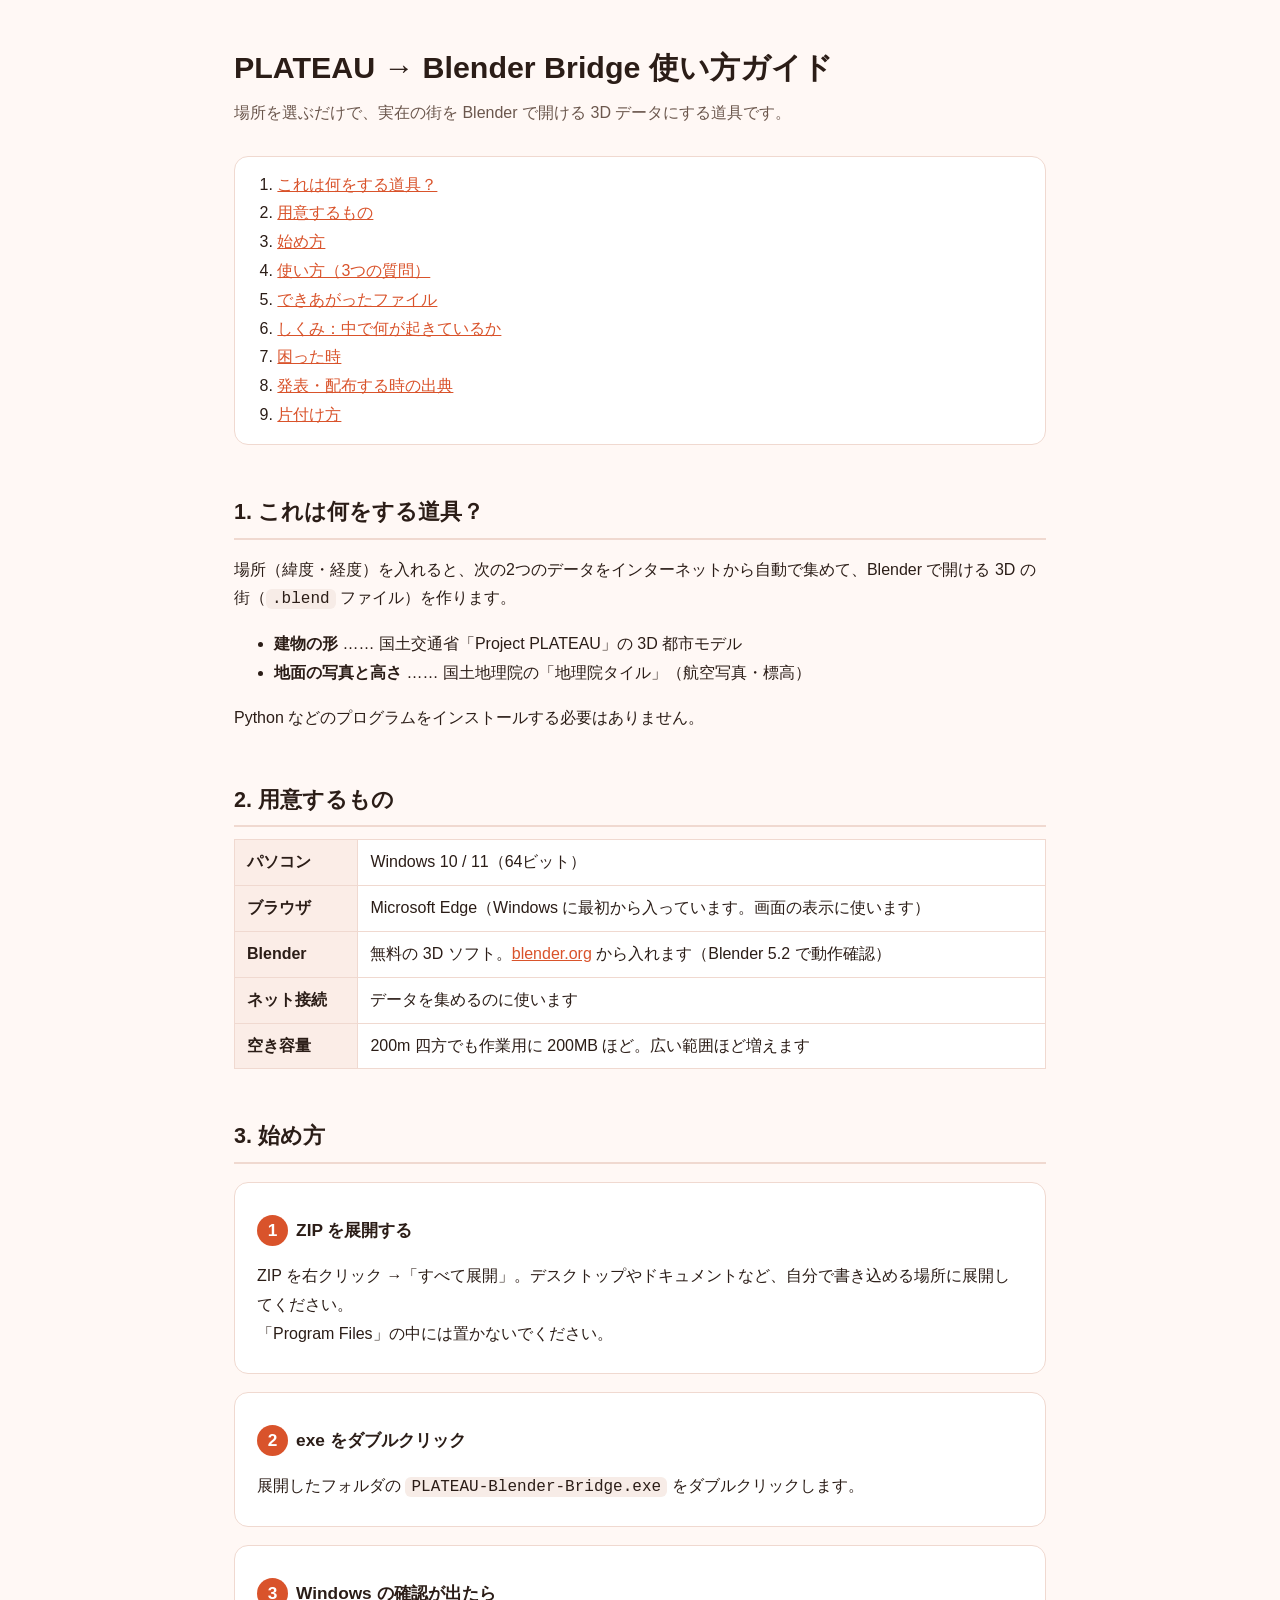
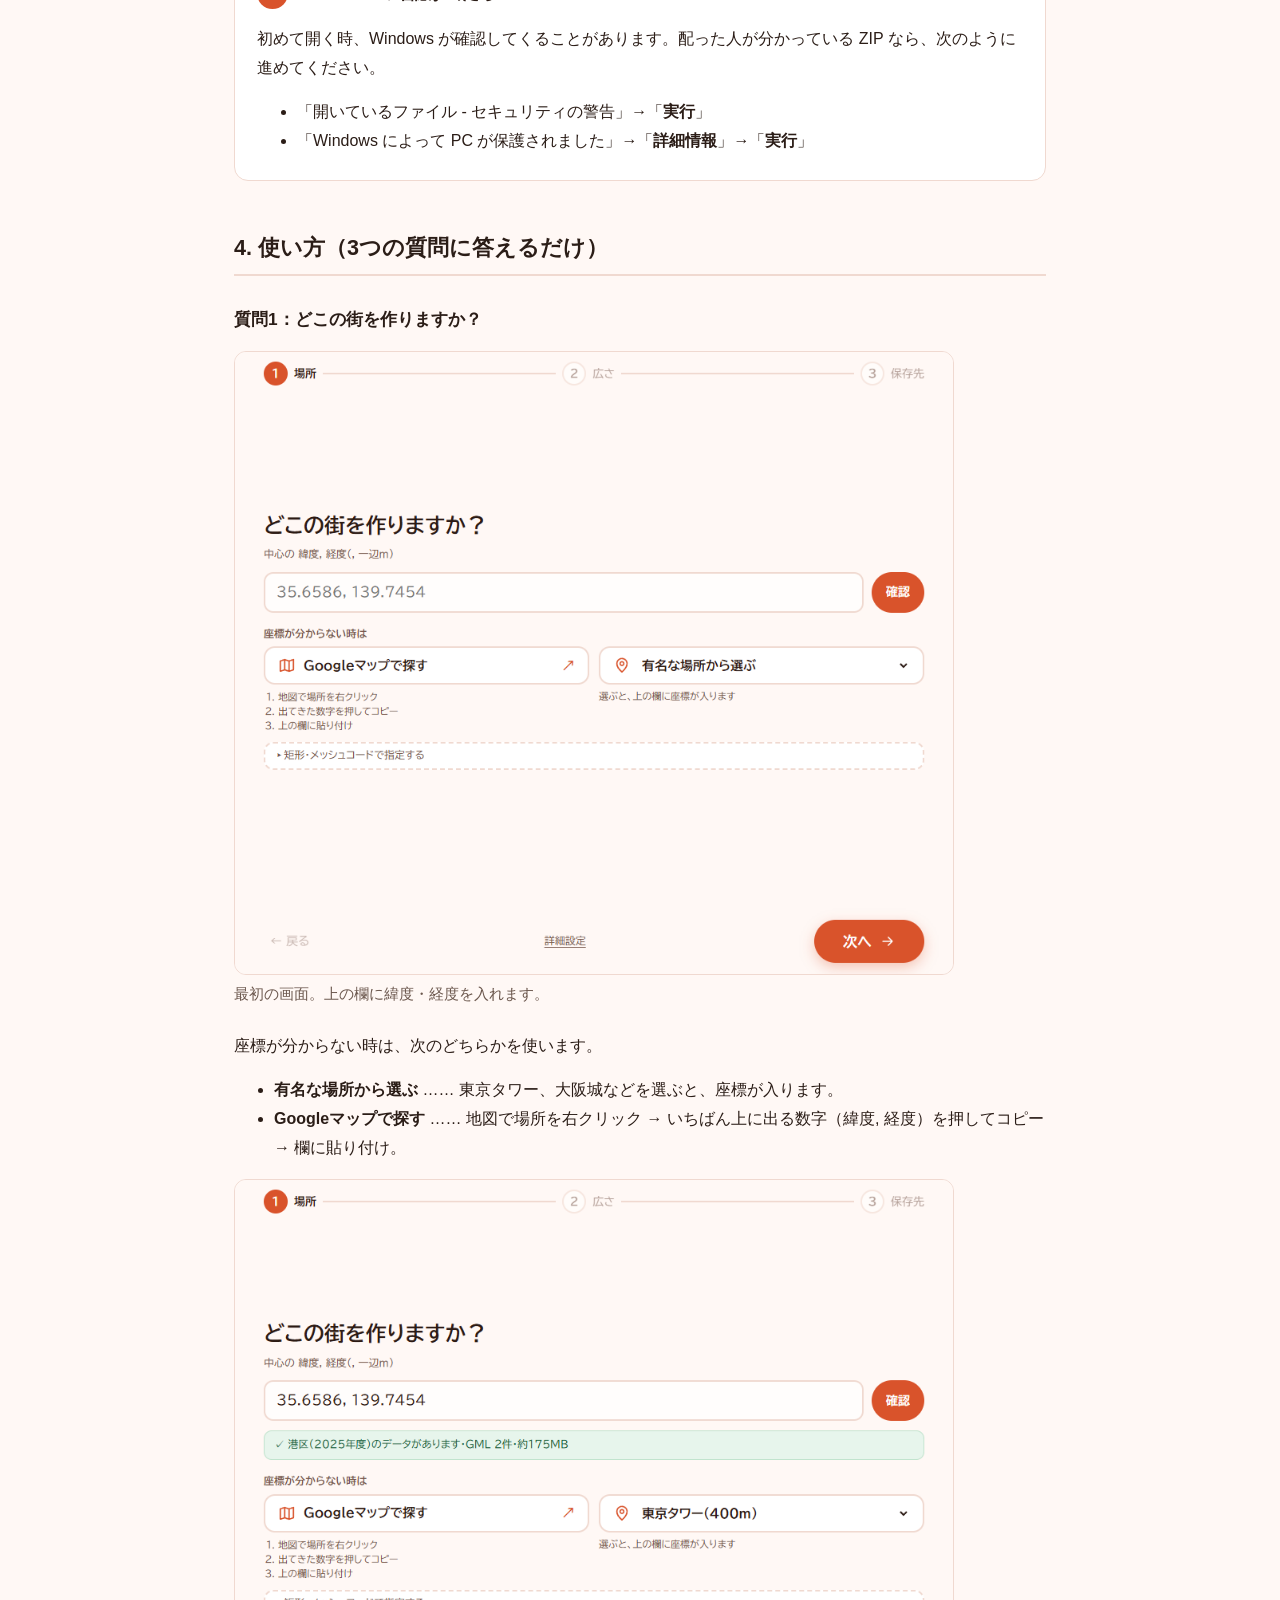
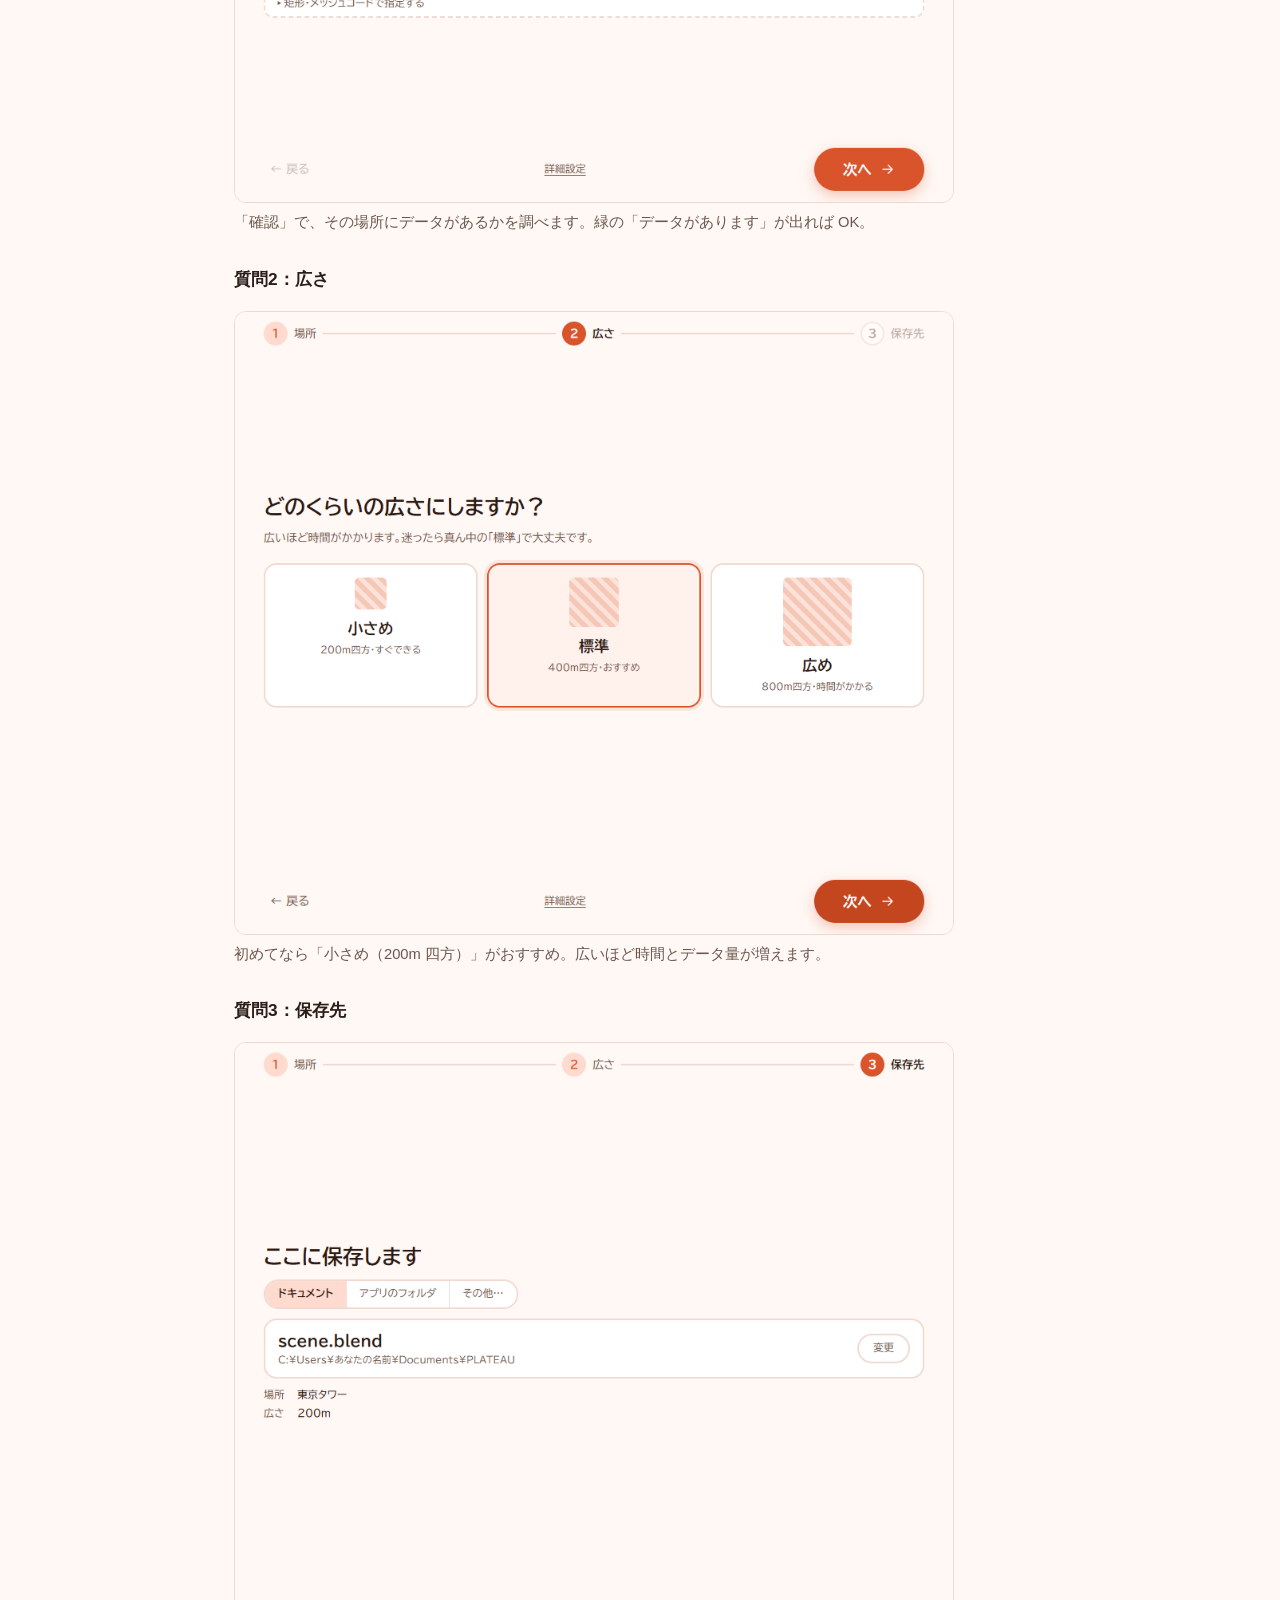
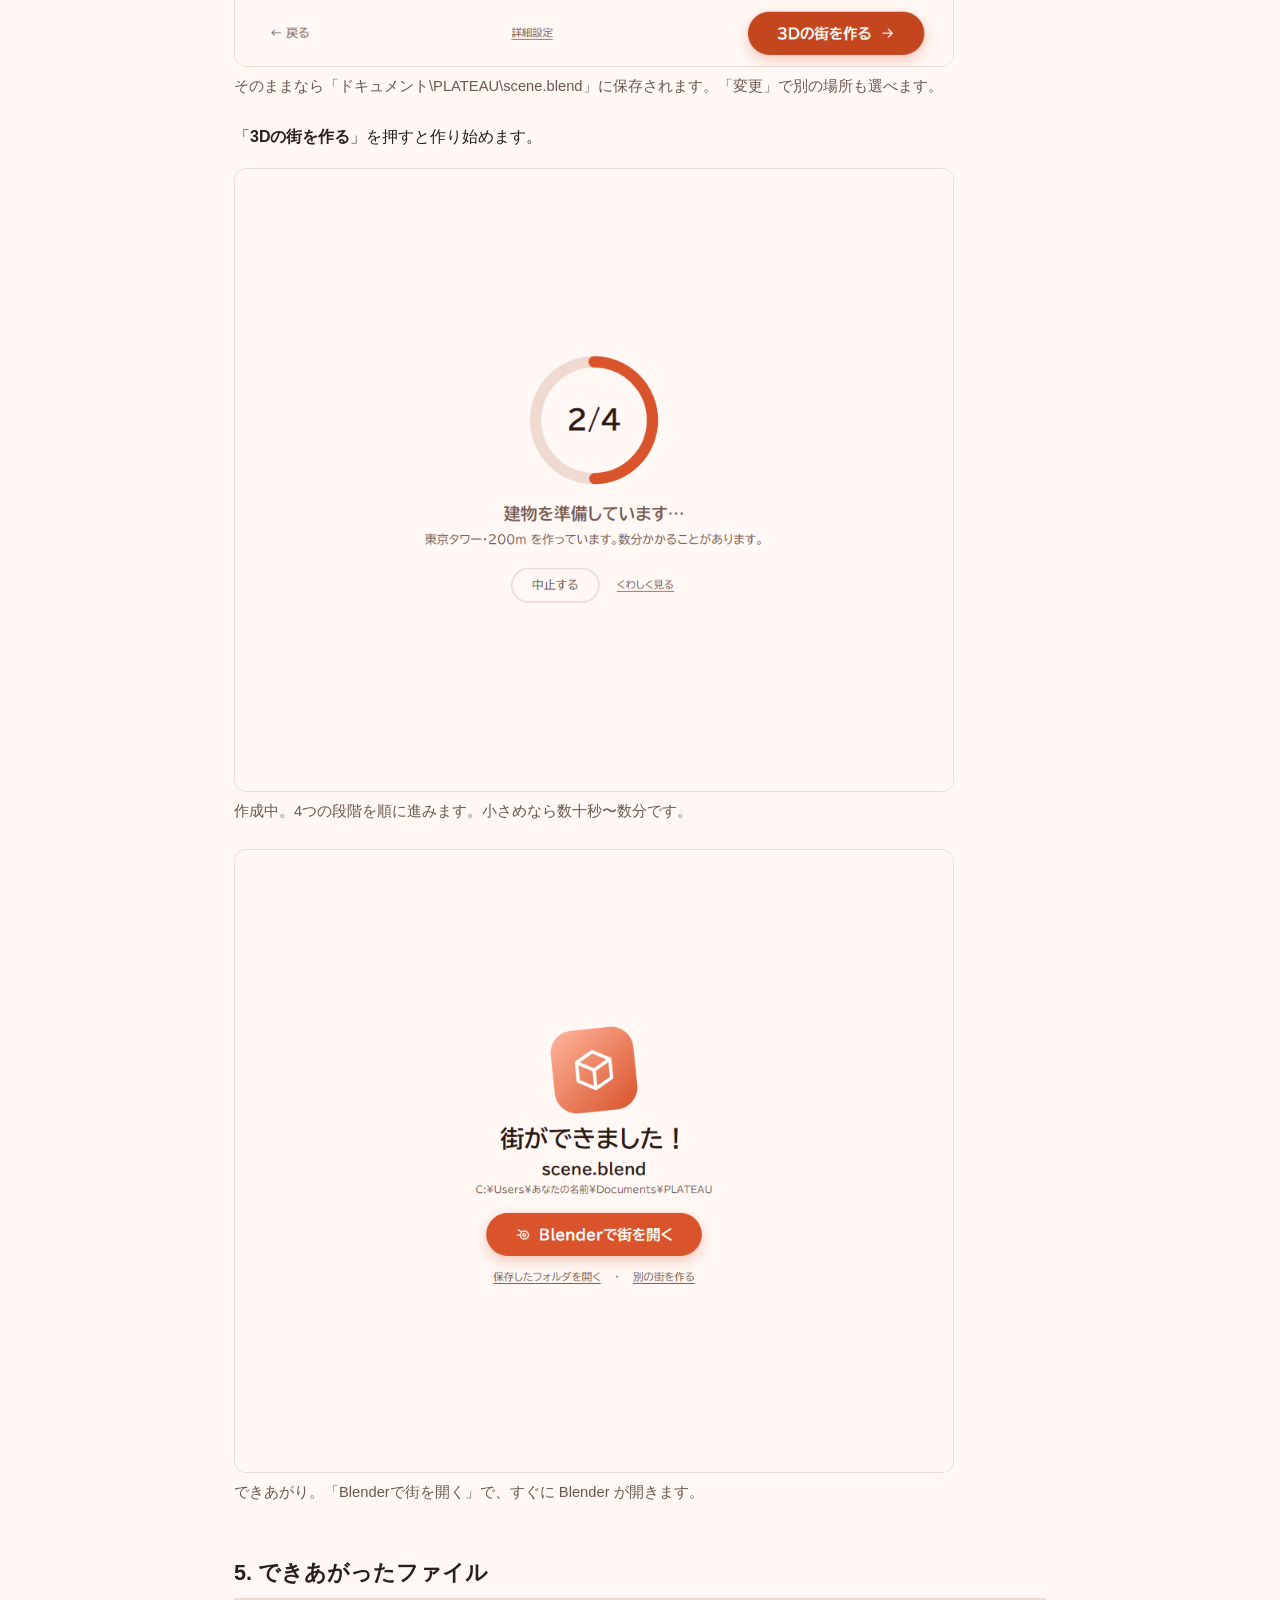
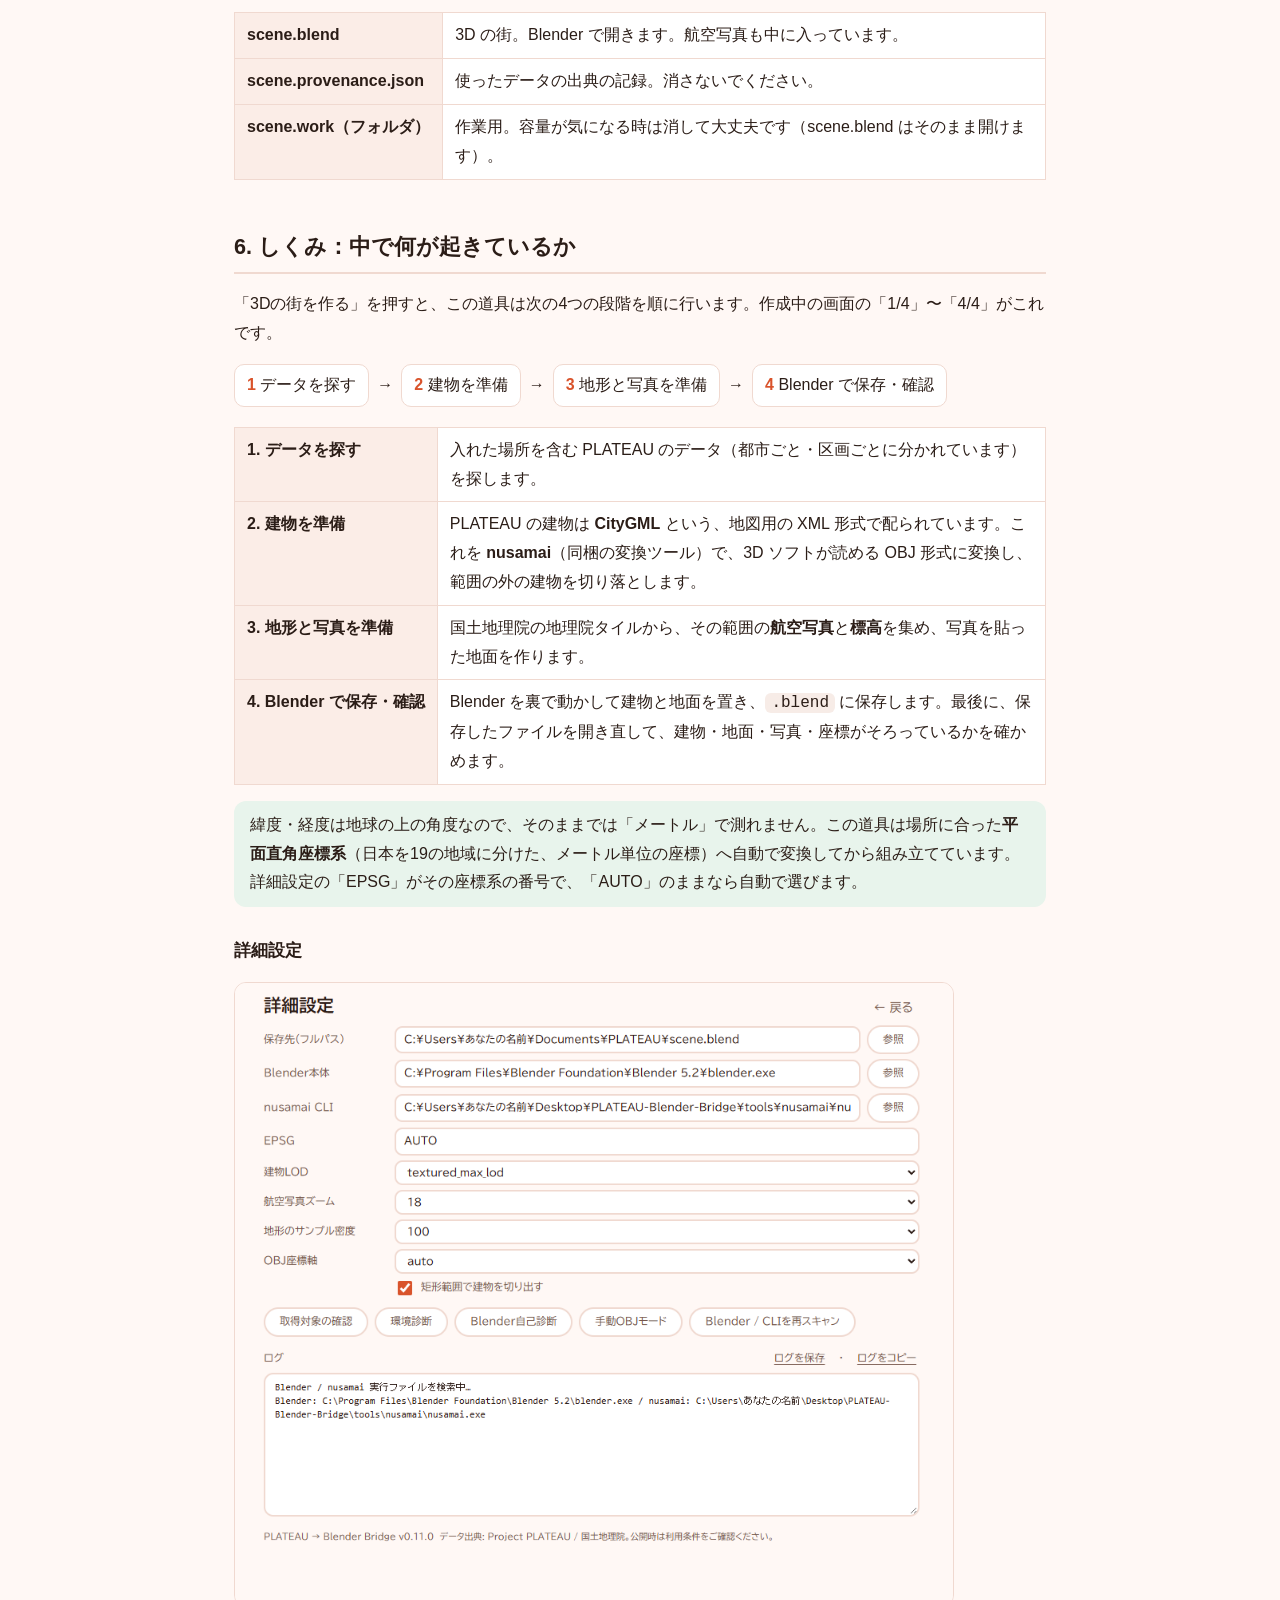
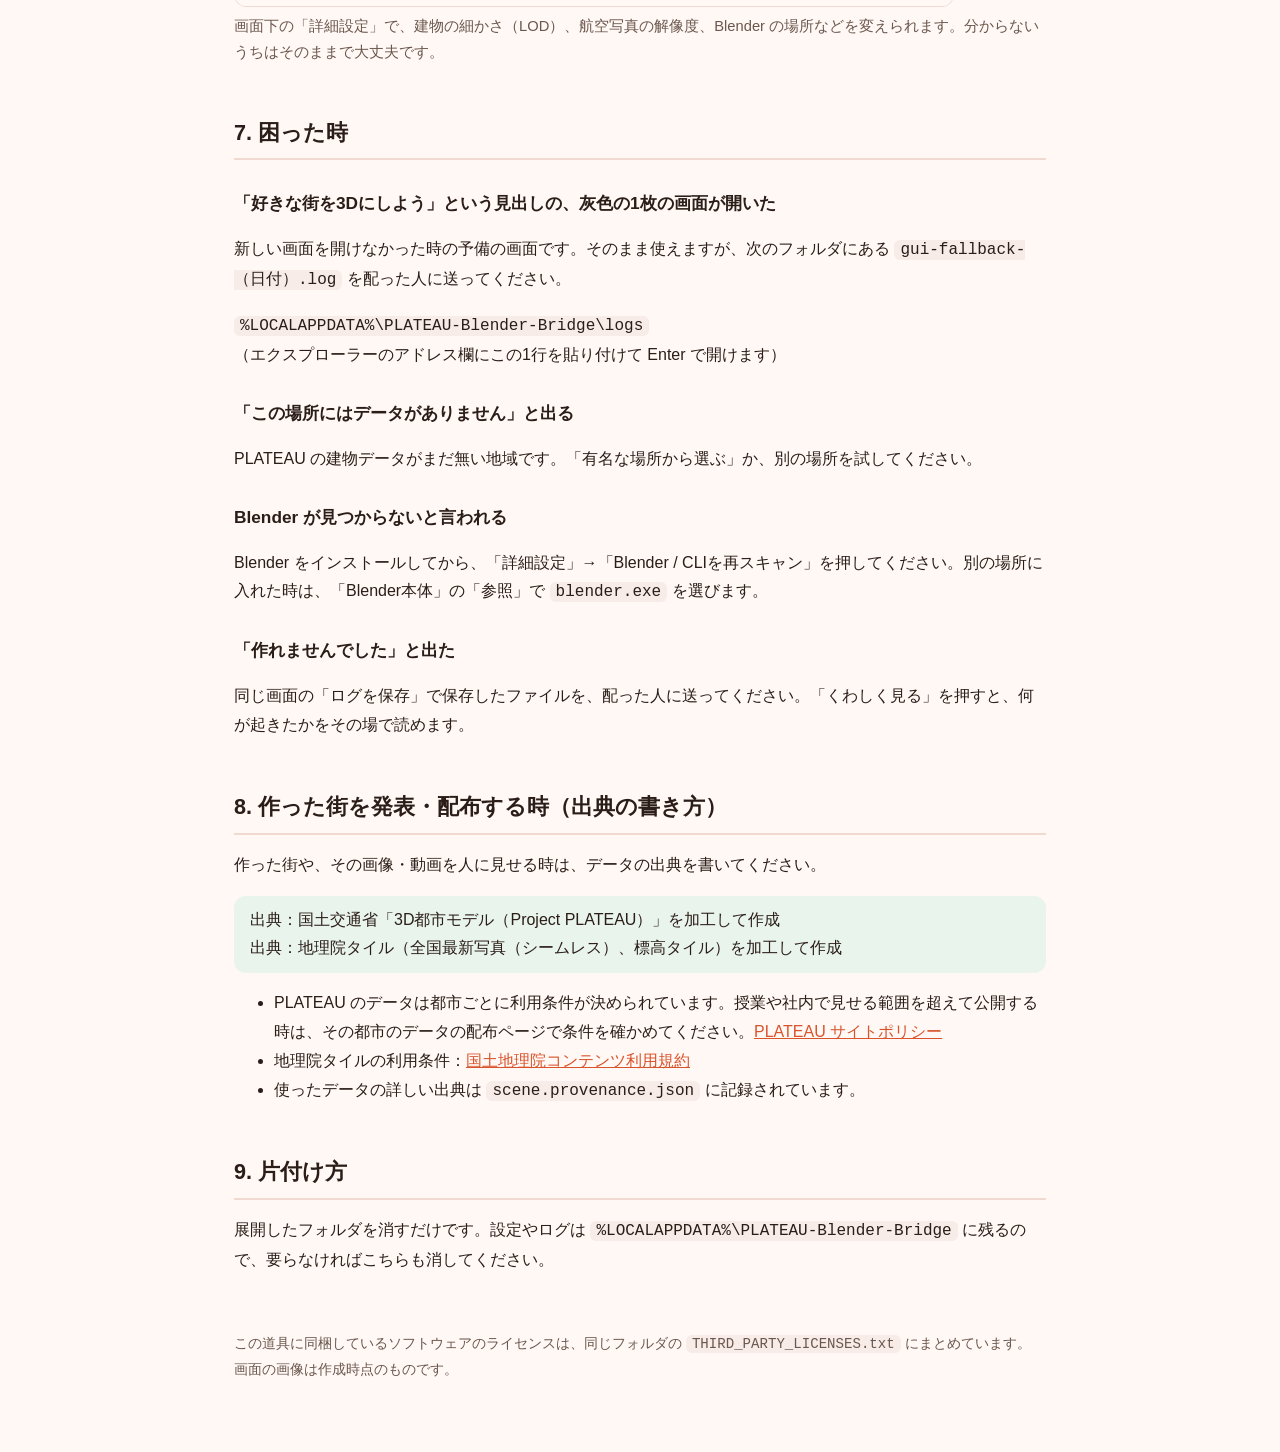
==== packaging/user_docs/使い方ガイド.html @ 936a8245 "v0.11：説明書・使い方ガイド・ライセンス一覧を配布物に同梱し、READMEを書き直す 事業所内の初学者向け教材として配るため。exeの隣にはじめにお読みください.txt、 画像つきの使い方ガイド." ====
<!DOCTYPE html>
<html lang="ja">
<head>
<meta charset="utf-8">
<meta name="viewport" content="width=device-width, initial-scale=1">
<title>PLATEAU → Blender Bridge 使い方ガイド</title>
<style>
  :root { --bg:#FFF8F5; --ink:#2B1D17; --sub:#6B574D; --accent:#D9532B; --line:#F0D9D0; --card:#FFFFFF; --ok:#E8F4EC; }
  * { box-sizing:border-box; }
  body { margin:0; background:var(--bg); color:var(--ink);
         font-family:"Yu Gothic UI","Meiryo UI","Segoe UI",sans-serif; line-height:1.8; }
  main { max-width:860px; margin:0 auto; padding:40px 24px 80px; }
  h1 { font-size:1.9rem; margin:0 0 4px; }
  .lead { color:var(--sub); margin:0 0 28px; }
  h2 { font-size:1.35rem; margin:48px 0 12px; padding-bottom:6px; border-bottom:2px solid var(--line); }
  h3 { font-size:1.08rem; margin:28px 0 8px; }
  nav { background:var(--card); border:1px solid var(--line); border-radius:14px; padding:14px 20px; }
  nav ol { margin:0; padding-left:1.4em; }
  a { color:var(--accent); }
  figure { margin:16px 0 24px; }
  figure img { width:100%; max-width:720px; border:1px solid var(--line); border-radius:12px; display:block; }
  figcaption { color:var(--sub); font-size:.92rem; margin-top:6px; }
  .step { background:var(--card); border:1px solid var(--line); border-radius:14px; padding:4px 22px 8px; margin:18px 0; }
  .num { display:inline-flex; align-items:center; justify-content:center; width:1.8em; height:1.8em;
         border-radius:50%; background:var(--accent); color:#fff; font-weight:700; margin-right:8px; }
  .note { background:var(--ok); border-radius:12px; padding:10px 16px; }
  .warn { background:#FFF1E6; border-left:4px solid var(--accent); border-radius:8px; padding:10px 16px; }
  code, .path { font-family:Consolas,"BIZ UDGothic",monospace; background:#F7ECE7; padding:1px 6px; border-radius:6px; }
  table { border-collapse:collapse; width:100%; background:var(--card); }
  th, td { border:1px solid var(--line); padding:8px 12px; text-align:left; vertical-align:top; }
  th { background:#FBEDE7; white-space:nowrap; }
  .flow { display:flex; flex-wrap:wrap; gap:8px; align-items:center; margin:12px 0 20px; }
  .flow span { background:var(--card); border:1px solid var(--line); border-radius:10px; padding:6px 12px; }
  .flow b { color:var(--accent); }
  footer { color:var(--sub); font-size:.88rem; margin-top:56px; }
</style>
</head>
<body>
<main>

<h1>PLATEAU → Blender Bridge 使い方ガイド</h1>
<p class="lead">場所を選ぶだけで、実在の街を Blender で開ける 3D データにする道具です。</p>

<nav>
<ol>
  <li><a href="#what">これは何をする道具？</a></li>
  <li><a href="#need">用意するもの</a></li>
  <li><a href="#start">始め方</a></li>
  <li><a href="#use">使い方（3つの質問）</a></li>
  <li><a href="#files">できあがったファイル</a></li>
  <li><a href="#how">しくみ：中で何が起きているか</a></li>
  <li><a href="#trouble">困った時</a></li>
  <li><a href="#credit">発表・配布する時の出典</a></li>
  <li><a href="#cleanup">片付け方</a></li>
</ol>
</nav>

<h2 id="what">1. これは何をする道具？</h2>
<p>場所（緯度・経度）を入れると、次の2つのデータをインターネットから自動で集めて、Blender で開ける 3D の街（<code>.blend</code> ファイル）を作ります。</p>
<ul>
  <li><b>建物の形</b> …… 国土交通省「Project PLATEAU」の 3D 都市モデル</li>
  <li><b>地面の写真と高さ</b> …… 国土地理院の「地理院タイル」（航空写真・標高）</li>
</ul>
<p>Python などのプログラムをインストールする必要はありません。</p>

<h2 id="need">2. 用意するもの</h2>
<table>
  <tr><th>パソコン</th><td>Windows 10 / 11（64ビット）</td></tr>
  <tr><th>ブラウザ</th><td>Microsoft Edge（Windows に最初から入っています。画面の表示に使います）</td></tr>
  <tr><th>Blender</th><td>無料の 3D ソフト。<a href="https://www.blender.org/download/">blender.org</a> から入れます（Blender 5.2 で動作確認）</td></tr>
  <tr><th>ネット接続</th><td>データを集めるのに使います</td></tr>
  <tr><th>空き容量</th><td>200m 四方でも作業用に 200MB ほど。広い範囲ほど増えます</td></tr>
</table>

<h2 id="start">3. 始め方</h2>
<div class="step">
  <h3><span class="num">1</span>ZIP を展開する</h3>
  <p>ZIP を右クリック →「すべて展開」。デスクトップやドキュメントなど、自分で書き込める場所に展開してください。<br>
  「Program Files」の中には置かないでください。</p>
</div>
<div class="step">
  <h3><span class="num">2</span>exe をダブルクリック</h3>
  <p>展開したフォルダの <code>PLATEAU-Blender-Bridge.exe</code> をダブルクリックします。</p>
</div>
<div class="step">
  <h3><span class="num">3</span>Windows の確認が出たら</h3>
  <p>初めて開く時、Windows が確認してくることがあります。配った人が分かっている ZIP なら、次のように進めてください。</p>
  <ul>
    <li>「開いているファイル - セキュリティの警告」→「<b>実行</b>」</li>
    <li>「Windows によって PC が保護されました」→「<b>詳細情報</b>」→「<b>実行</b>」</li>
  </ul>
</div>

<h2 id="use">4. 使い方（3つの質問に答えるだけ）</h2>

<h3>質問1：どこの街を作りますか？</h3>
<figure>
  <img src="ガイドの画像/01-place-empty.png" alt="最初の画面。どこの街を作りますか？と聞かれている">
  <figcaption>最初の画面。上の欄に緯度・経度を入れます。</figcaption>
</figure>
<p>座標が分からない時は、次のどちらかを使います。</p>
<ul>
  <li><b>有名な場所から選ぶ</b> …… 東京タワー、大阪城などを選ぶと、座標が入ります。</li>
  <li><b>Googleマップで探す</b> …… 地図で場所を右クリック → いちばん上に出る数字（緯度, 経度）を押してコピー → 欄に貼り付け。</li>
</ul>
<figure>
  <img src="ガイドの画像/02-place-selected.png" alt="東京タワーを選んだところ。データがありますと緑で表示されている">
  <figcaption>「確認」で、その場所にデータがあるかを調べます。緑の「データがあります」が出れば OK。</figcaption>
</figure>

<h3>質問2：広さ</h3>
<figure>
  <img src="ガイドの画像/03-size.png" alt="広さを選ぶ画面">
  <figcaption>初めてなら「小さめ（200m 四方）」がおすすめ。広いほど時間とデータ量が増えます。</figcaption>
</figure>

<h3>質問3：保存先</h3>
<figure>
  <img src="ガイドの画像/04-output.png" alt="保存先の画面。ドキュメントのPLATEAUフォルダに保存すると表示されている">
  <figcaption>そのままなら「ドキュメント\PLATEAU\scene.blend」に保存されます。「変更」で別の場所も選べます。</figcaption>
</figure>
<p>「<b>3Dの街を作る</b>」を押すと作り始めます。</p>

<figure>
  <img src="ガイドの画像/05-running.png" alt="作成中の画面。2/4 建物を準備しています">
  <figcaption>作成中。4つの段階を順に進みます。小さめなら数十秒〜数分です。</figcaption>
</figure>
<figure>
  <img src="ガイドの画像/06-done.png" alt="街ができました！の画面">
  <figcaption>できあがり。「Blenderで街を開く」で、すぐに Blender が開きます。</figcaption>
</figure>

<h2 id="files">5. できあがったファイル</h2>
<table>
  <tr><th>scene.blend</th><td>3D の街。Blender で開きます。航空写真も中に入っています。</td></tr>
  <tr><th>scene.provenance.json</th><td>使ったデータの出典の記録。消さないでください。</td></tr>
  <tr><th>scene.work（フォルダ）</th><td>作業用。容量が気になる時は消して大丈夫です（scene.blend はそのまま開けます）。</td></tr>
</table>

<h2 id="how">6. しくみ：中で何が起きているか</h2>
<p>「3Dの街を作る」を押すと、この道具は次の4つの段階を順に行います。作成中の画面の「1/4」〜「4/4」がこれです。</p>
<div class="flow">
  <span><b>1</b> データを探す</span>→
  <span><b>2</b> 建物を準備</span>→
  <span><b>3</b> 地形と写真を準備</span>→
  <span><b>4</b> Blender で保存・確認</span>
</div>
<table>
  <tr><th>1. データを探す</th><td>入れた場所を含む PLATEAU のデータ（都市ごと・区画ごとに分かれています）を探します。</td></tr>
  <tr><th>2. 建物を準備</th><td>PLATEAU の建物は <b>CityGML</b> という、地図用の XML 形式で配られています。これを <b>nusamai</b>（同梱の変換ツール）で、3D ソフトが読める OBJ 形式に変換し、範囲の外の建物を切り落とします。</td></tr>
  <tr><th>3. 地形と写真を準備</th><td>国土地理院の地理院タイルから、その範囲の<b>航空写真</b>と<b>標高</b>を集め、写真を貼った地面を作ります。</td></tr>
  <tr><th>4. Blender で保存・確認</th><td>Blender を裏で動かして建物と地面を置き、<code>.blend</code> に保存します。最後に、保存したファイルを開き直して、建物・地面・写真・座標がそろっているかを確かめます。</td></tr>
</table>
<p class="note">緯度・経度は地球の上の角度なので、そのままでは「メートル」で測れません。この道具は場所に合った<b>平面直角座標系</b>（日本を19の地域に分けた、メートル単位の座標）へ自動で変換してから組み立てています。詳細設定の「EPSG」がその座標系の番号で、「AUTO」のままなら自動で選びます。</p>

<h3>詳細設定</h3>
<figure>
  <img src="ガイドの画像/07-advanced.png" alt="詳細設定の画面">
  <figcaption>画面下の「詳細設定」で、建物の細かさ（LOD）、航空写真の解像度、Blender の場所などを変えられます。分からないうちはそのままで大丈夫です。</figcaption>
</figure>

<h2 id="trouble">7. 困った時</h2>
<h3>「好きな街を3Dにしよう」という見出しの、灰色の1枚の画面が開いた</h3>
<p>新しい画面を開けなかった時の予備の画面です。そのまま使えますが、次のフォルダにある <code>gui-fallback-（日付）.log</code> を配った人に送ってください。</p>
<p><span class="path">%LOCALAPPDATA%\PLATEAU-Blender-Bridge\logs</span><br>（エクスプローラーのアドレス欄にこの1行を貼り付けて Enter で開けます）</p>
<h3>「この場所にはデータがありません」と出る</h3>
<p>PLATEAU の建物データがまだ無い地域です。「有名な場所から選ぶ」か、別の場所を試してください。</p>
<h3>Blender が見つからないと言われる</h3>
<p>Blender をインストールしてから、「詳細設定」→「Blender / CLIを再スキャン」を押してください。別の場所に入れた時は、「Blender本体」の「参照」で <code>blender.exe</code> を選びます。</p>
<h3>「作れませんでした」と出た</h3>
<p>同じ画面の「ログを保存」で保存したファイルを、配った人に送ってください。「くわしく見る」を押すと、何が起きたかをその場で読めます。</p>

<h2 id="credit">8. 作った街を発表・配布する時（出典の書き方）</h2>
<p>作った街や、その画像・動画を人に見せる時は、データの出典を書いてください。</p>
<p class="note">出典：国土交通省「3D都市モデル（Project PLATEAU）」を加工して作成<br>
出典：地理院タイル（全国最新写真（シームレス）、標高タイル）を加工して作成</p>
<ul>
  <li>PLATEAU のデータは都市ごとに利用条件が決められています。授業や社内で見せる範囲を超えて公開する時は、その都市のデータの配布ページで条件を確かめてください。<a href="https://www.mlit.go.jp/plateau/site-policy/">PLATEAU サイトポリシー</a></li>
  <li>地理院タイルの利用条件：<a href="https://www.gsi.go.jp/kikakuchousei/kikakuchousei40182.html">国土地理院コンテンツ利用規約</a></li>
  <li>使ったデータの詳しい出典は <code>scene.provenance.json</code> に記録されています。</li>
</ul>

<h2 id="cleanup">9. 片付け方</h2>
<p>展開したフォルダを消すだけです。設定やログは <span class="path">%LOCALAPPDATA%\PLATEAU-Blender-Bridge</span> に残るので、要らなければこちらも消してください。</p>

<footer>
  この道具に同梱しているソフトウェアのライセンスは、同じフォルダの <code>THIRD_PARTY_LICENSES.txt</code> にまとめています。<br>
  画面の画像は作成時点のものです。
</footer>

</main>
</body>
</html>
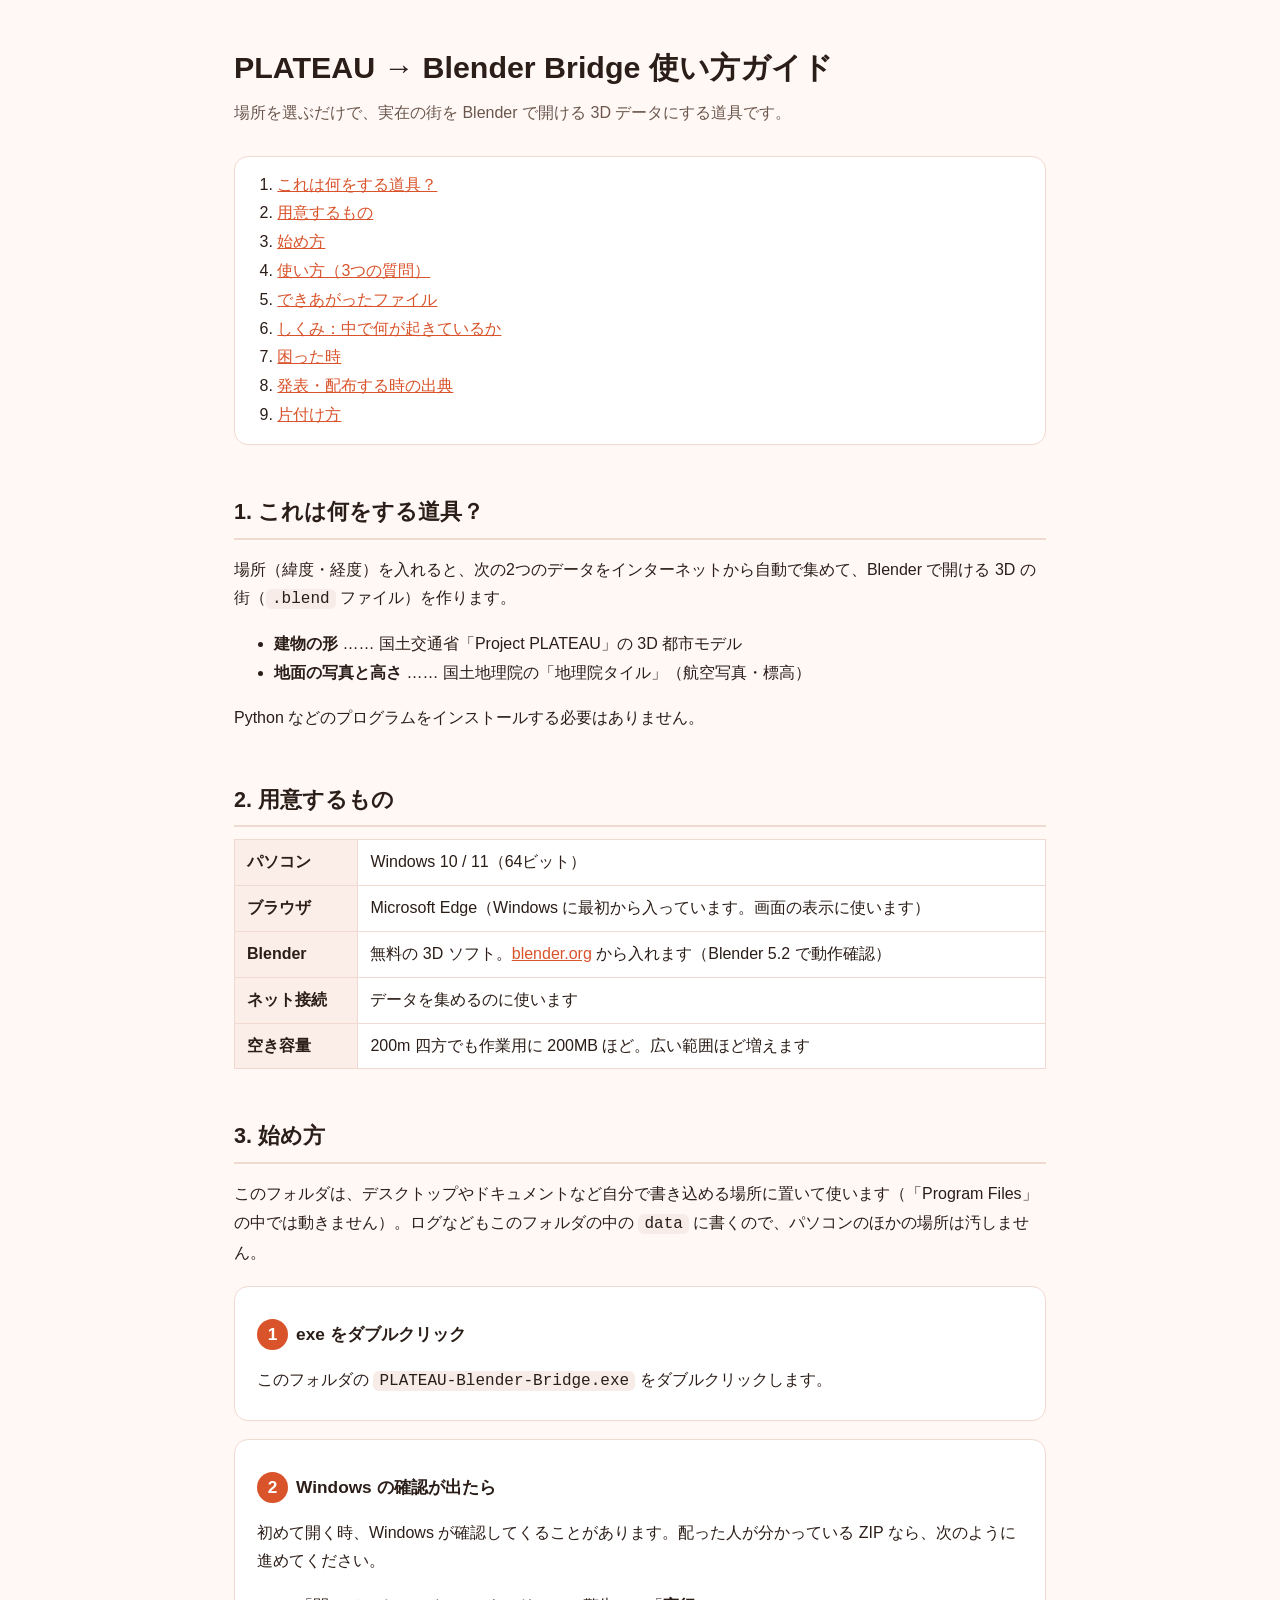
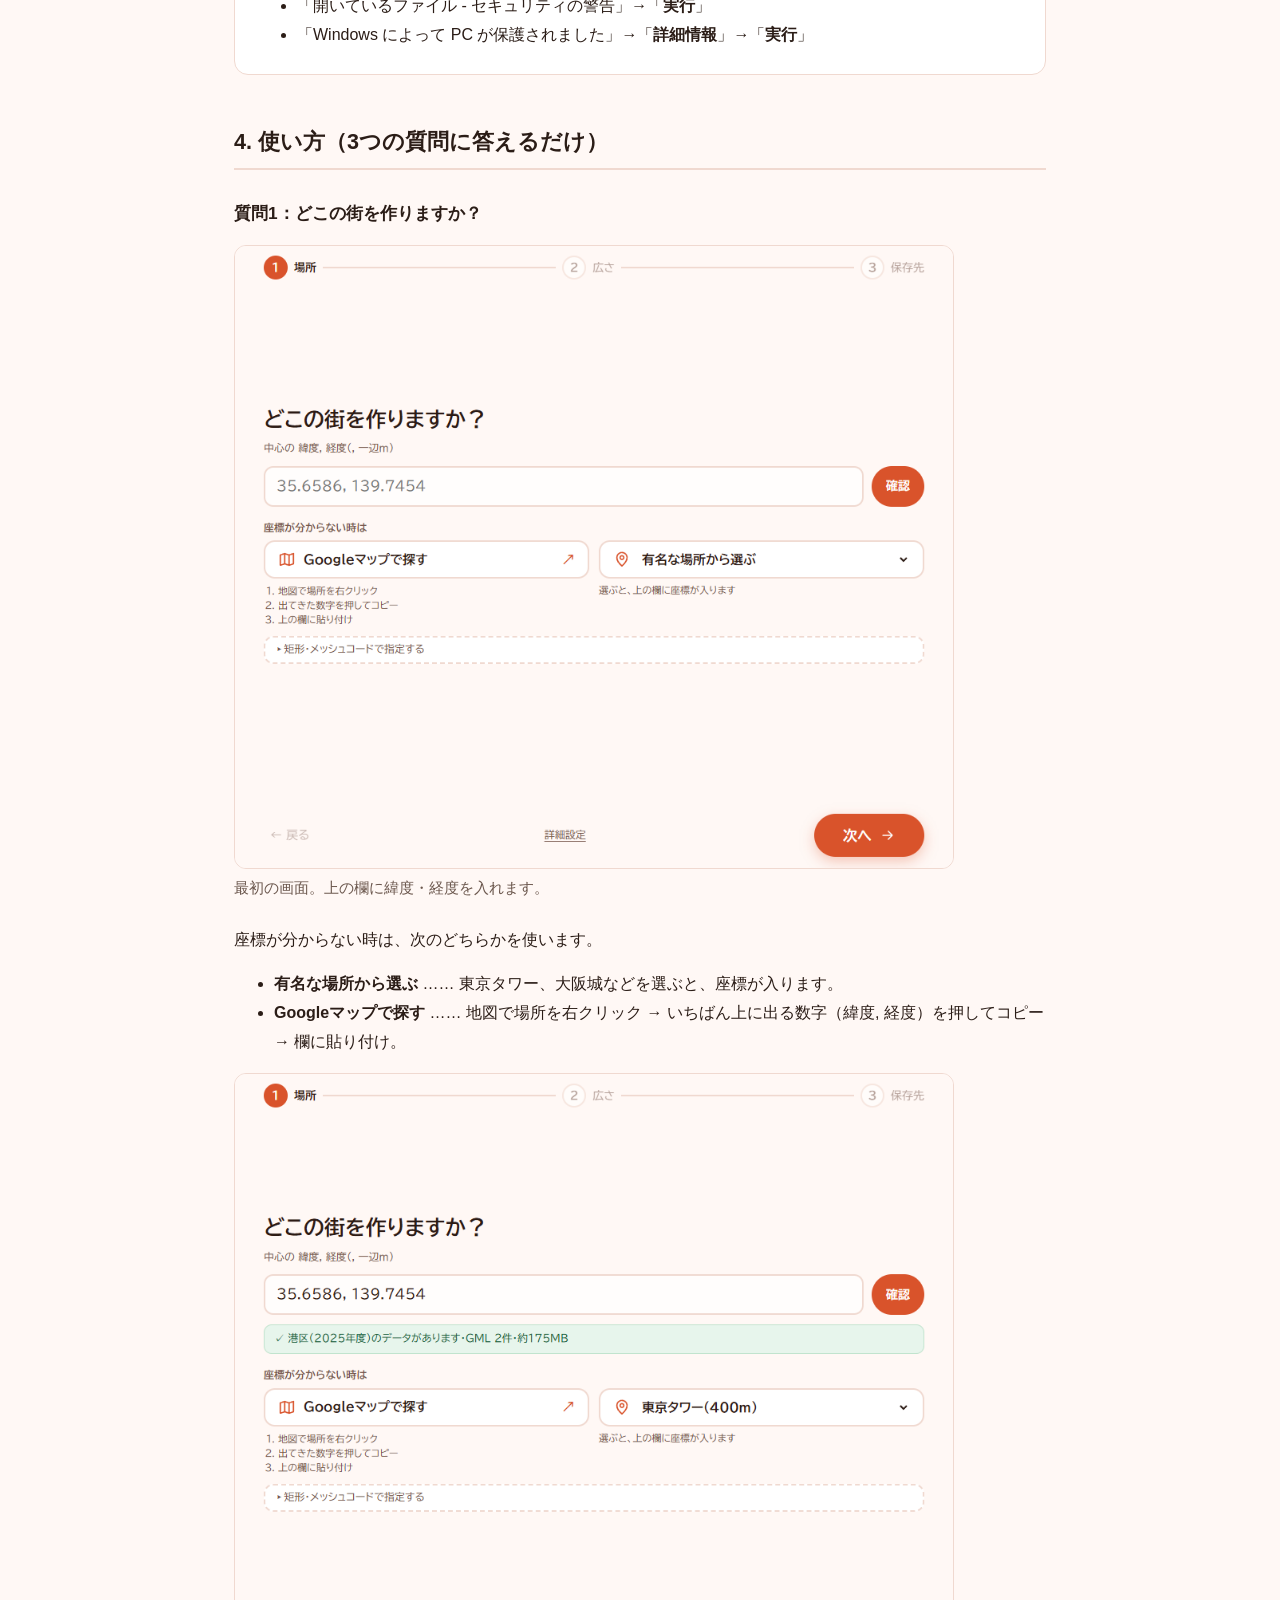
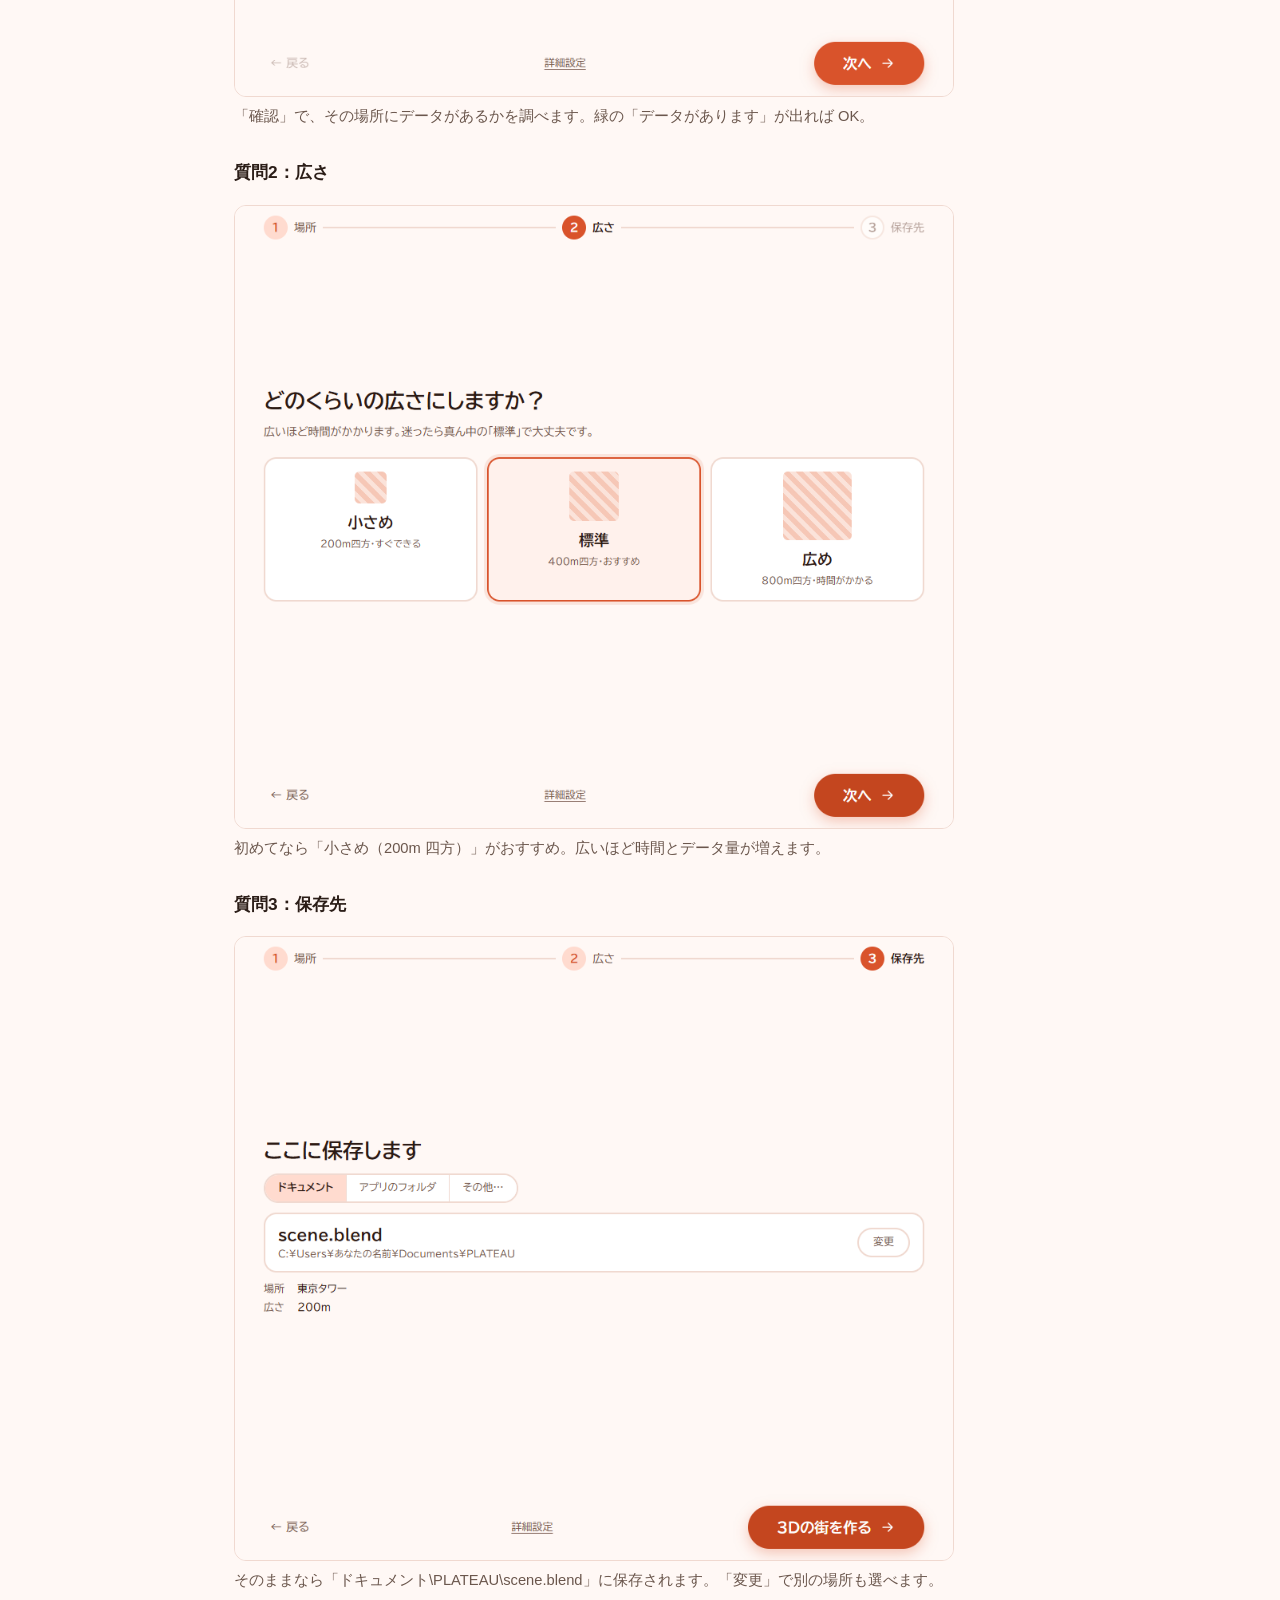
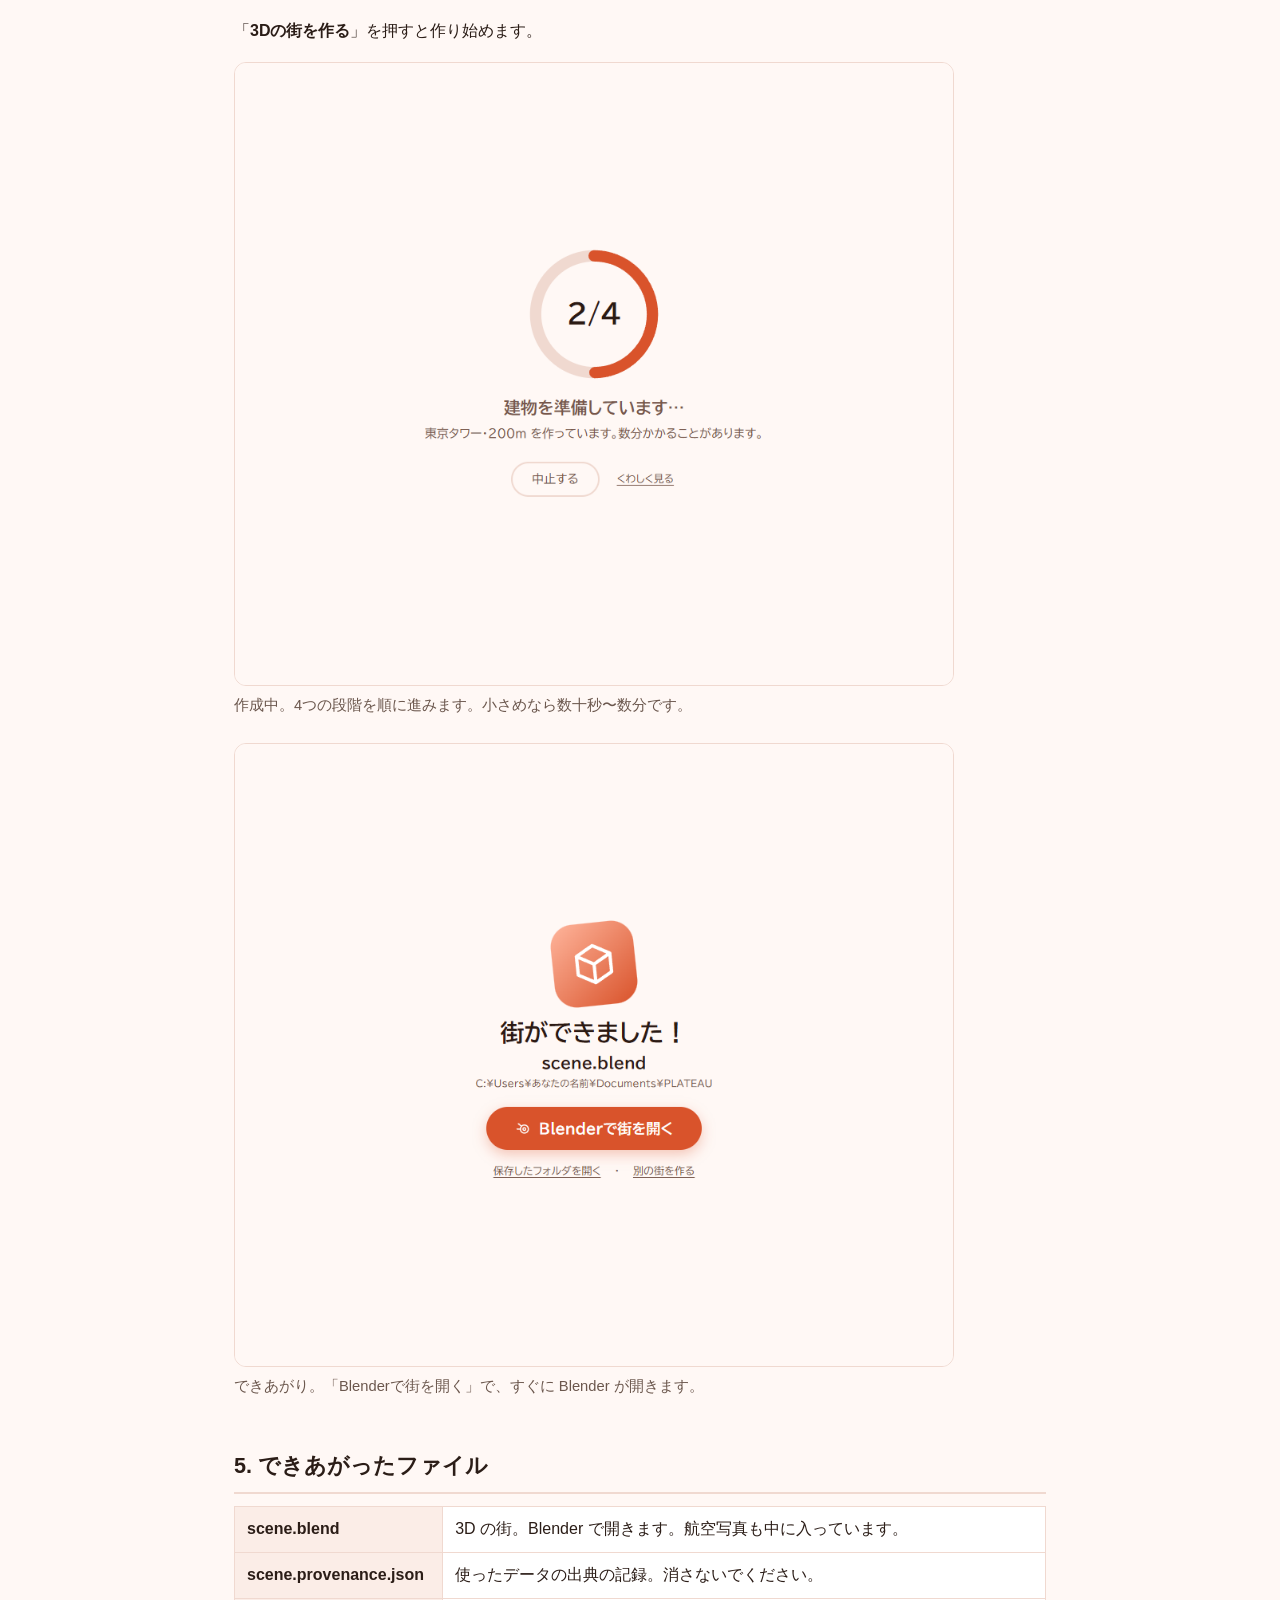
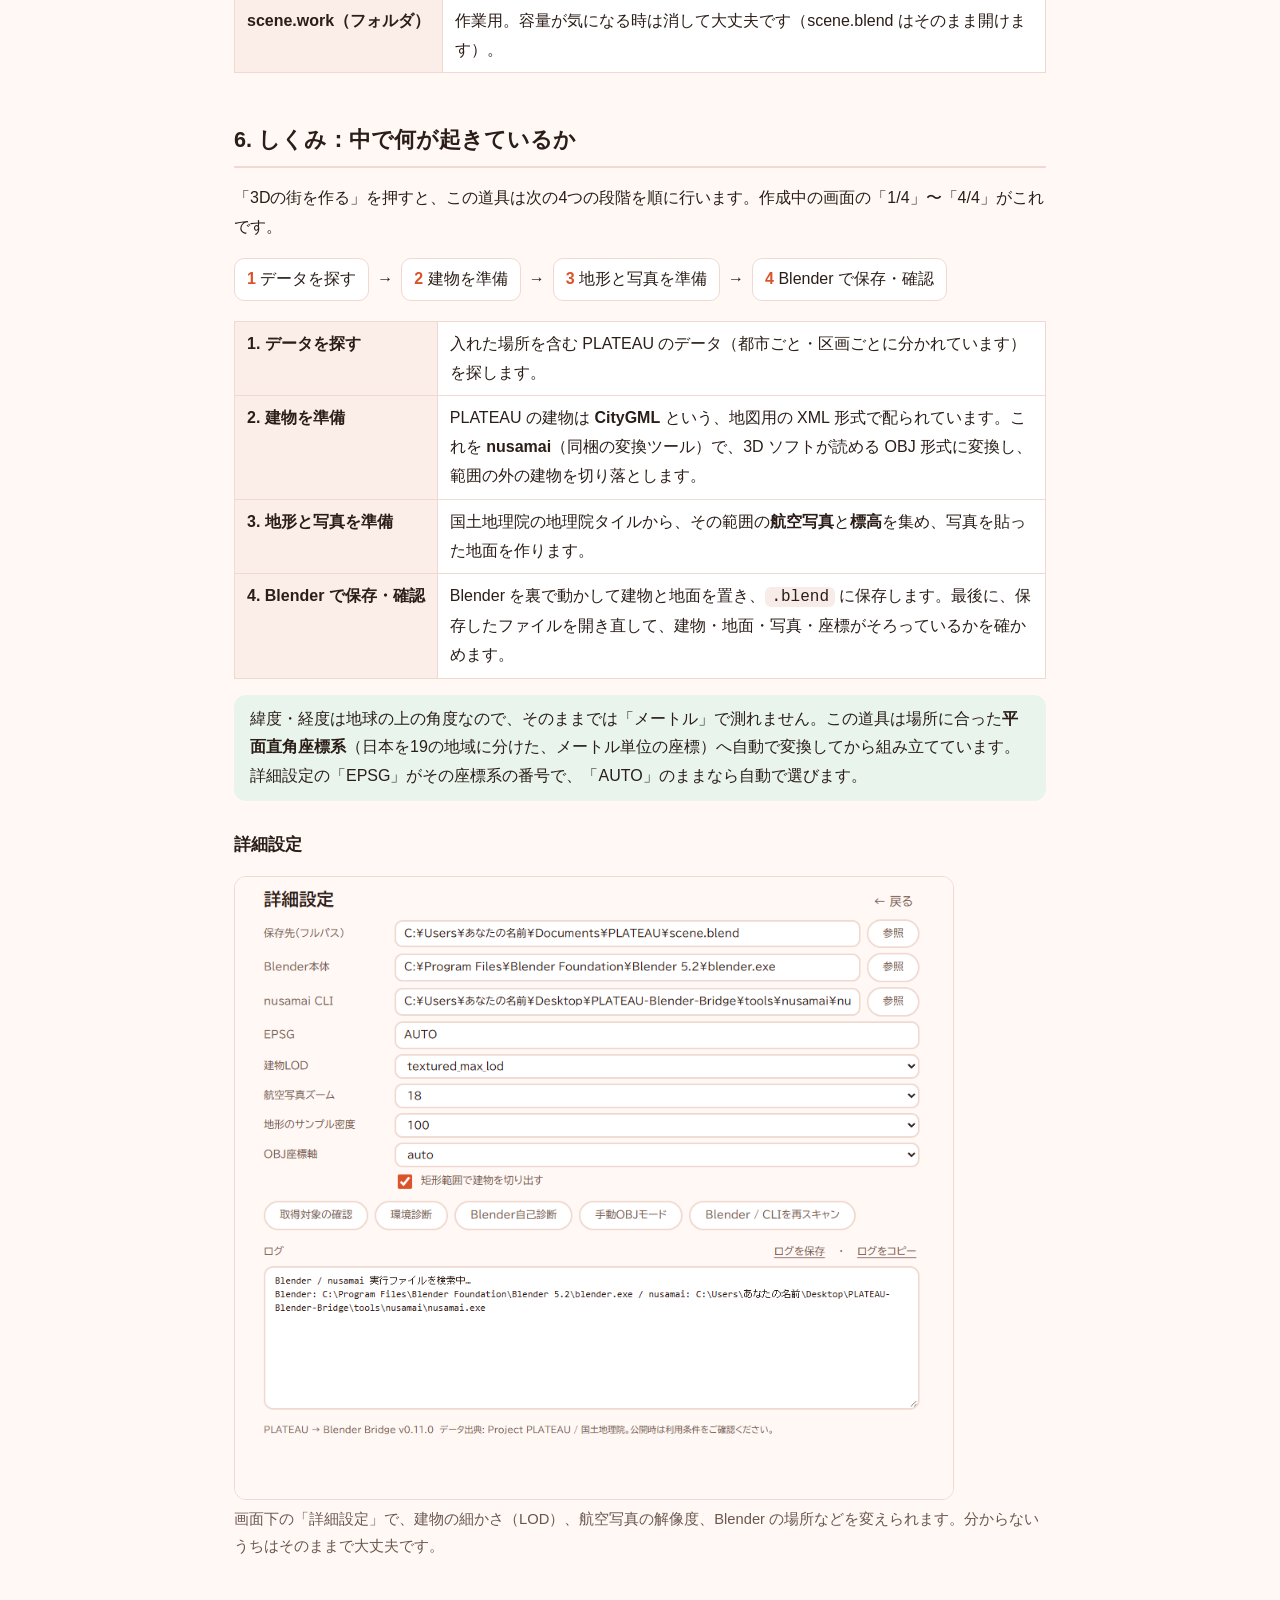
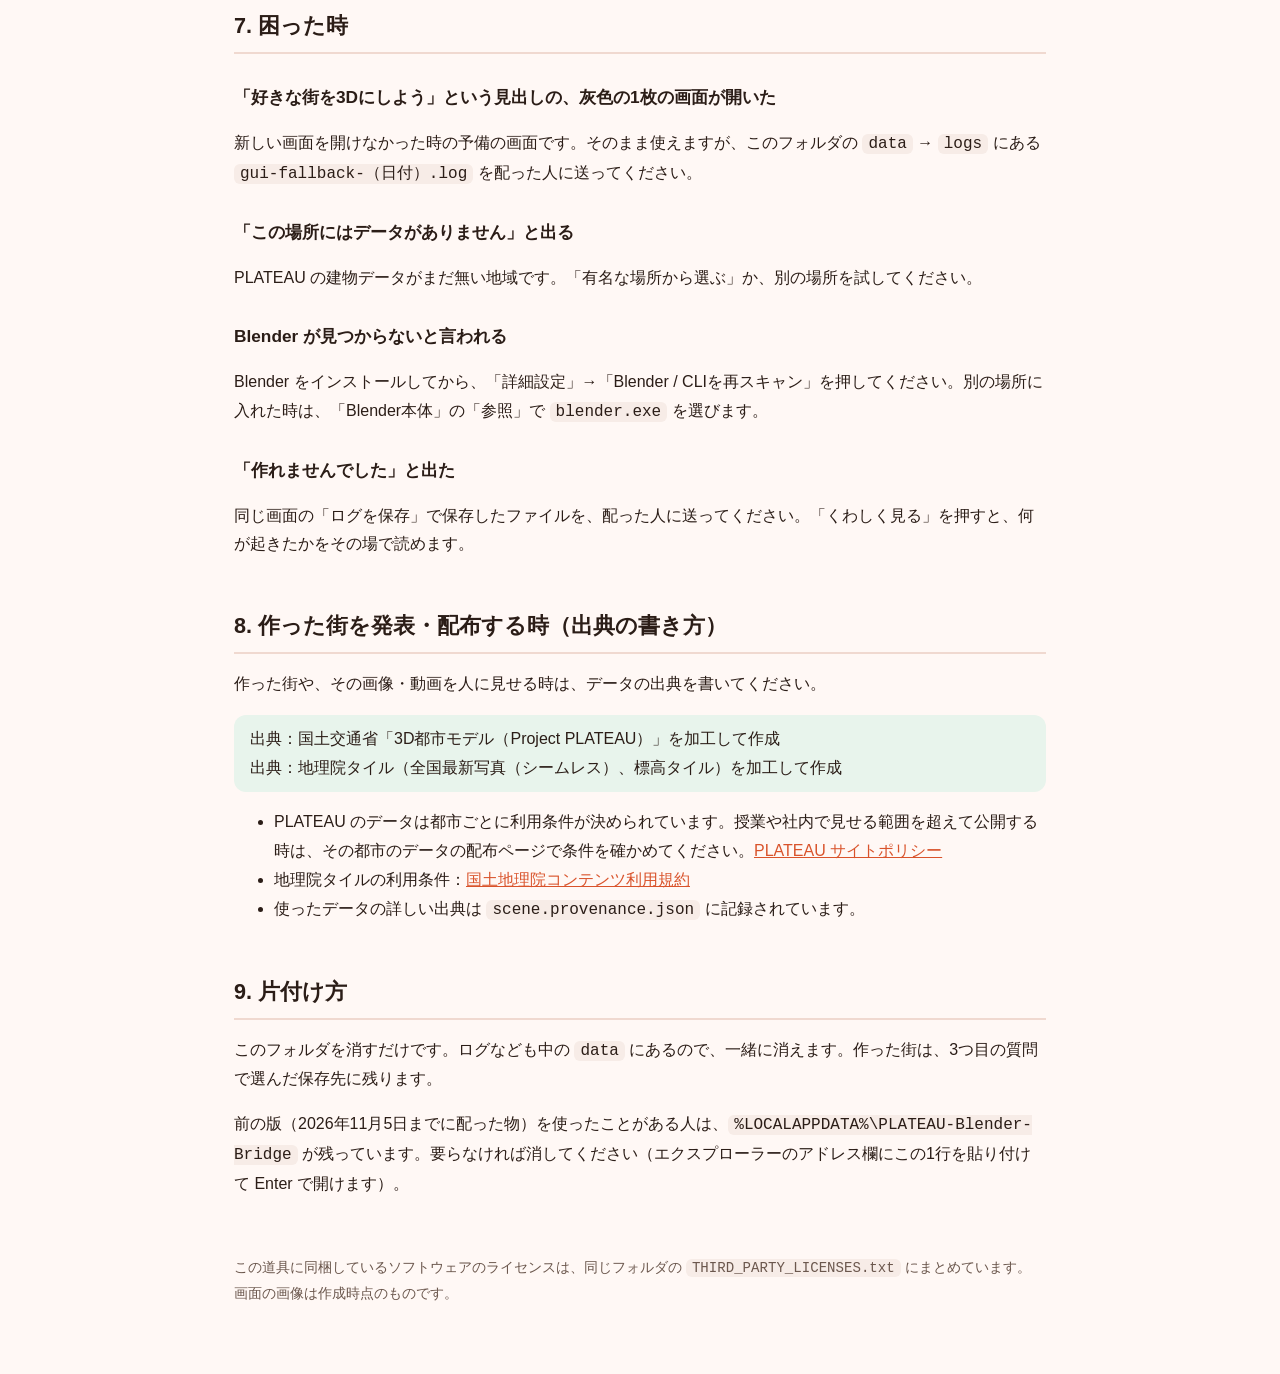
==== commit b887bc17: "v0.11.1: ポータブル化。ログとEdgeのプロファイルをexeの隣のdataへ移し、説明書のZIP展開手順を外す Organ: claude Co-Authored-By: Claude Opu" ====
--- a/packaging/user_docs/使い方ガイド.html
+++ b/packaging/user_docs/使い方ガイド.html
@@ -73,17 +73,13 @@
 </table>
 
 <h2 id="start">3. 始め方</h2>
+<p>このフォルダは、デスクトップやドキュメントなど自分で書き込める場所に置いて使います（「Program Files」の中では動きません）。ログなどもこのフォルダの中の <code>data</code> に書くので、パソコンのほかの場所は汚しません。</p>
 <div class="step">
-  <h3><span class="num">1</span>ZIP を展開する</h3>
-  <p>ZIP を右クリック →「すべて展開」。デスクトップやドキュメントなど、自分で書き込める場所に展開してください。<br>
-  「Program Files」の中には置かないでください。</p>
+  <h3><span class="num">1</span>exe をダブルクリック</h3>
+  <p>このフォルダの <code>PLATEAU-Blender-Bridge.exe</code> をダブルクリックします。</p>
 </div>
 <div class="step">
-  <h3><span class="num">2</span>exe をダブルクリック</h3>
-  <p>展開したフォルダの <code>PLATEAU-Blender-Bridge.exe</code> をダブルクリックします。</p>
-</div>
-<div class="step">
-  <h3><span class="num">3</span>Windows の確認が出たら</h3>
+  <h3><span class="num">2</span>Windows の確認が出たら</h3>
   <p>初めて開く時、Windows が確認してくることがあります。配った人が分かっている ZIP なら、次のように進めてください。</p>
   <ul>
     <li>「開いているファイル - セキュリティの警告」→「<b>実行</b>」</li>
@@ -161,8 +157,7 @@
 
 <h2 id="trouble">7. 困った時</h2>
 <h3>「好きな街を3Dにしよう」という見出しの、灰色の1枚の画面が開いた</h3>
-<p>新しい画面を開けなかった時の予備の画面です。そのまま使えますが、次のフォルダにある <code>gui-fallback-（日付）.log</code> を配った人に送ってください。</p>
-<p><span class="path">%LOCALAPPDATA%\PLATEAU-Blender-Bridge\logs</span><br>（エクスプローラーのアドレス欄にこの1行を貼り付けて Enter で開けます）</p>
+<p>新しい画面を開けなかった時の予備の画面です。そのまま使えますが、このフォルダの <code>data</code> → <code>logs</code> にある <code>gui-fallback-（日付）.log</code> を配った人に送ってください。</p>
 <h3>「この場所にはデータがありません」と出る</h3>
 <p>PLATEAU の建物データがまだ無い地域です。「有名な場所から選ぶ」か、別の場所を試してください。</p>
 <h3>Blender が見つからないと言われる</h3>
@@ -181,7 +176,8 @@
 </ul>
 
 <h2 id="cleanup">9. 片付け方</h2>
-<p>展開したフォルダを消すだけです。設定やログは <span class="path">%LOCALAPPDATA%\PLATEAU-Blender-Bridge</span> に残るので、要らなければこちらも消してください。</p>
+<p>このフォルダを消すだけです。ログなども中の <code>data</code> にあるので、一緒に消えます。作った街は、3つ目の質問で選んだ保存先に残ります。</p>
+<p>前の版（2026年11月5日までに配った物）を使ったことがある人は、<span class="path">%LOCALAPPDATA%\PLATEAU-Blender-Bridge</span> が残っています。要らなければ消してください（エクスプローラーのアドレス欄にこの1行を貼り付けて Enter で開けます）。</p>
 
 <footer>
   この道具に同梱しているソフトウェアのライセンスは、同じフォルダの <code>THIRD_PARTY_LICENSES.txt</code> にまとめています。<br>
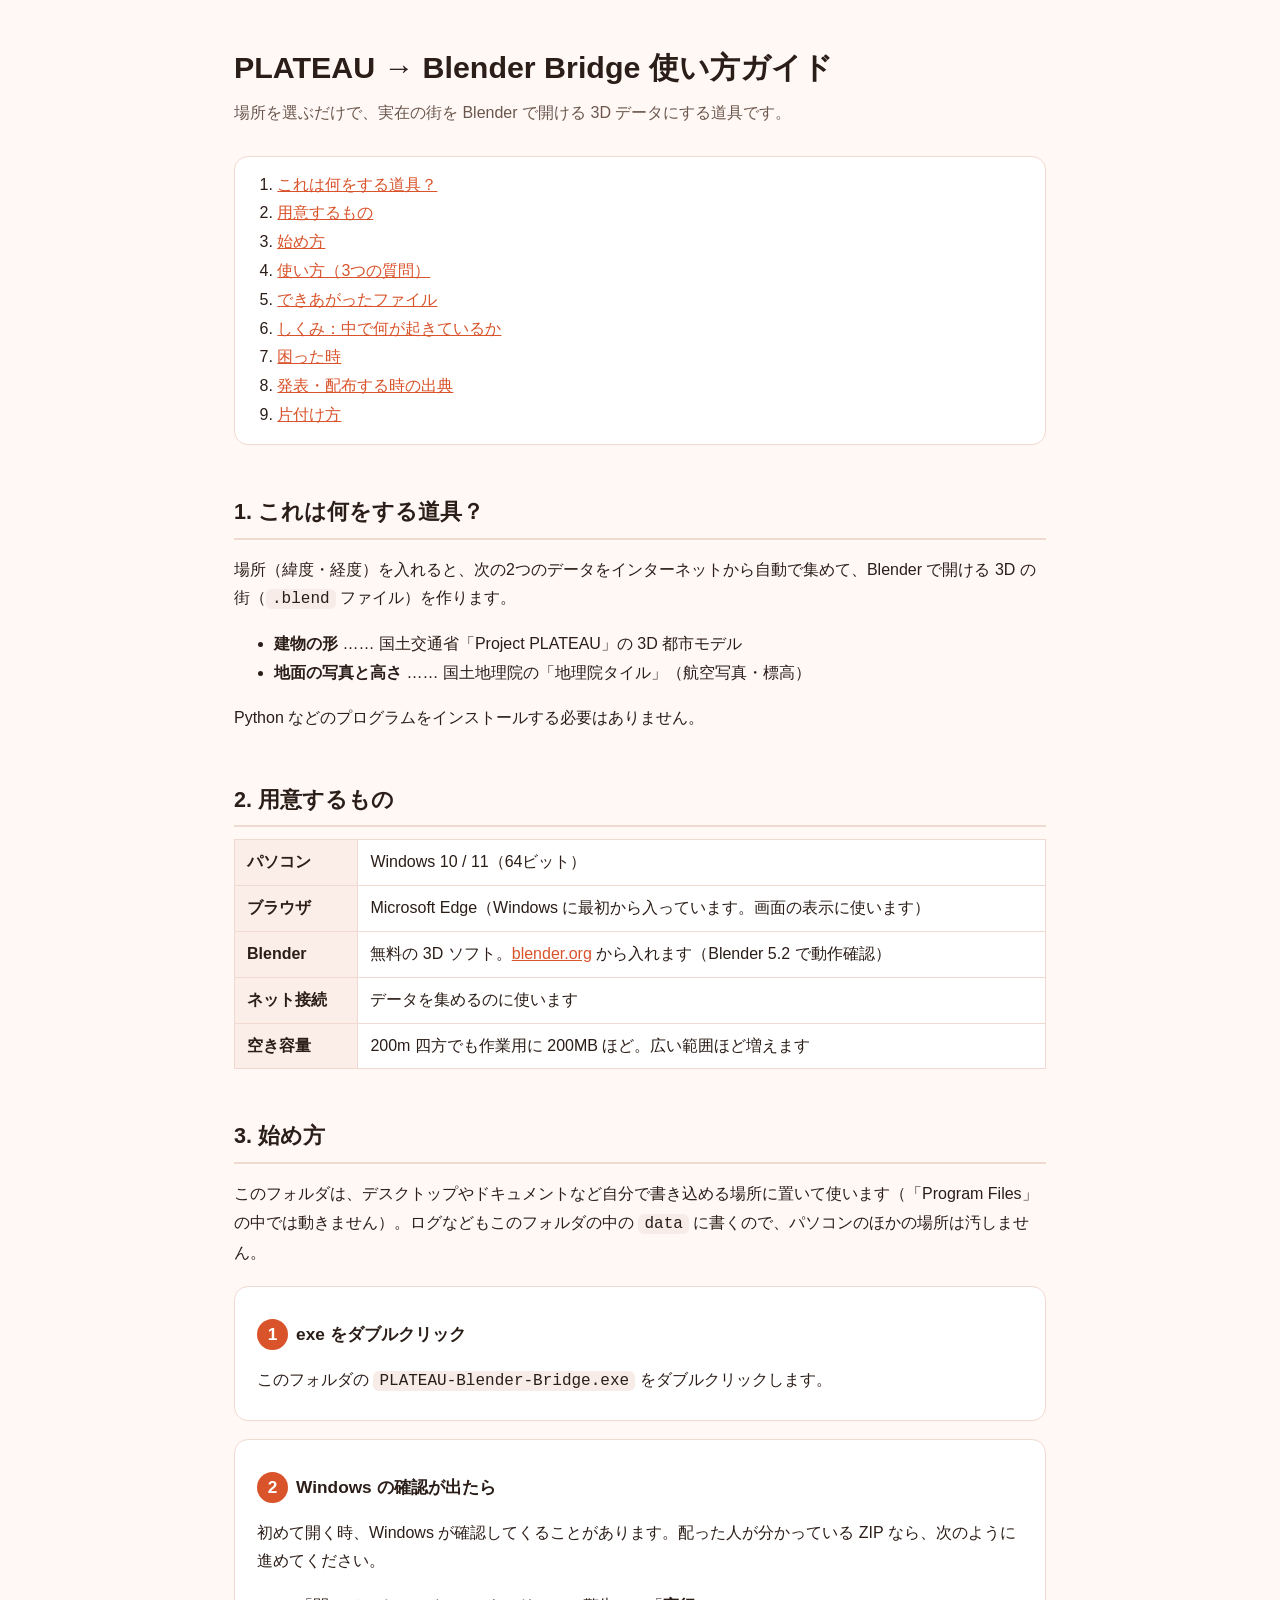
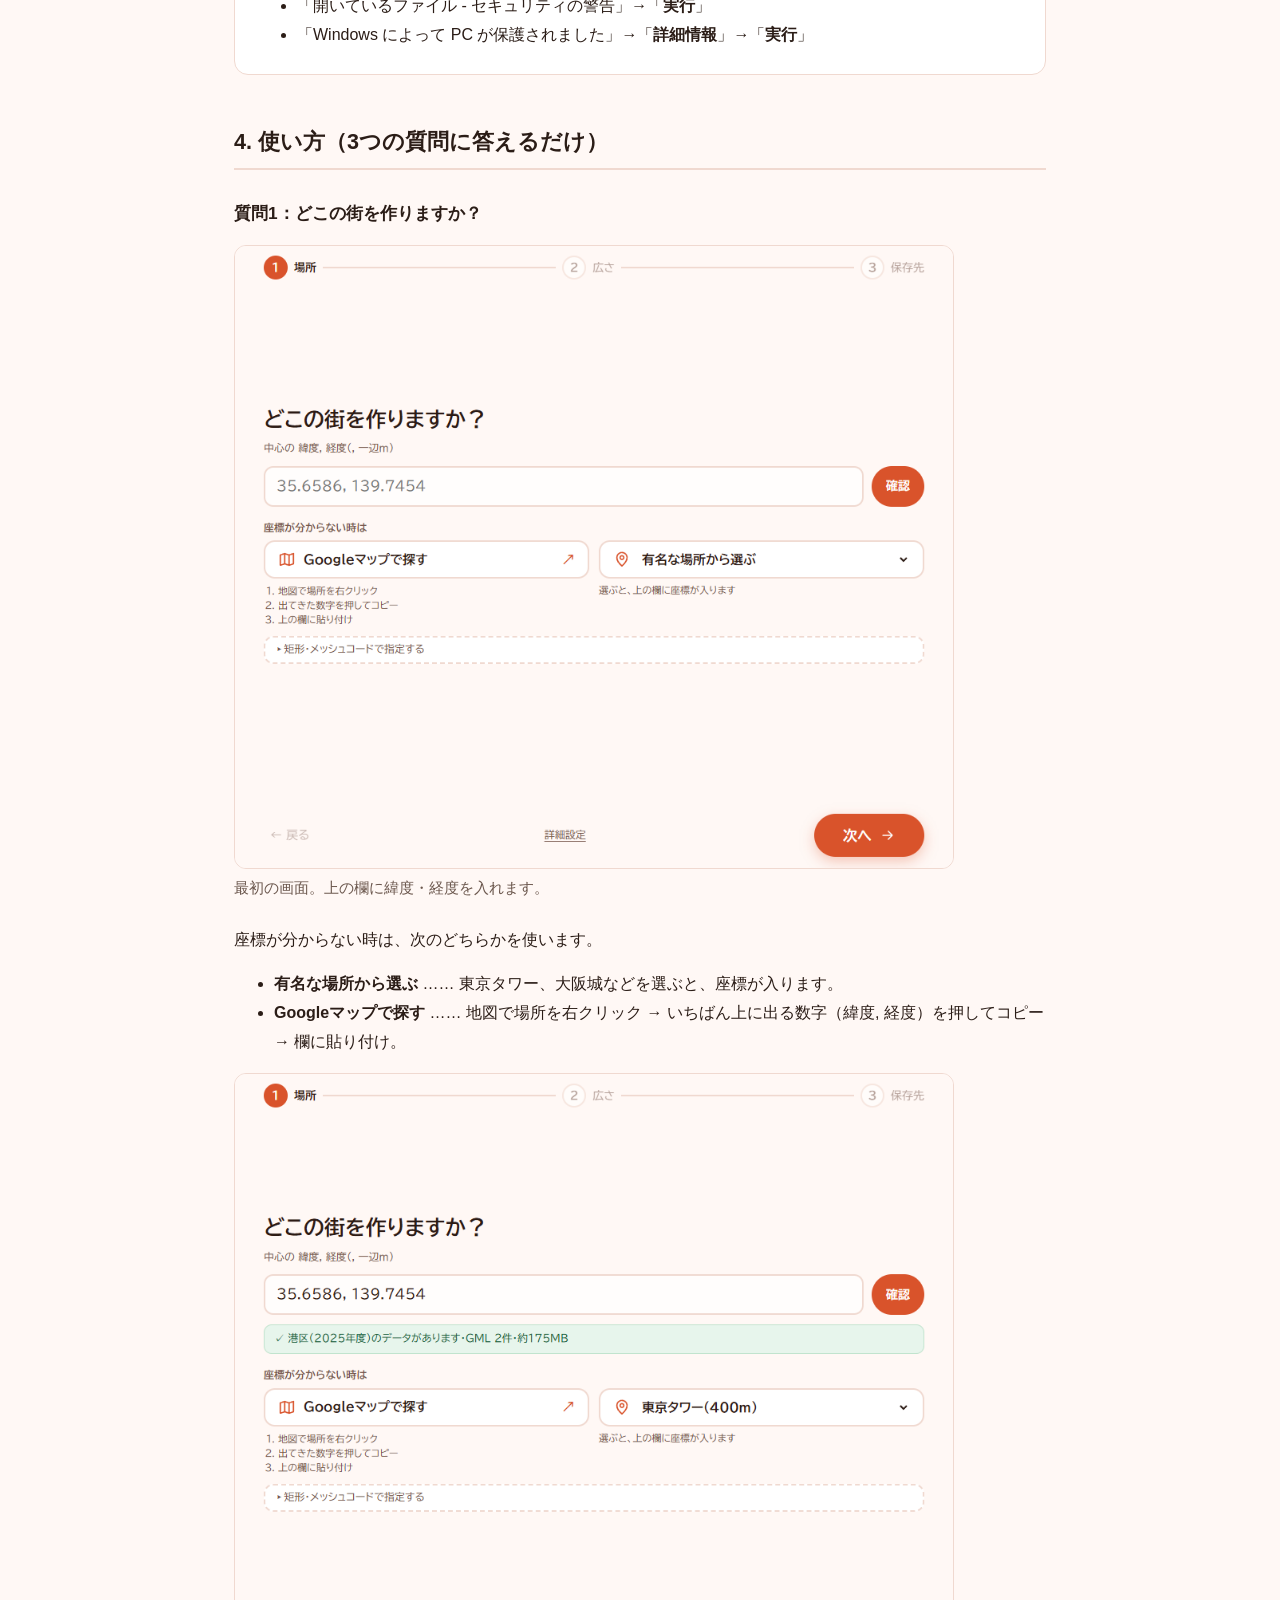
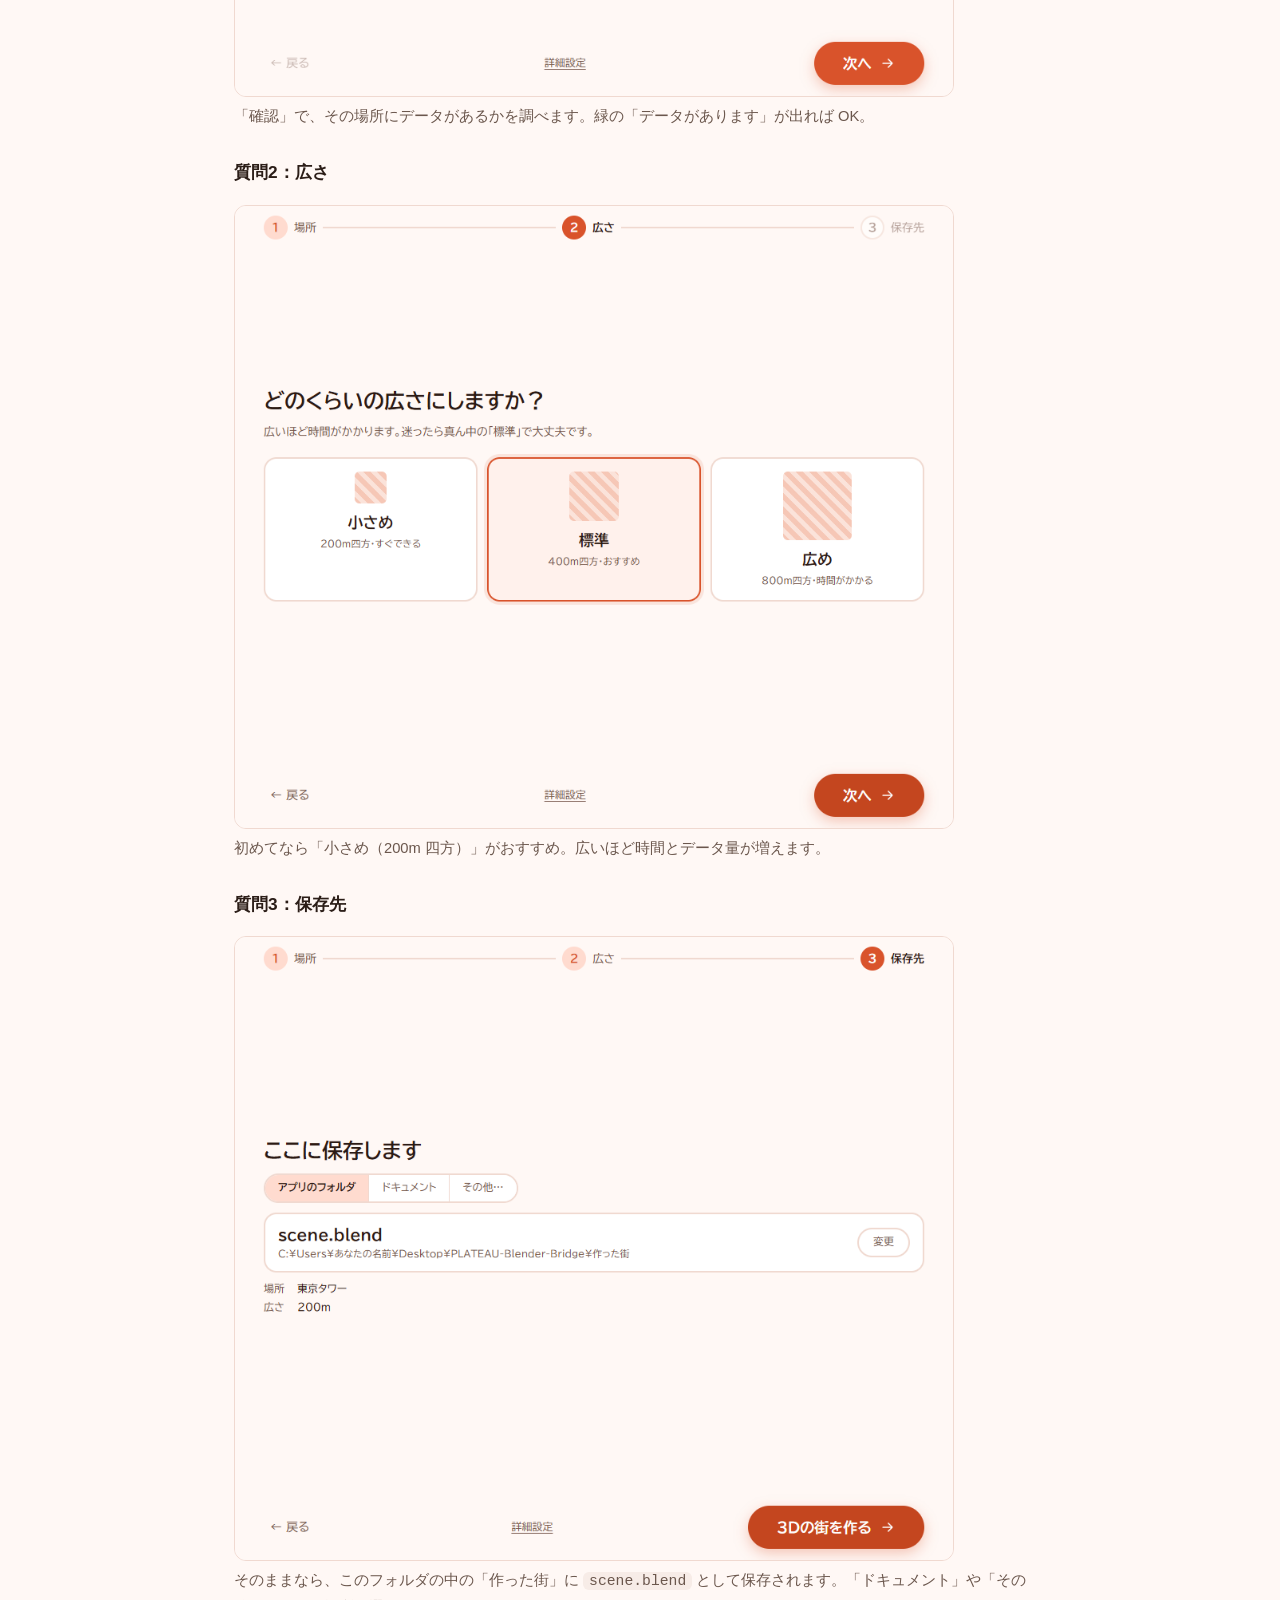
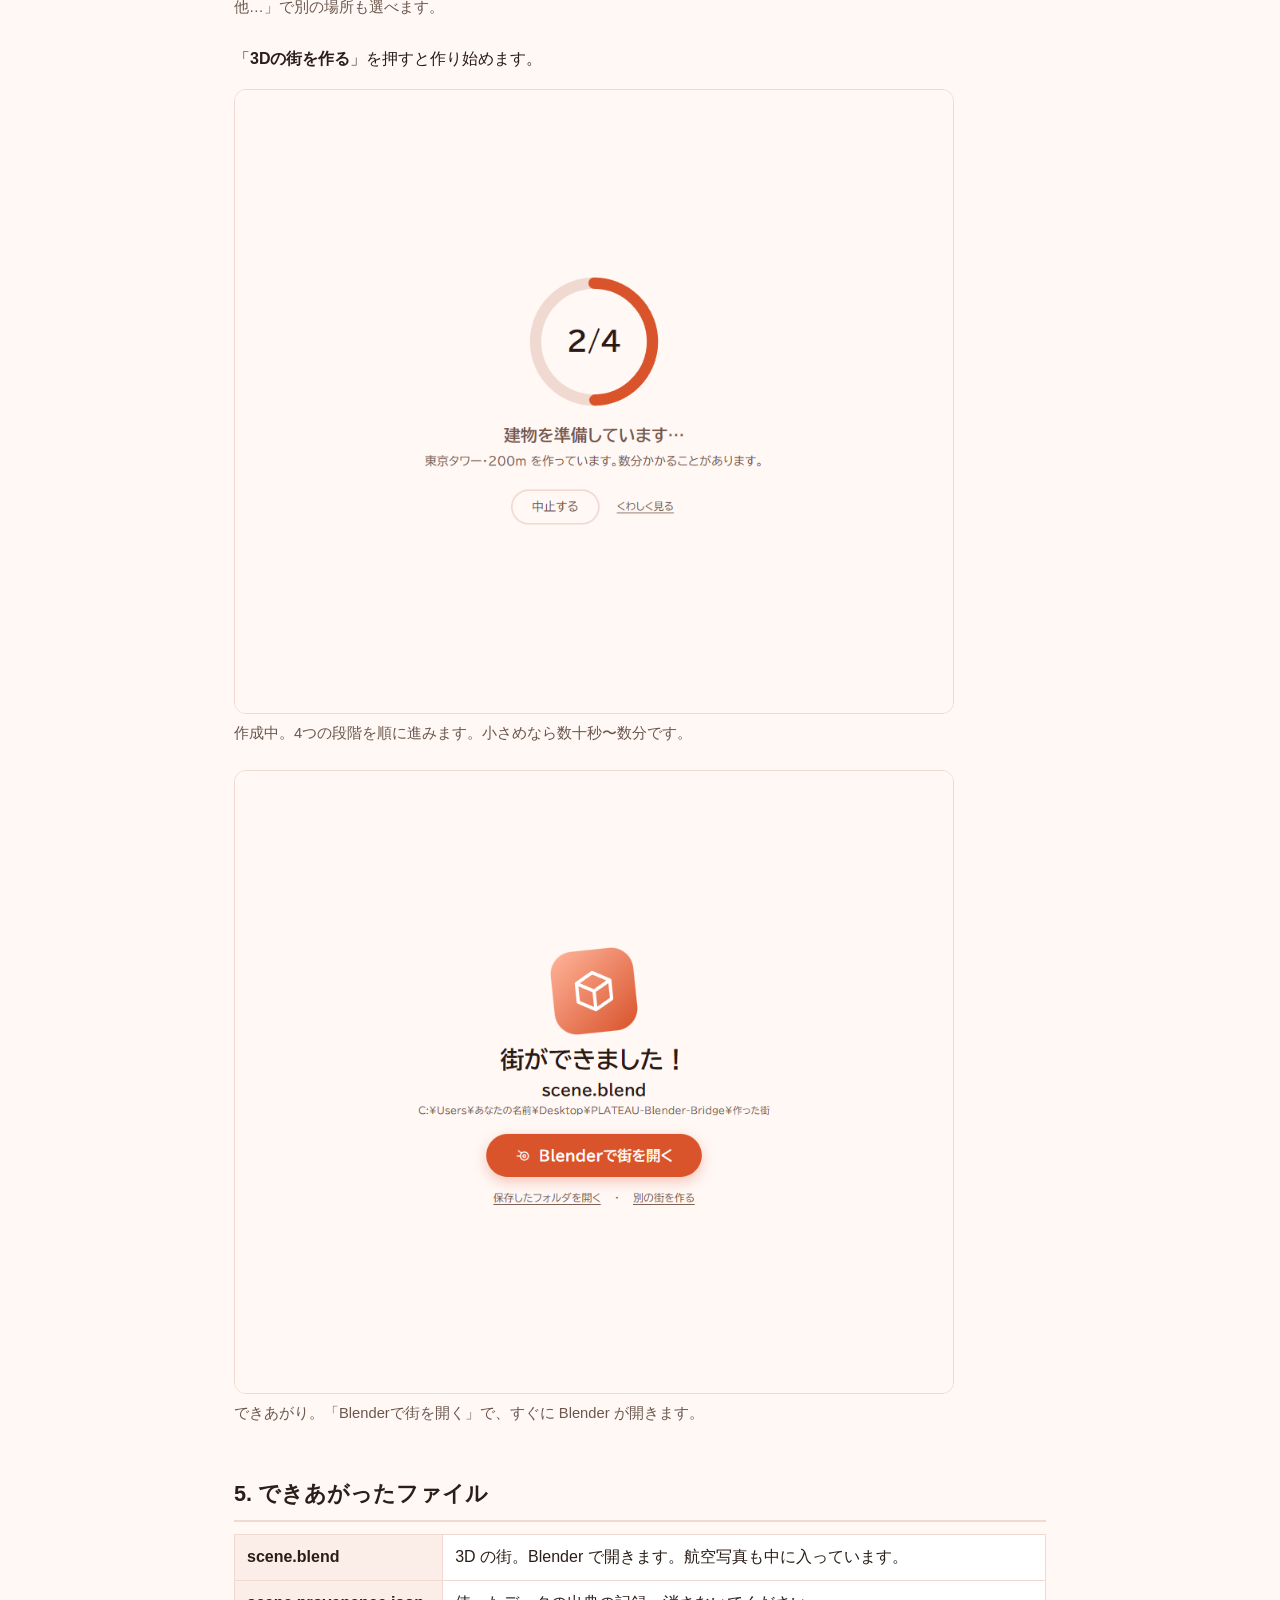
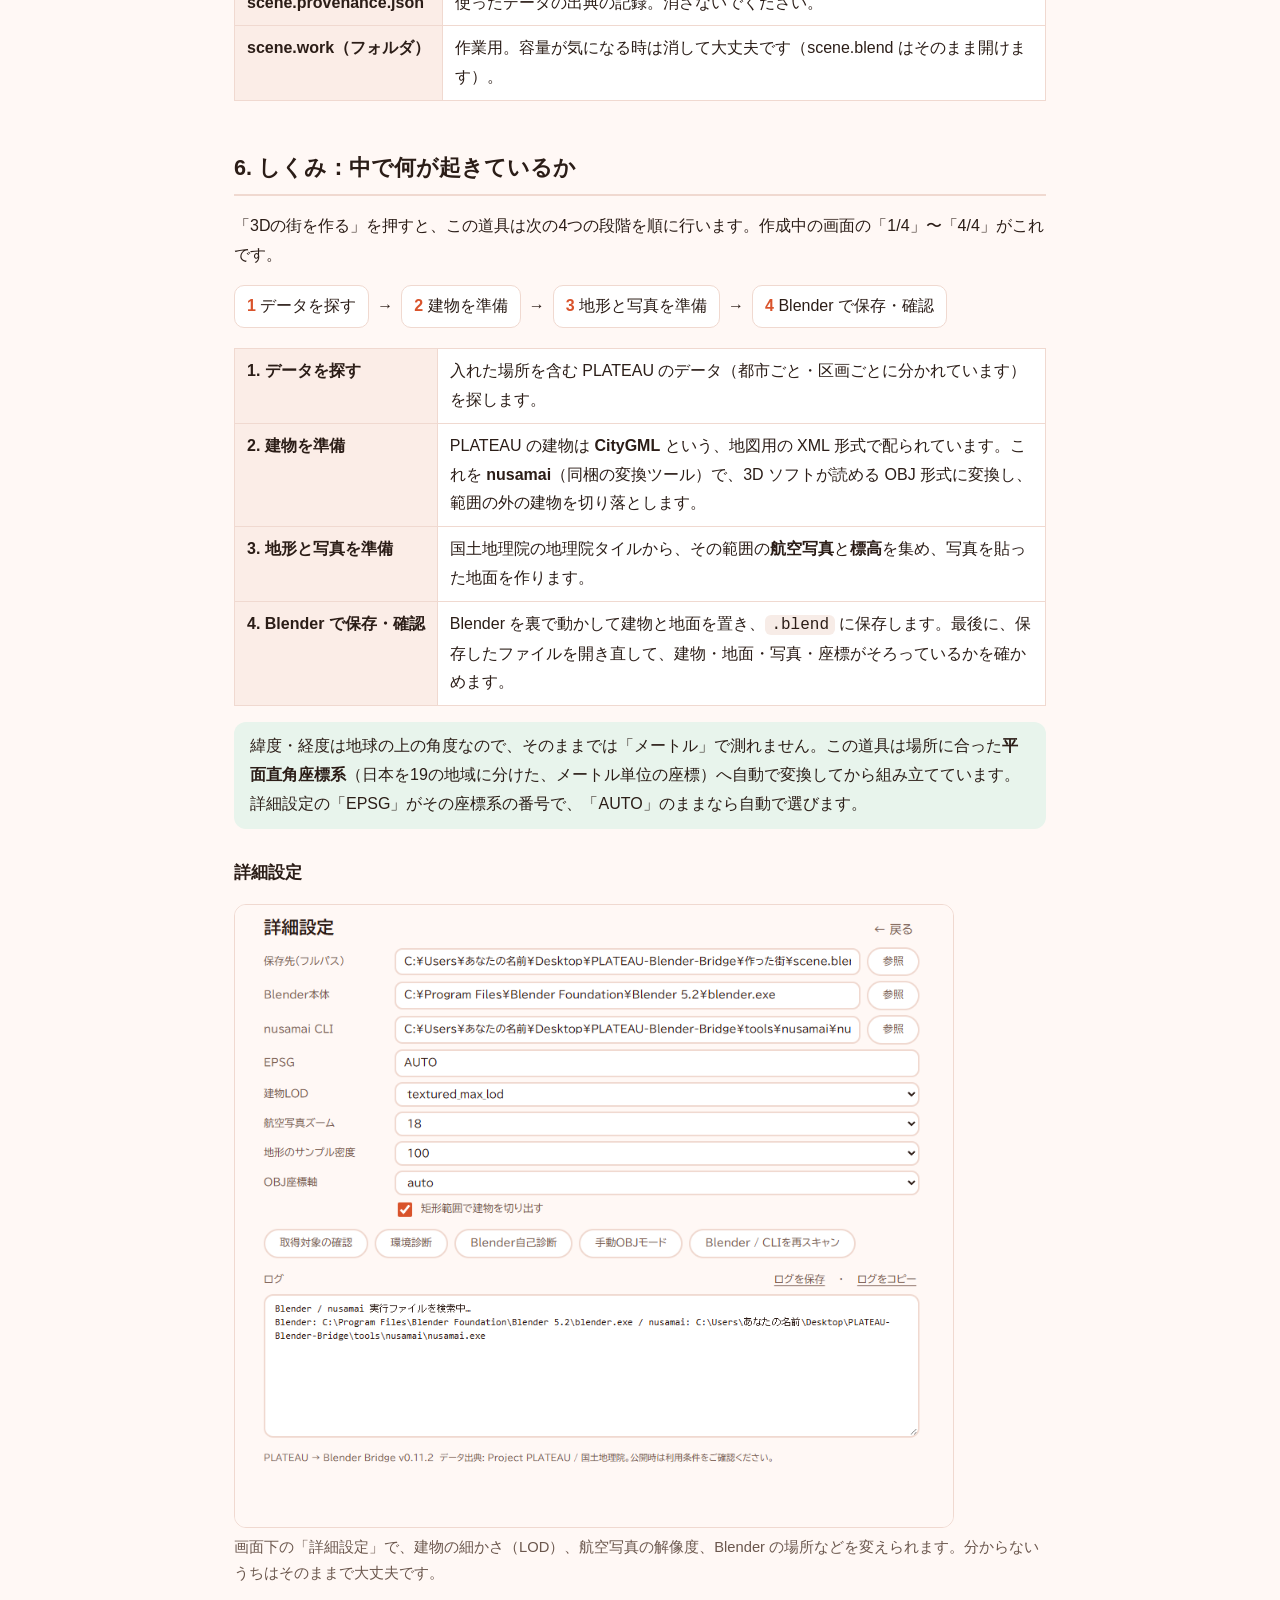
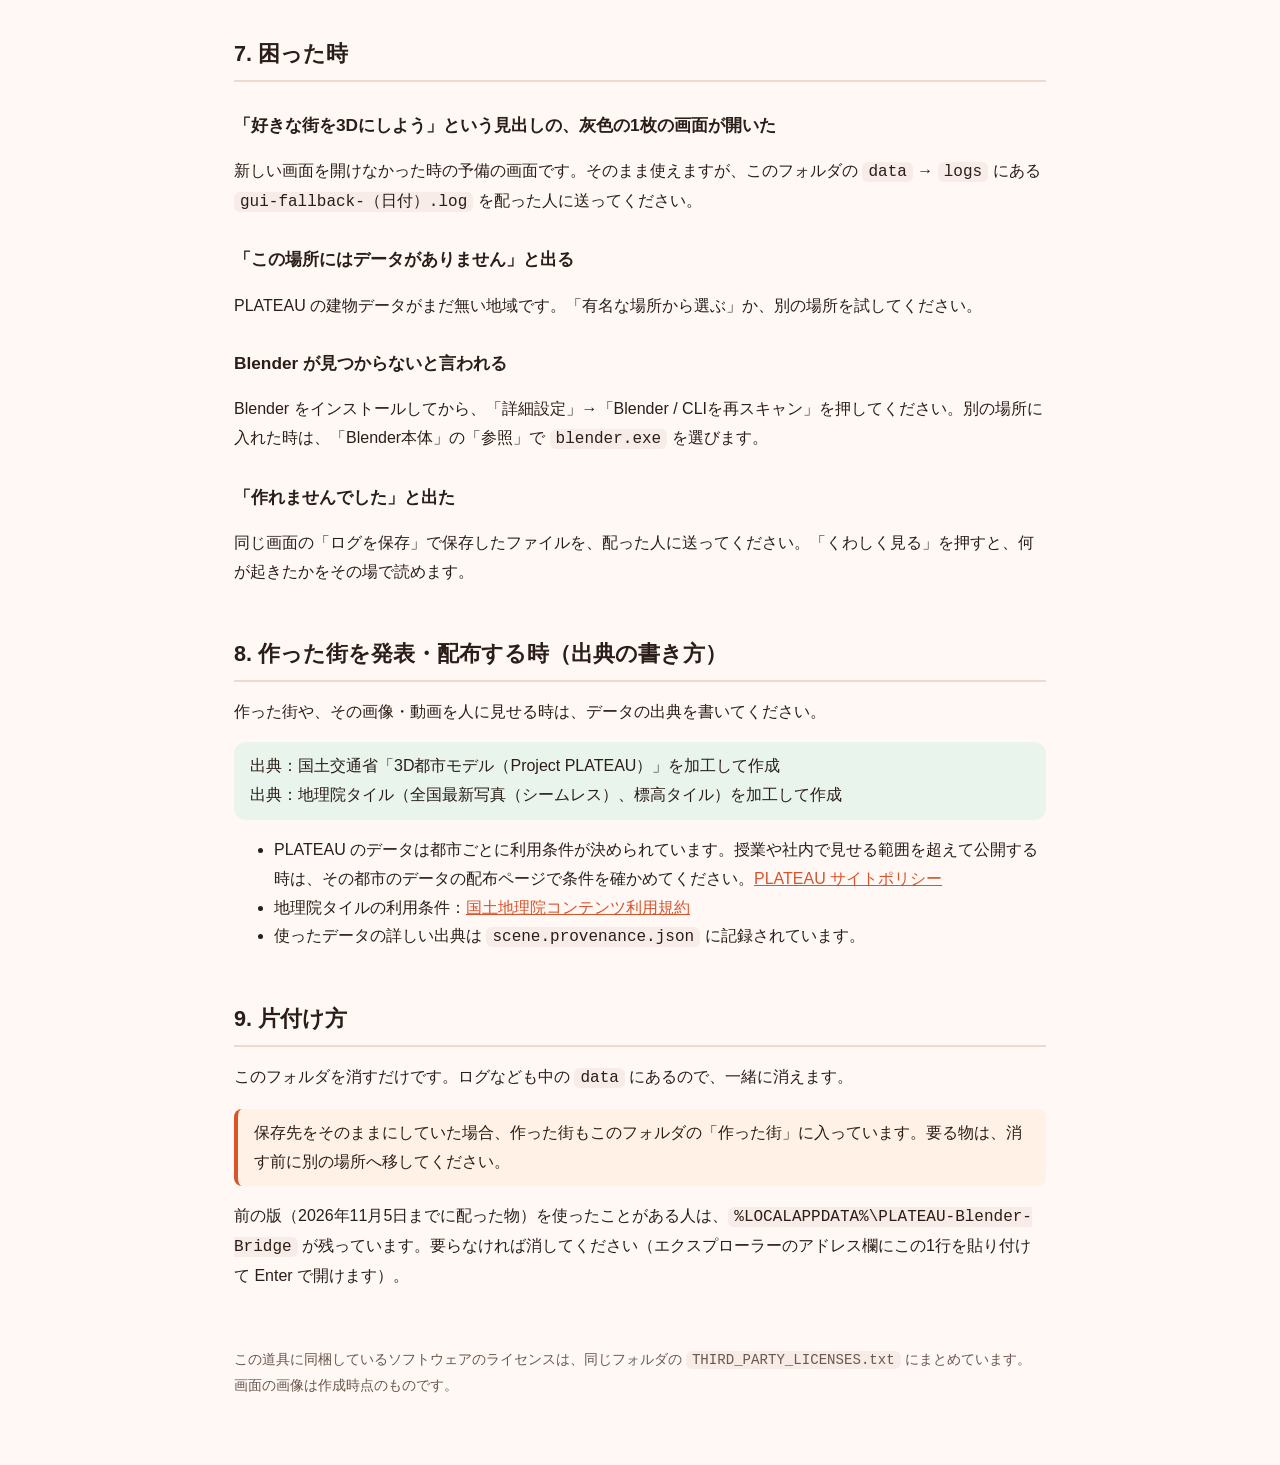
==== commit 489d7090: "v0.11.2: 保存先の既定をアプリのフォルダ（作った街）にし、説明書の画像を撮り直す Organ: claude Co-Authored-By: Claude Opus 5.5 <noreply@" ====
--- a/packaging/user_docs/使い方ガイド.html
+++ b/packaging/user_docs/使い方ガイド.html
@@ -112,8 +112,8 @@
 
 <h3>質問3：保存先</h3>
 <figure>
-  <img src="ガイドの画像/04-output.png" alt="保存先の画面。ドキュメントのPLATEAUフォルダに保存すると表示されている">
-  <figcaption>そのままなら「ドキュメント\PLATEAU\scene.blend」に保存されます。「変更」で別の場所も選べます。</figcaption>
+  <img src="ガイドの画像/04-output.png" alt="保存先の画面。アプリのフォルダの中の「作った街」に保存すると表示されている">
+  <figcaption>そのままなら、このフォルダの中の「作った街」に <code>scene.blend</code> として保存されます。「ドキュメント」や「その他…」で別の場所も選べます。</figcaption>
 </figure>
 <p>「<b>3Dの街を作る</b>」を押すと作り始めます。</p>
 
@@ -176,7 +176,8 @@
 </ul>
 
 <h2 id="cleanup">9. 片付け方</h2>
-<p>このフォルダを消すだけです。ログなども中の <code>data</code> にあるので、一緒に消えます。作った街は、3つ目の質問で選んだ保存先に残ります。</p>
+<p>このフォルダを消すだけです。ログなども中の <code>data</code> にあるので、一緒に消えます。</p>
+<p class="warn">保存先をそのままにしていた場合、作った街もこのフォルダの「作った街」に入っています。要る物は、消す前に別の場所へ移してください。</p>
 <p>前の版（2026年11月5日までに配った物）を使ったことがある人は、<span class="path">%LOCALAPPDATA%\PLATEAU-Blender-Bridge</span> が残っています。要らなければ消してください（エクスプローラーのアドレス欄にこの1行を貼り付けて Enter で開けます）。</p>
 
 <footer>
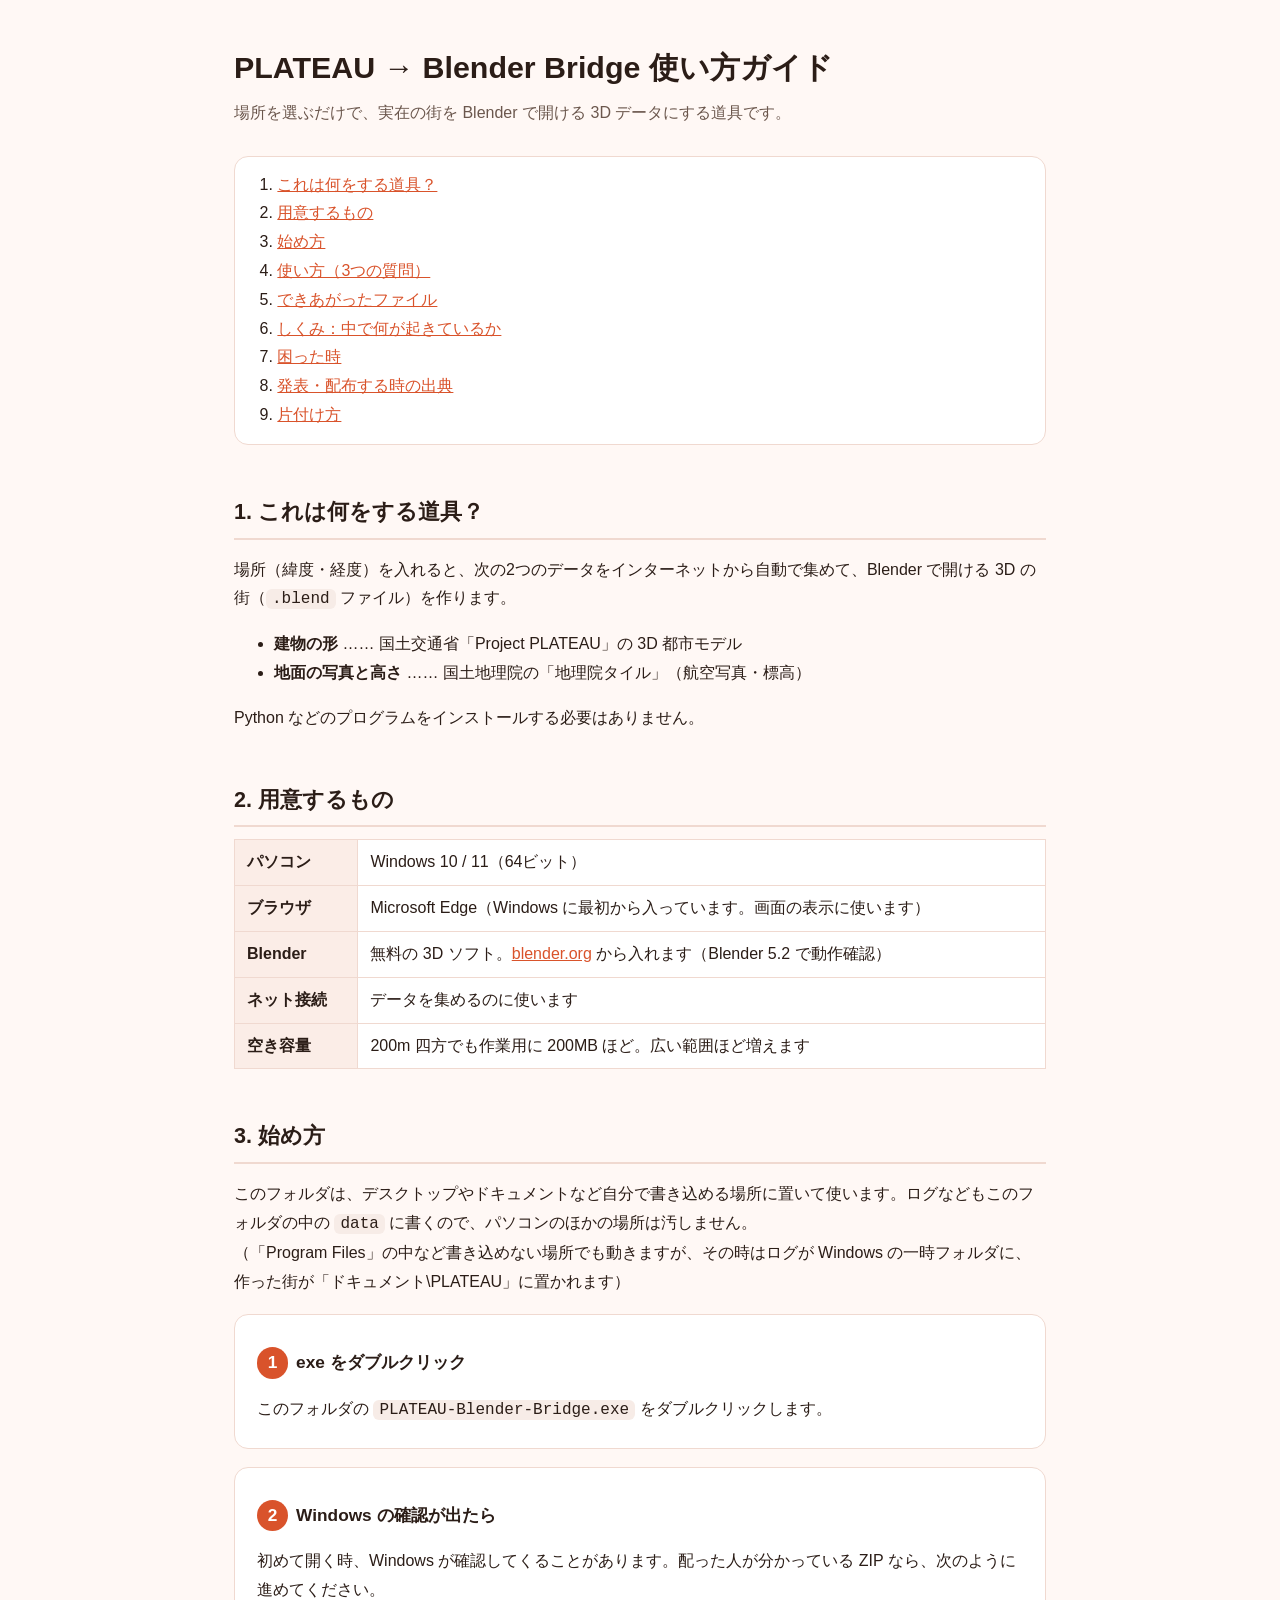
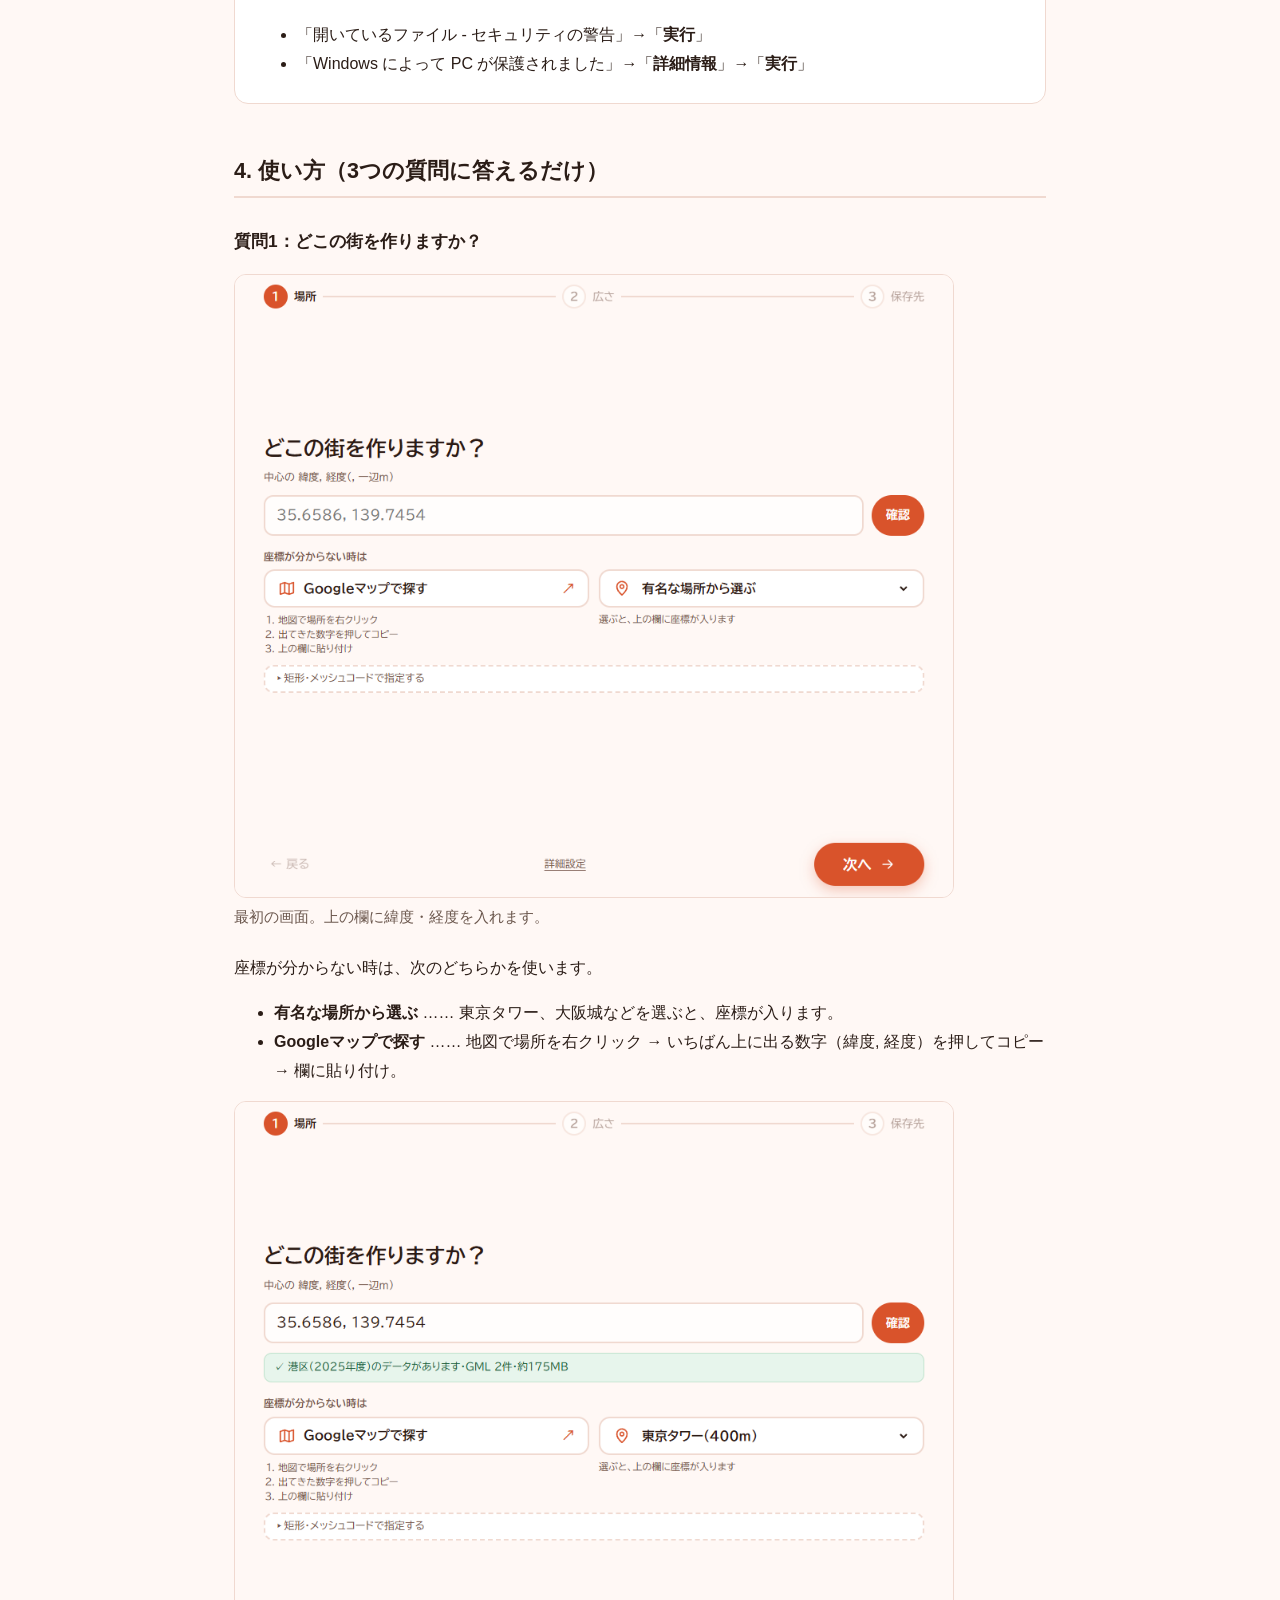
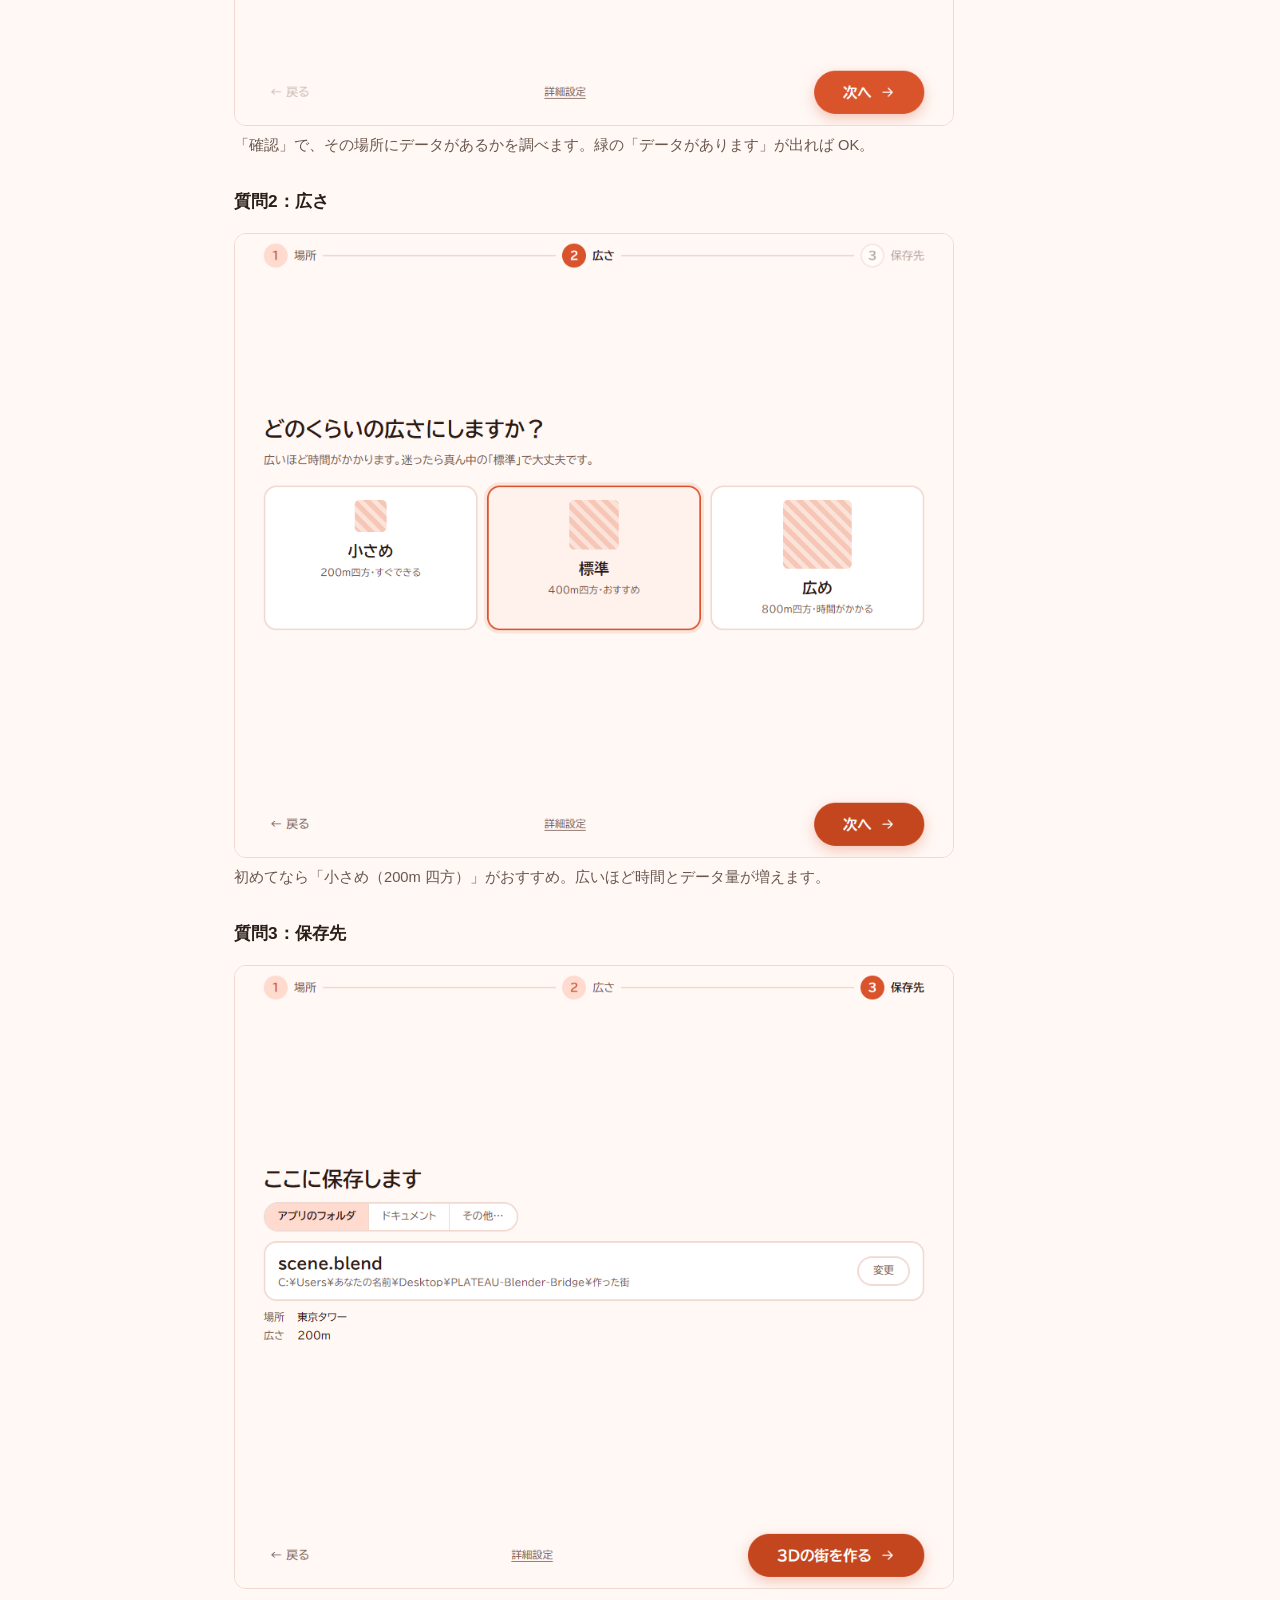
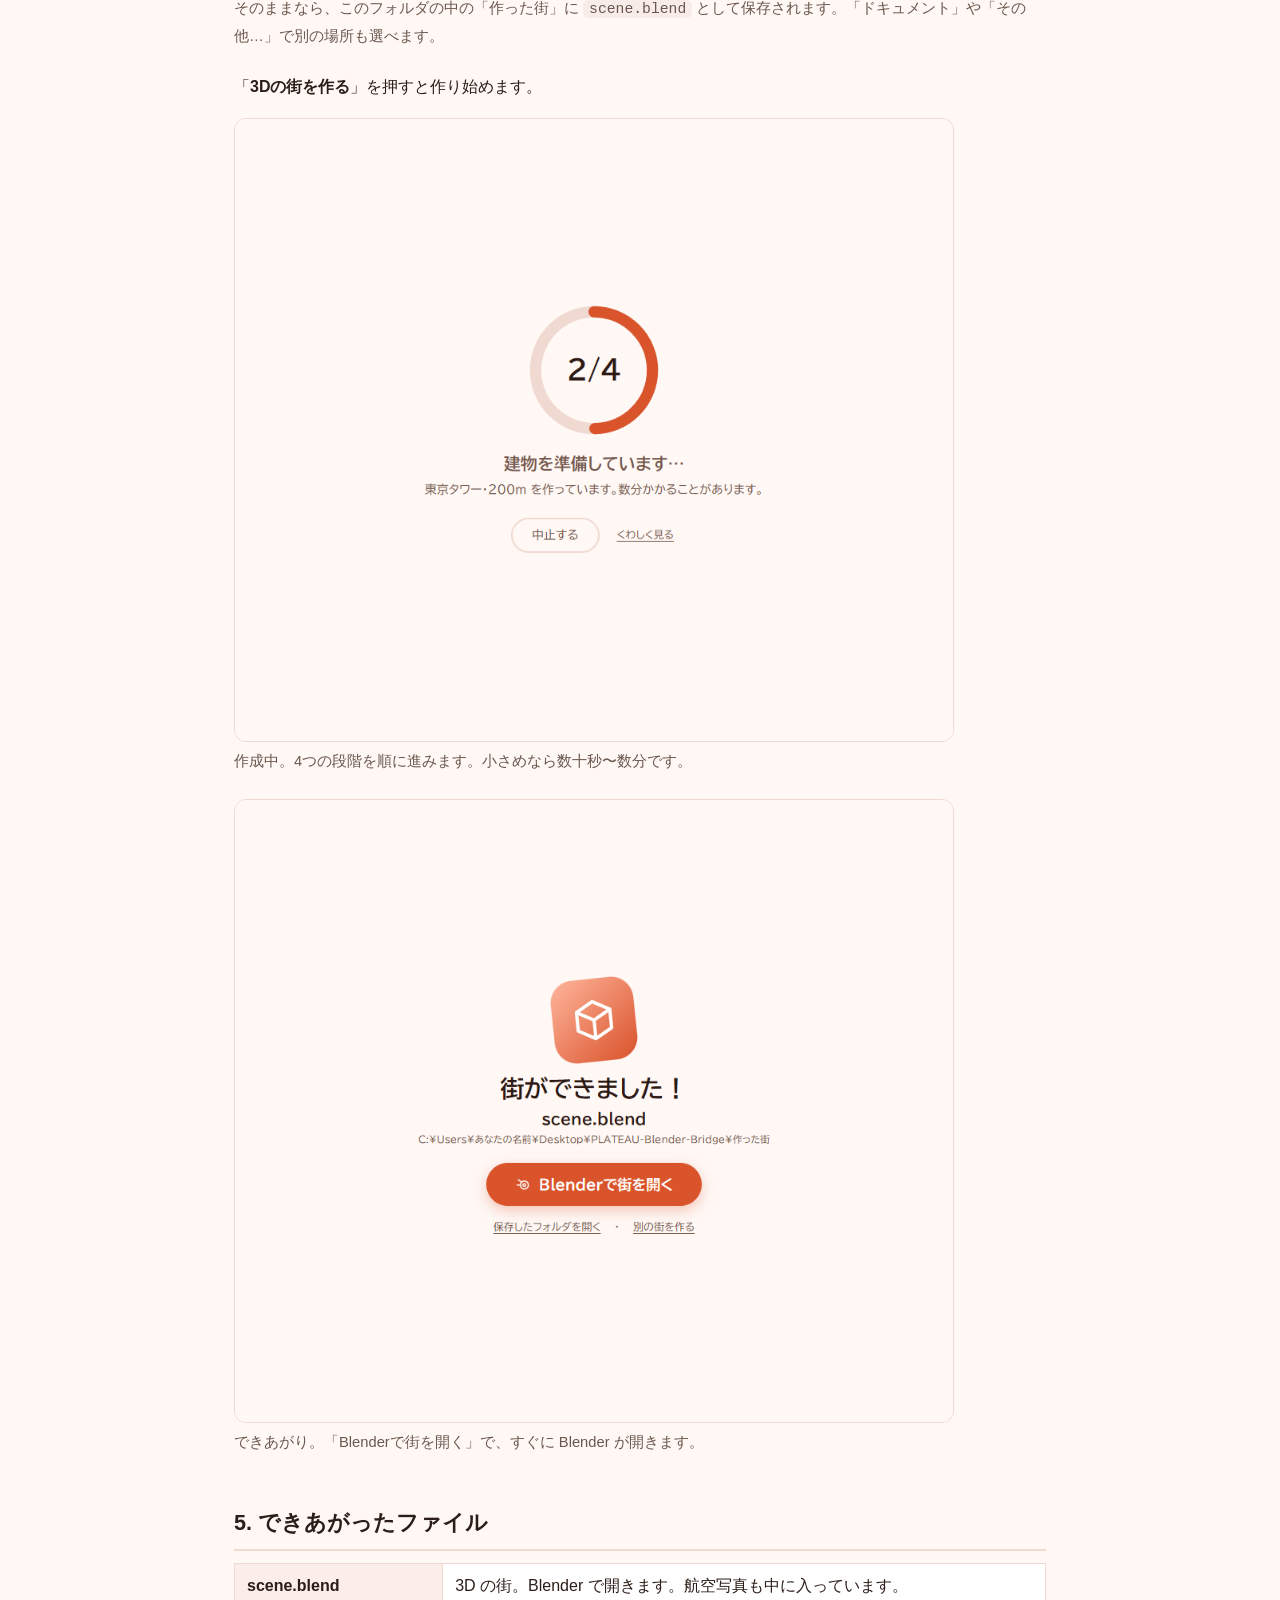
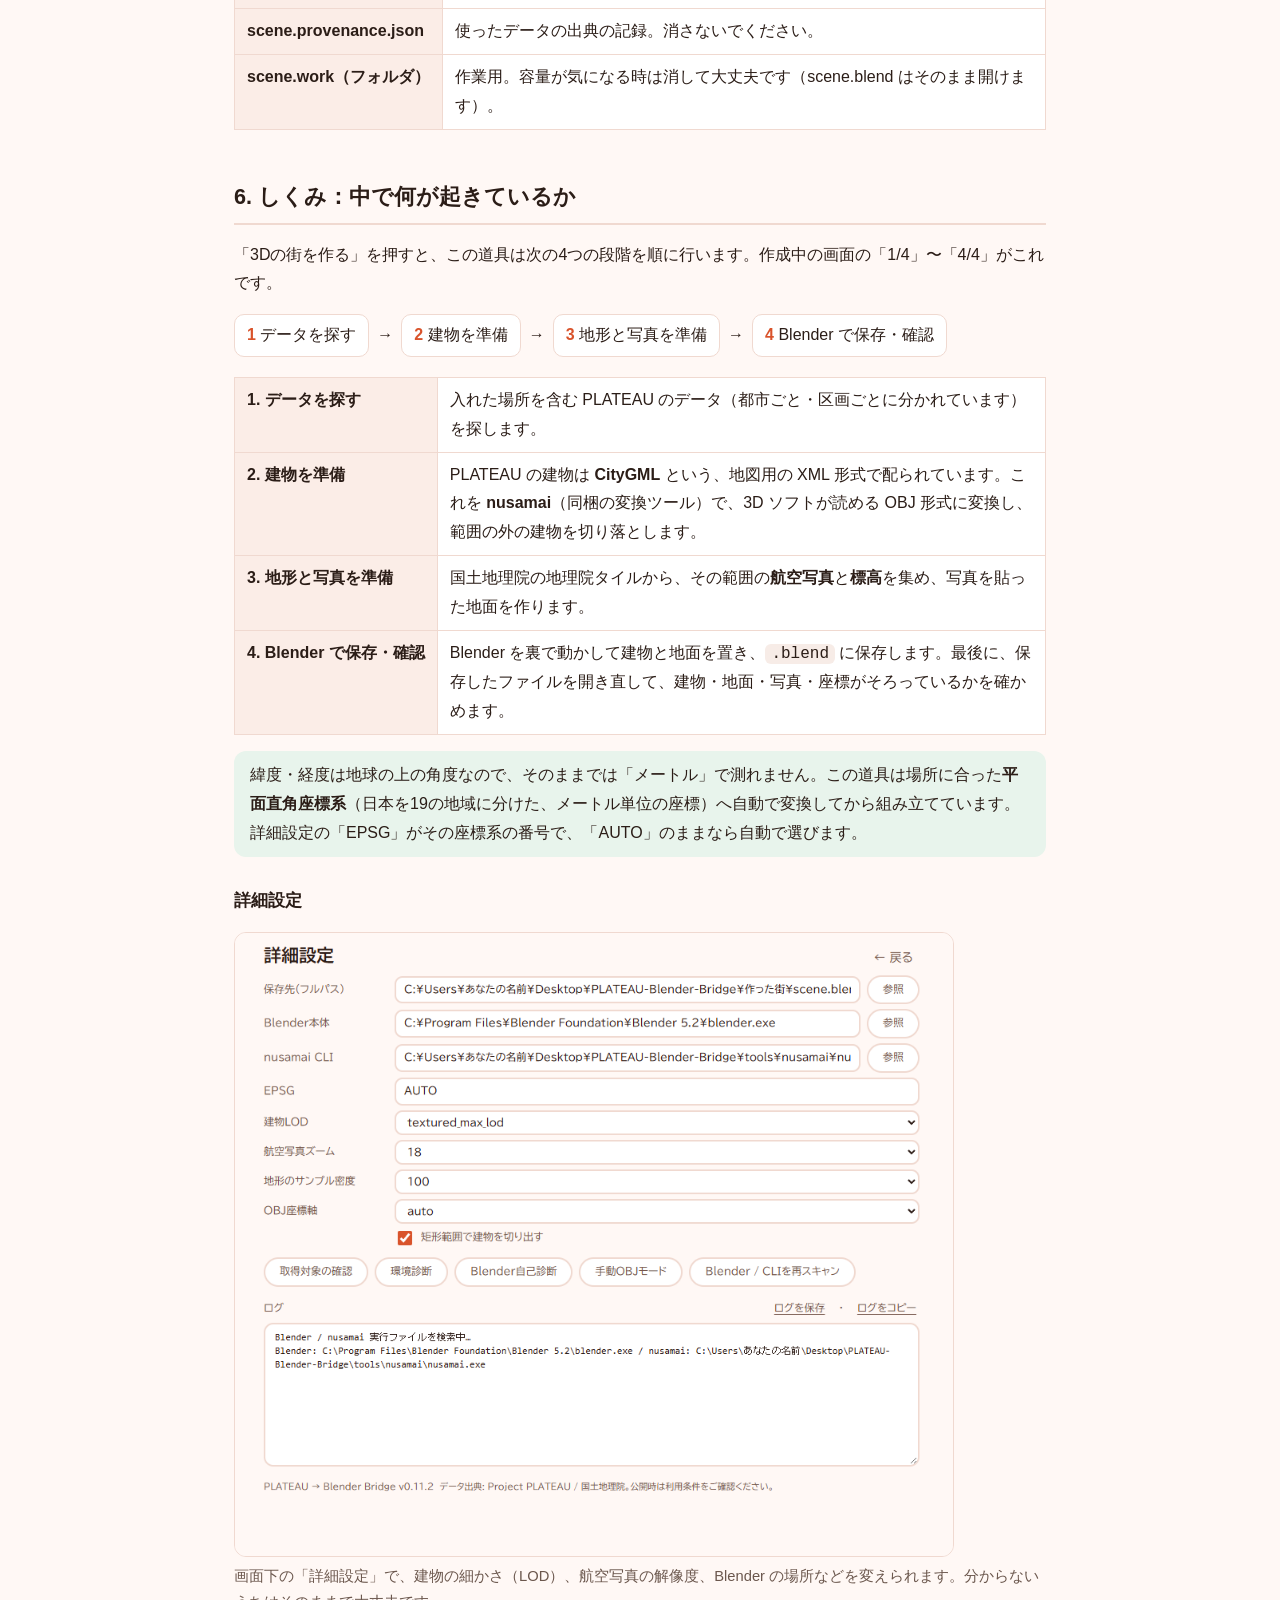
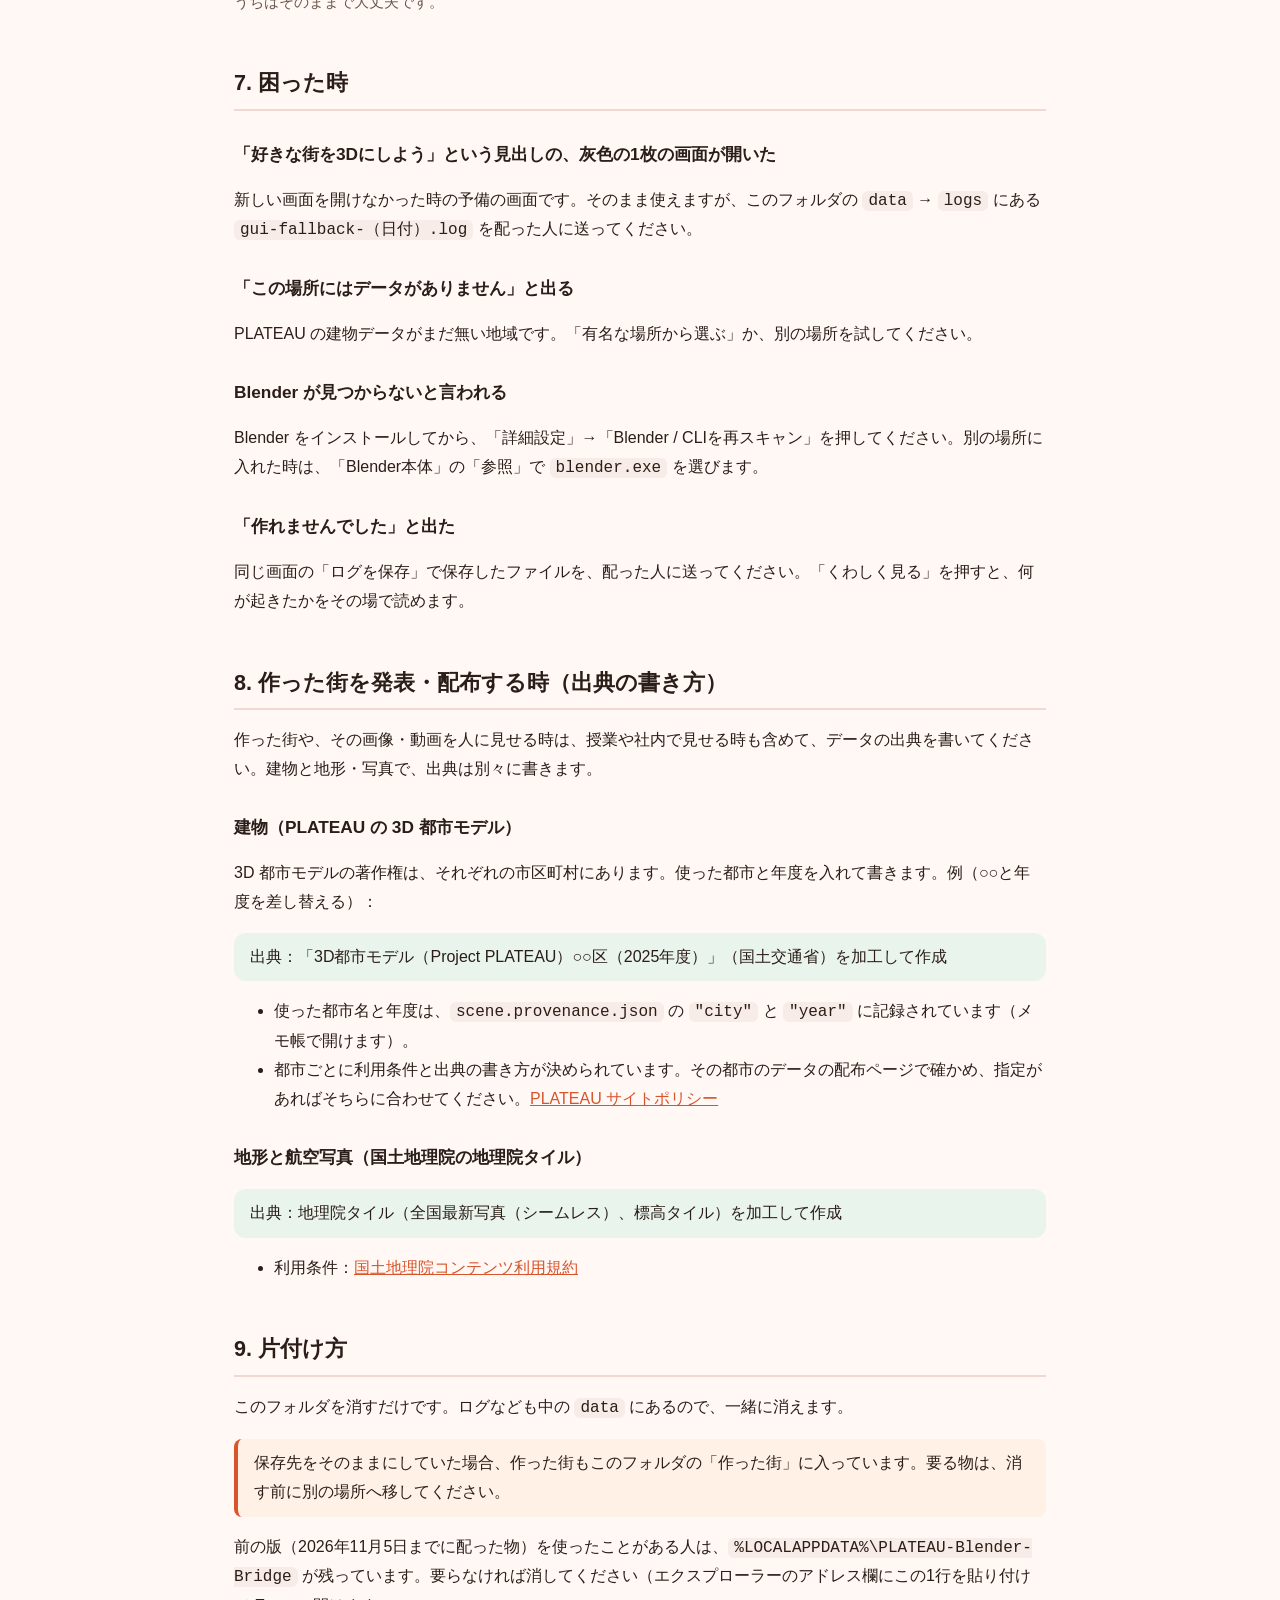
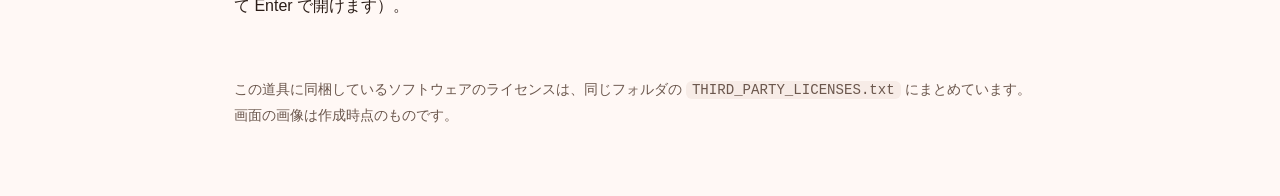
==== commit 1c53ff98: "v0.11.3: Solレビューの指摘を直す（Edge引渡し後の誤終了、書込み確認、nusamaiのライセンス欠落、出典例） Organ: claude Co-Authored-By: Claude " ====
--- a/packaging/user_docs/使い方ガイド.html
+++ b/packaging/user_docs/使い方ガイド.html
@@ -73,7 +73,8 @@
 </table>
 
 <h2 id="start">3. 始め方</h2>
-<p>このフォルダは、デスクトップやドキュメントなど自分で書き込める場所に置いて使います（「Program Files」の中では動きません）。ログなどもこのフォルダの中の <code>data</code> に書くので、パソコンのほかの場所は汚しません。</p>
+<p>このフォルダは、デスクトップやドキュメントなど自分で書き込める場所に置いて使います。ログなどもこのフォルダの中の <code>data</code> に書くので、パソコンのほかの場所は汚しません。<br>
+（「Program Files」の中など書き込めない場所でも動きますが、その時はログが Windows の一時フォルダに、作った街が「ドキュメント\PLATEAU」に置かれます）</p>
 <div class="step">
   <h3><span class="num">1</span>exe をダブルクリック</h3>
   <p>このフォルダの <code>PLATEAU-Blender-Bridge.exe</code> をダブルクリックします。</p>
@@ -166,13 +167,18 @@
 <p>同じ画面の「ログを保存」で保存したファイルを、配った人に送ってください。「くわしく見る」を押すと、何が起きたかをその場で読めます。</p>
 
 <h2 id="credit">8. 作った街を発表・配布する時（出典の書き方）</h2>
-<p>作った街や、その画像・動画を人に見せる時は、データの出典を書いてください。</p>
-<p class="note">出典：国土交通省「3D都市モデル（Project PLATEAU）」を加工して作成<br>
-出典：地理院タイル（全国最新写真（シームレス）、標高タイル）を加工して作成</p>
+<p>作った街や、その画像・動画を人に見せる時は、授業や社内で見せる時も含めて、データの出典を書いてください。建物と地形・写真で、出典は別々に書きます。</p>
+<h3>建物（PLATEAU の 3D 都市モデル）</h3>
+<p>3D 都市モデルの著作権は、それぞれの市区町村にあります。使った都市と年度を入れて書きます。例（○○と年度を差し替える）：</p>
+<p class="note">出典：「3D都市モデル（Project PLATEAU）○○区（2025年度）」（国土交通省）を加工して作成</p>
 <ul>
-  <li>PLATEAU のデータは都市ごとに利用条件が決められています。授業や社内で見せる範囲を超えて公開する時は、その都市のデータの配布ページで条件を確かめてください。<a href="https://www.mlit.go.jp/plateau/site-policy/">PLATEAU サイトポリシー</a></li>
-  <li>地理院タイルの利用条件：<a href="https://www.gsi.go.jp/kikakuchousei/kikakuchousei40182.html">国土地理院コンテンツ利用規約</a></li>
-  <li>使ったデータの詳しい出典は <code>scene.provenance.json</code> に記録されています。</li>
+  <li>使った都市名と年度は、<code>scene.provenance.json</code> の <code>"city"</code> と <code>"year"</code> に記録されています（メモ帳で開けます）。</li>
+  <li>都市ごとに利用条件と出典の書き方が決められています。その都市のデータの配布ページで確かめ、指定があればそちらに合わせてください。<a href="https://www.mlit.go.jp/plateau/site-policy/">PLATEAU サイトポリシー</a></li>
+</ul>
+<h3>地形と航空写真（国土地理院の地理院タイル）</h3>
+<p class="note">出典：地理院タイル（全国最新写真（シームレス）、標高タイル）を加工して作成</p>
+<ul>
+  <li>利用条件：<a href="https://www.gsi.go.jp/kikakuchousei/kikakuchousei40182.html">国土地理院コンテンツ利用規約</a></li>
 </ul>
 
 <h2 id="cleanup">9. 片付け方</h2>
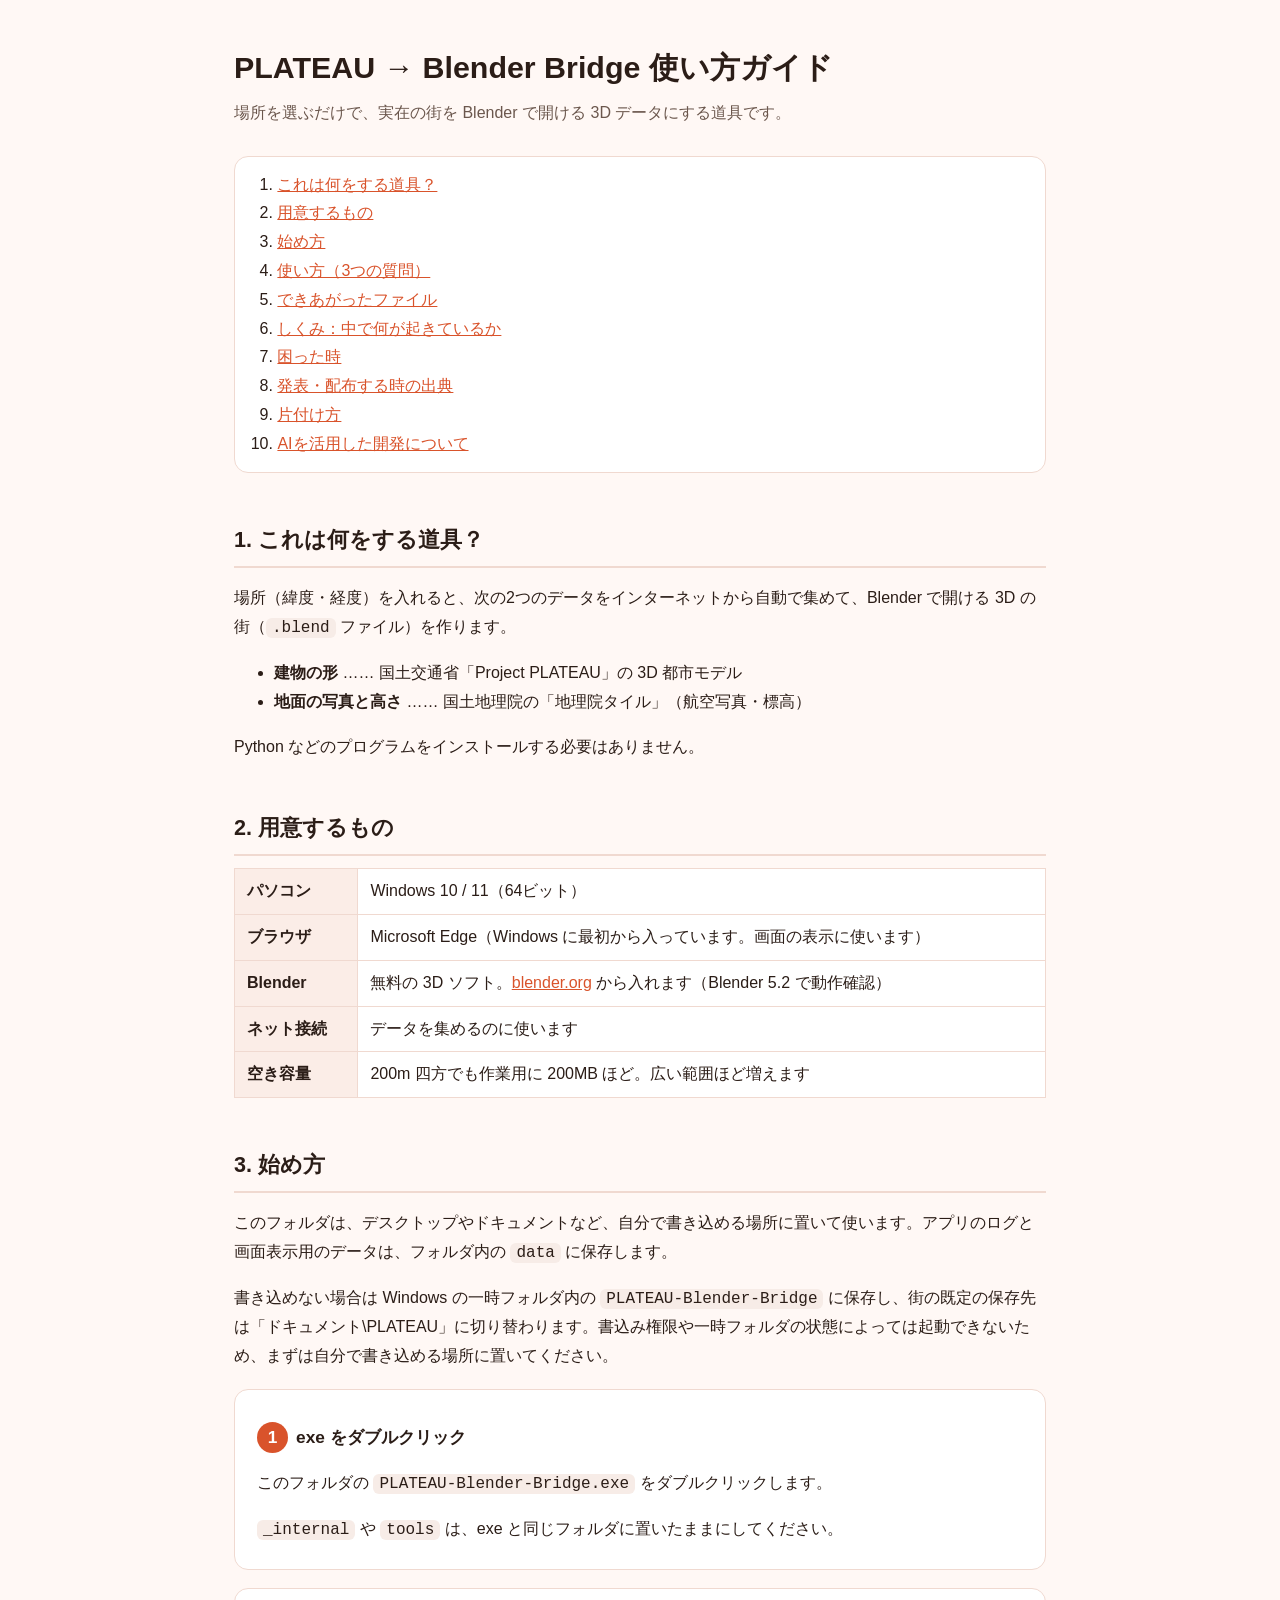
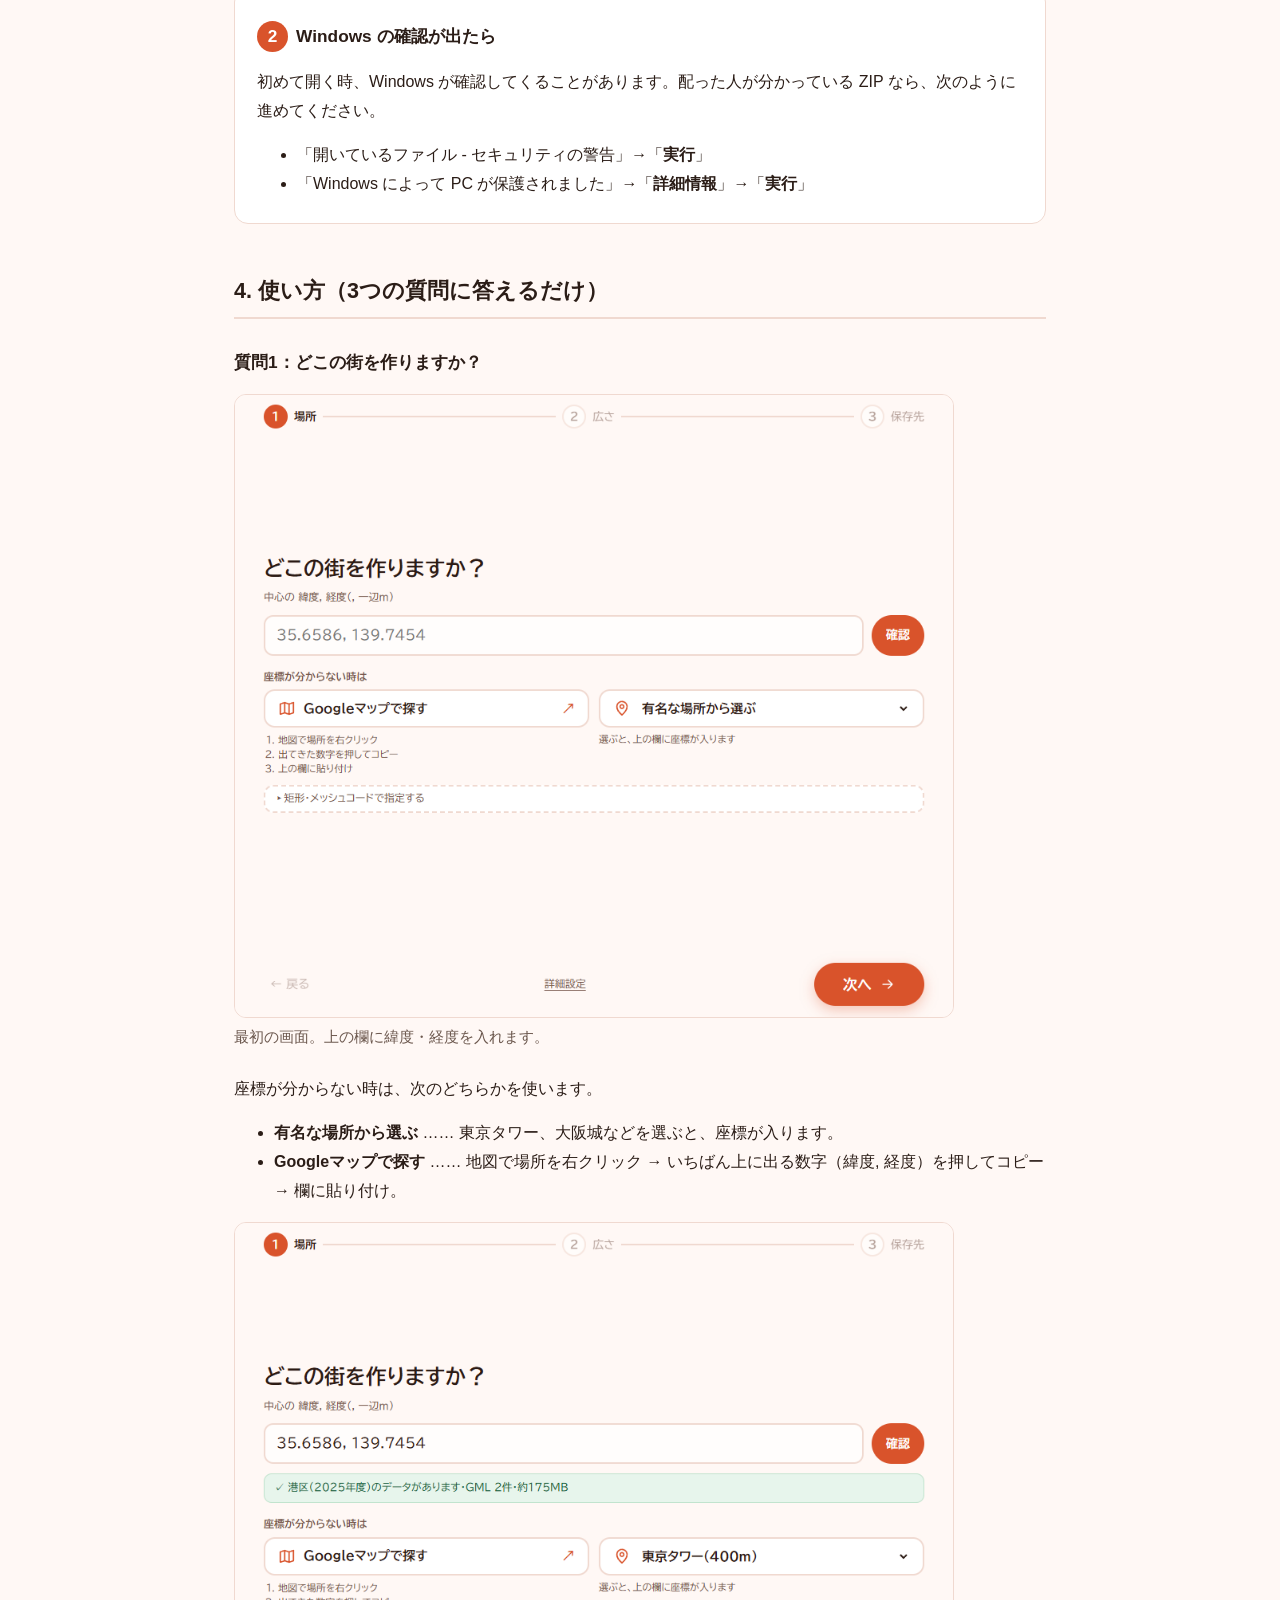
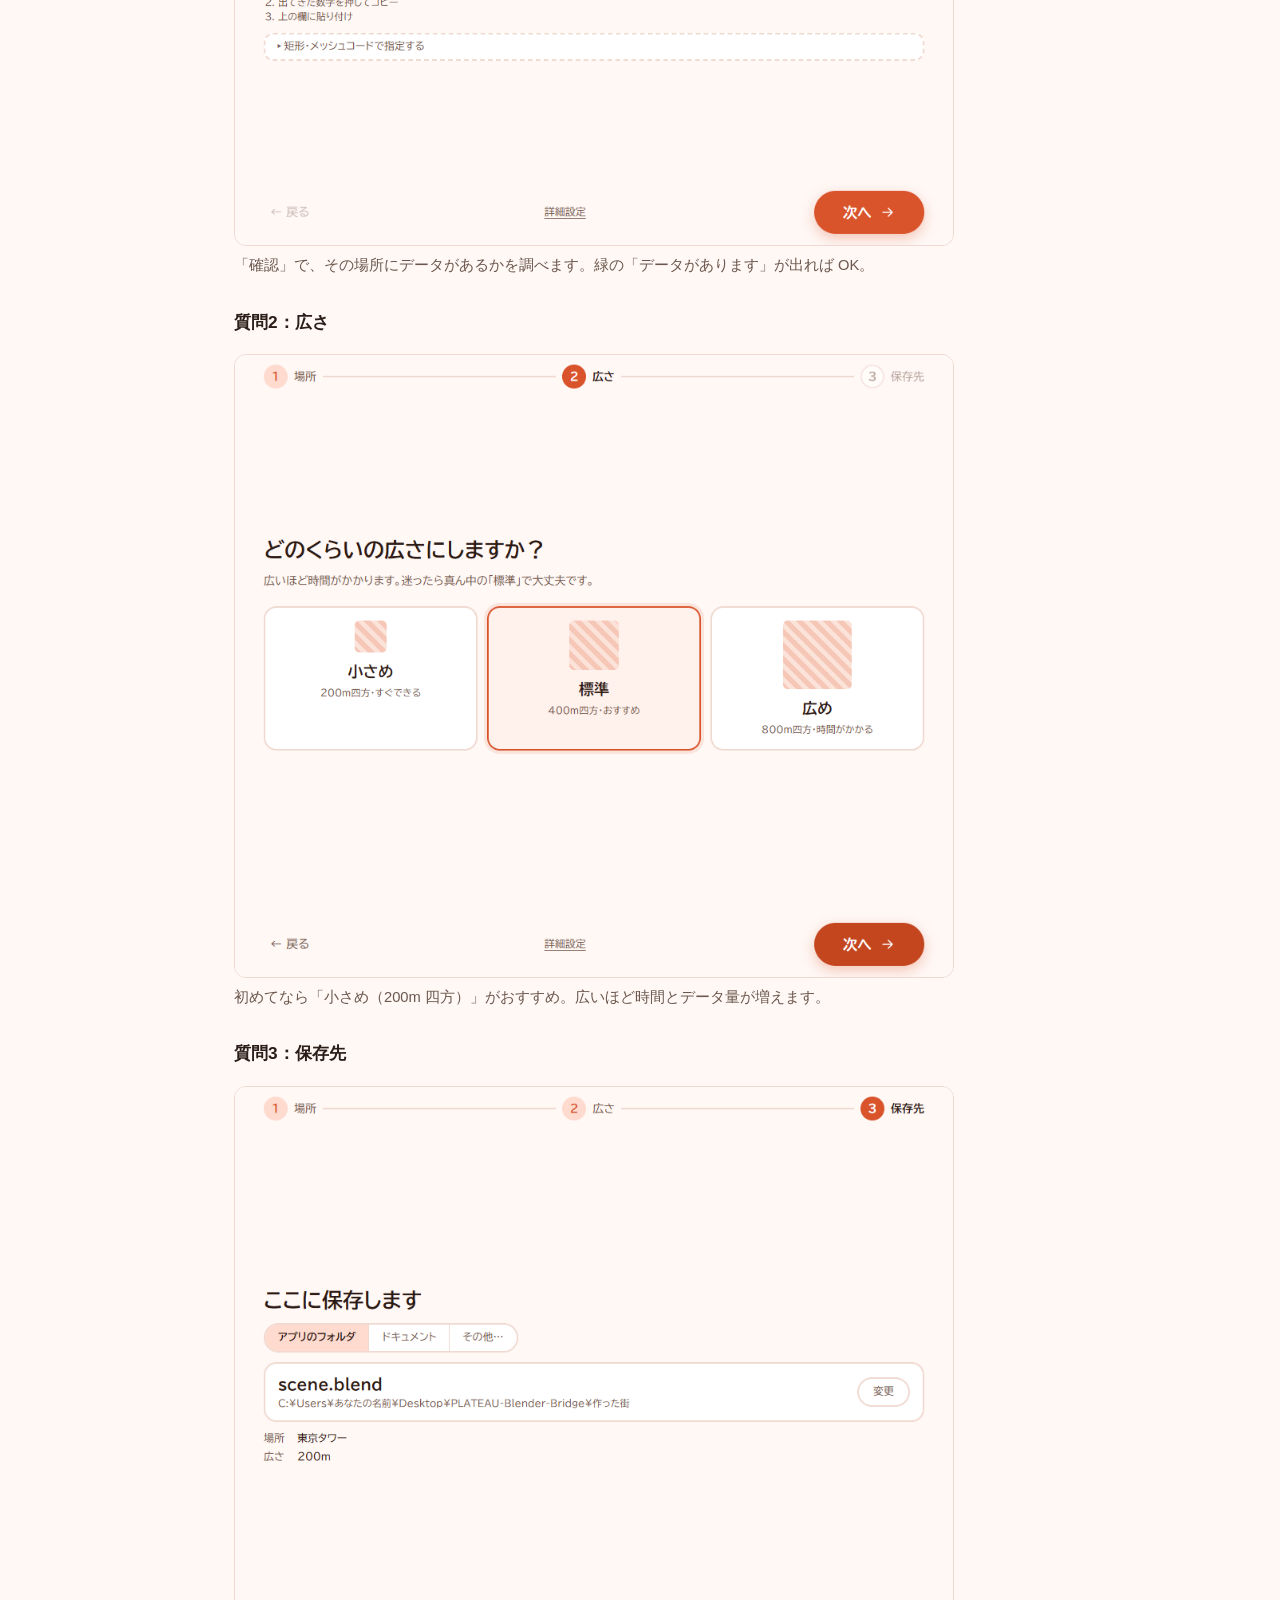
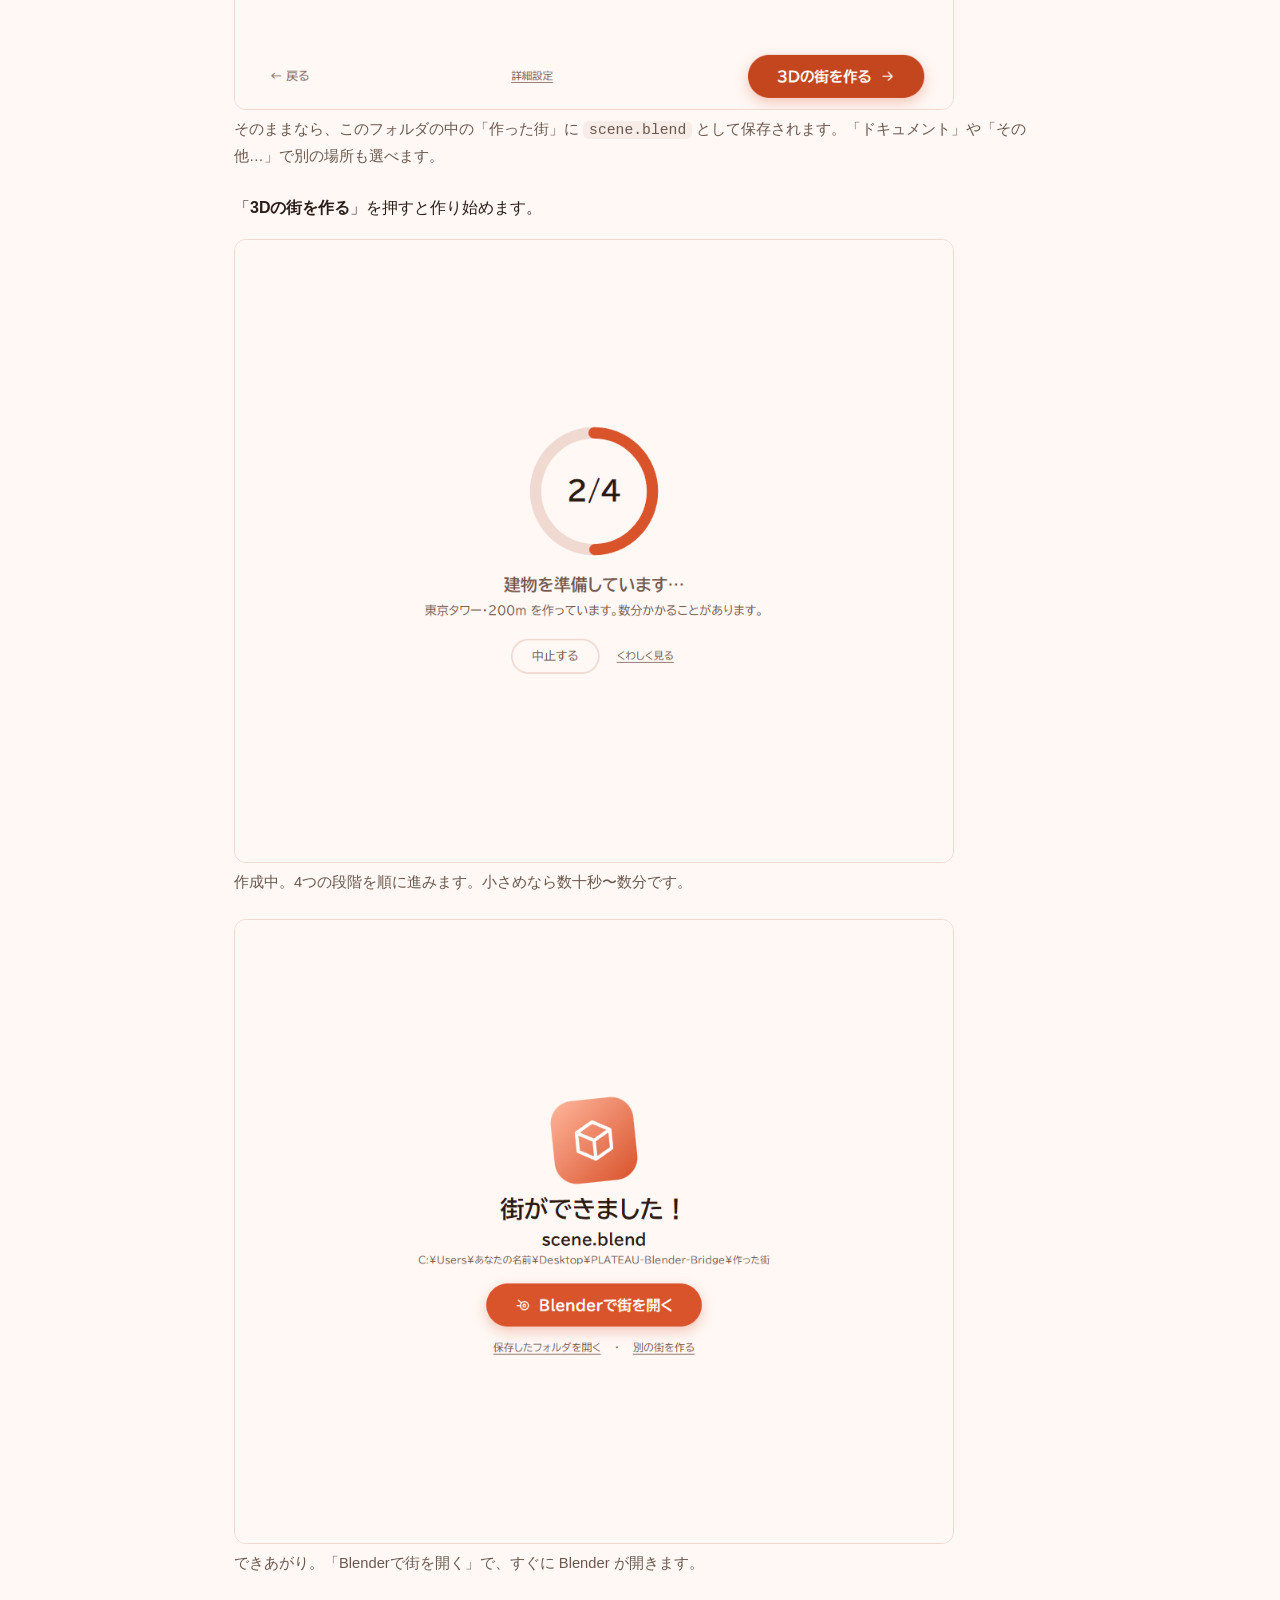
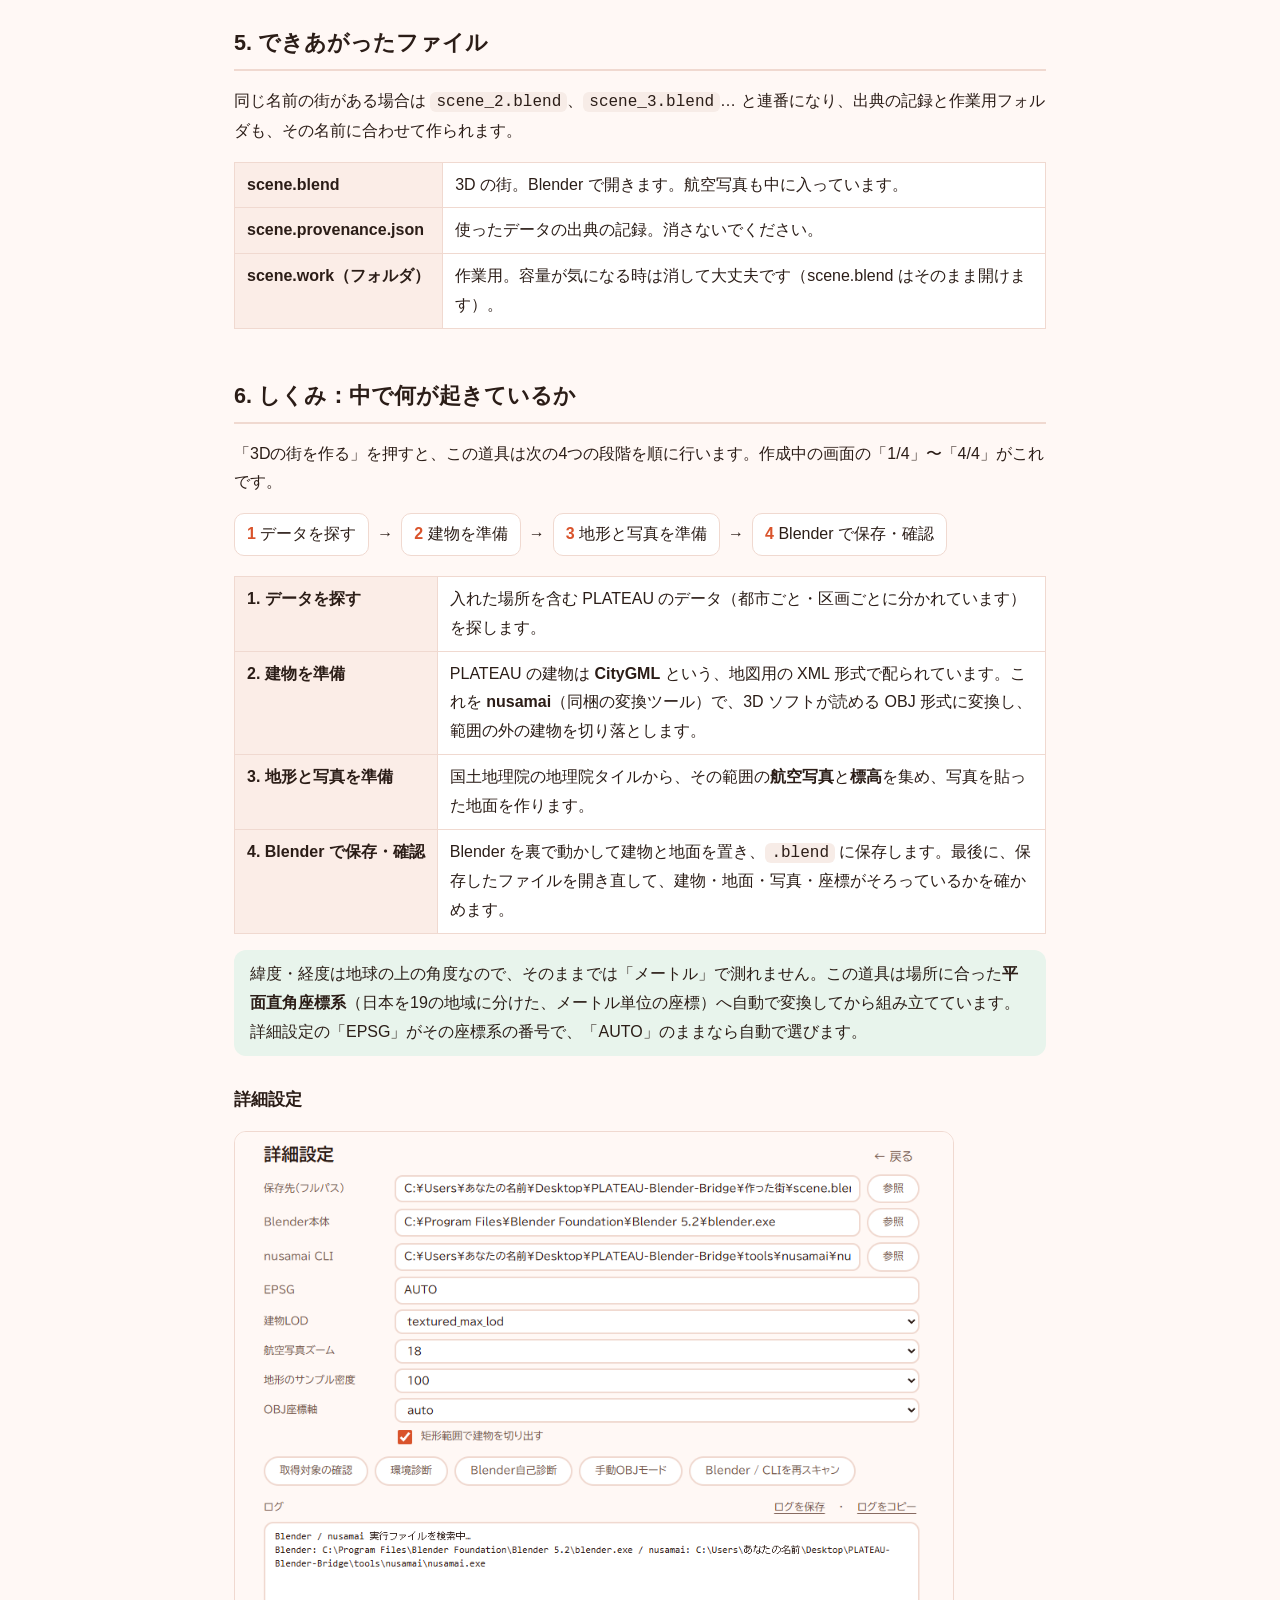
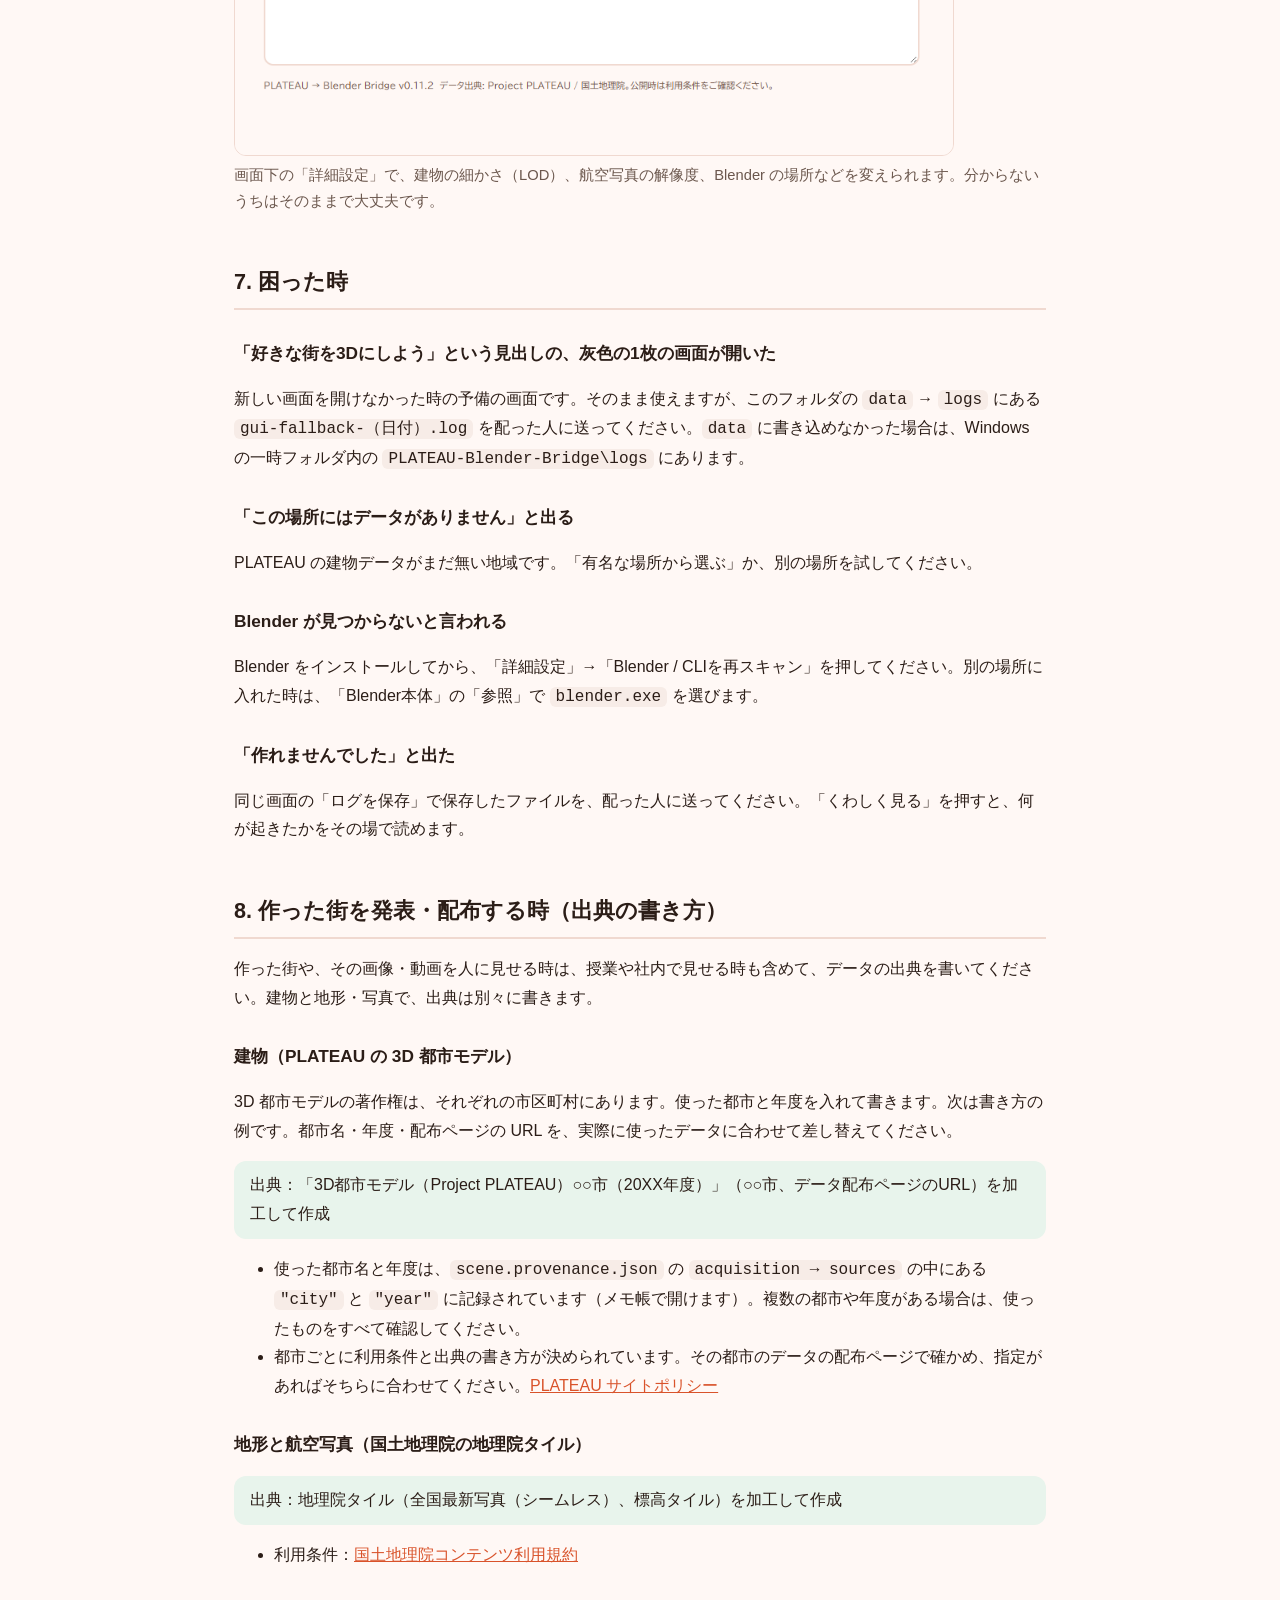
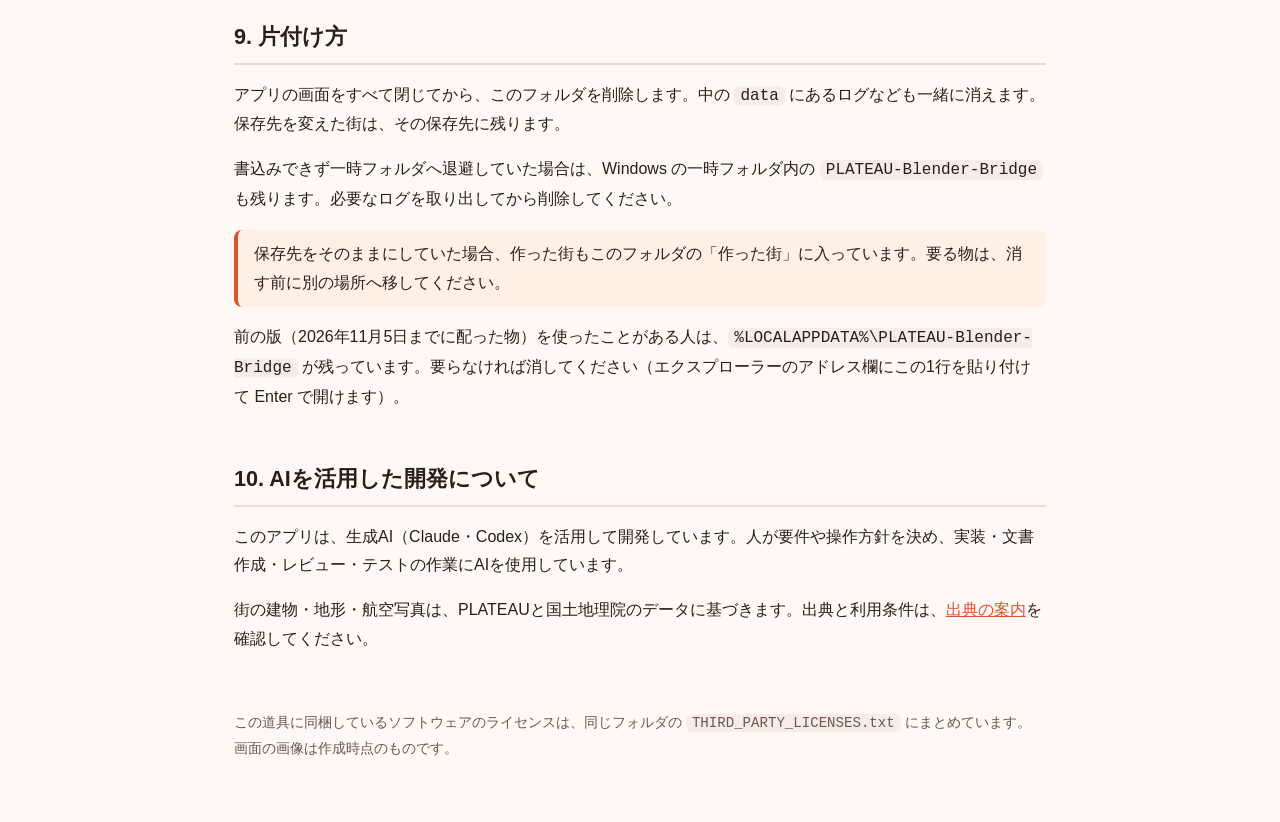
==== commit 97f8a240: "GitHub公開向けに案内とAI開発の明記を整える Organ: codex" ====
--- a/packaging/user_docs/使い方ガイド.html
+++ b/packaging/user_docs/使い方ガイド.html
@@ -18,7 +18,7 @@
   nav ol { margin:0; padding-left:1.4em; }
   a { color:var(--accent); }
   figure { margin:16px 0 24px; }
-  figure img { width:100%; max-width:720px; border:1px solid var(--line); border-radius:12px; display:block; }
+  figure img { width:100%; height:auto; max-width:720px; border:1px solid var(--line); border-radius:12px; display:block; }
   figcaption { color:var(--sub); font-size:.92rem; margin-top:6px; }
   .step { background:var(--card); border:1px solid var(--line); border-radius:14px; padding:4px 22px 8px; margin:18px 0; }
   .num { display:inline-flex; align-items:center; justify-content:center; width:1.8em; height:1.8em;
@@ -52,6 +52,7 @@
   <li><a href="#trouble">困った時</a></li>
   <li><a href="#credit">発表・配布する時の出典</a></li>
   <li><a href="#cleanup">片付け方</a></li>
+  <li><a href="#ai-development">AIを活用した開発について</a></li>
 </ol>
 </nav>
 
@@ -73,11 +74,12 @@
 </table>
 
 <h2 id="start">3. 始め方</h2>
-<p>このフォルダは、デスクトップやドキュメントなど自分で書き込める場所に置いて使います。ログなどもこのフォルダの中の <code>data</code> に書くので、パソコンのほかの場所は汚しません。<br>
-（「Program Files」の中など書き込めない場所でも動きますが、その時はログが Windows の一時フォルダに、作った街が「ドキュメント\PLATEAU」に置かれます）</p>
+<p>このフォルダは、デスクトップやドキュメントなど、自分で書き込める場所に置いて使います。アプリのログと画面表示用のデータは、フォルダ内の <code>data</code> に保存します。</p>
+<p>書き込めない場合は Windows の一時フォルダ内の <code>PLATEAU-Blender-Bridge</code> に保存し、街の既定の保存先は「ドキュメント\PLATEAU」に切り替わります。書込み権限や一時フォルダの状態によっては起動できないため、まずは自分で書き込める場所に置いてください。</p>
 <div class="step">
   <h3><span class="num">1</span>exe をダブルクリック</h3>
   <p>このフォルダの <code>PLATEAU-Blender-Bridge.exe</code> をダブルクリックします。</p>
+  <p><code>_internal</code> や <code>tools</code> は、exe と同じフォルダに置いたままにしてください。</p>
 </div>
 <div class="step">
   <h3><span class="num">2</span>Windows の確認が出たら</h3>
@@ -92,7 +94,7 @@
 
 <h3>質問1：どこの街を作りますか？</h3>
 <figure>
-  <img src="ガイドの画像/01-place-empty.png" alt="最初の画面。どこの街を作りますか？と聞かれている">
+  <img src="ガイドの画像/01-place-empty.png" width="900" height="780" alt="最初の画面。どこの街を作りますか？と聞かれている">
   <figcaption>最初の画面。上の欄に緯度・経度を入れます。</figcaption>
 </figure>
 <p>座標が分からない時は、次のどちらかを使います。</p>
@@ -101,33 +103,34 @@
   <li><b>Googleマップで探す</b> …… 地図で場所を右クリック → いちばん上に出る数字（緯度, 経度）を押してコピー → 欄に貼り付け。</li>
 </ul>
 <figure>
-  <img src="ガイドの画像/02-place-selected.png" alt="東京タワーを選んだところ。データがありますと緑で表示されている">
+  <img src="ガイドの画像/02-place-selected.png" width="900" height="780" alt="東京タワーを選んだところ。データがありますと緑で表示されている">
   <figcaption>「確認」で、その場所にデータがあるかを調べます。緑の「データがあります」が出れば OK。</figcaption>
 </figure>
 
 <h3>質問2：広さ</h3>
 <figure>
-  <img src="ガイドの画像/03-size.png" alt="広さを選ぶ画面">
+  <img src="ガイドの画像/03-size.png" width="900" height="780" alt="広さを選ぶ画面">
   <figcaption>初めてなら「小さめ（200m 四方）」がおすすめ。広いほど時間とデータ量が増えます。</figcaption>
 </figure>
 
 <h3>質問3：保存先</h3>
 <figure>
-  <img src="ガイドの画像/04-output.png" alt="保存先の画面。アプリのフォルダの中の「作った街」に保存すると表示されている">
+  <img src="ガイドの画像/04-output.png" width="900" height="780" alt="保存先の画面。アプリのフォルダの中の「作った街」に保存すると表示されている">
   <figcaption>そのままなら、このフォルダの中の「作った街」に <code>scene.blend</code> として保存されます。「ドキュメント」や「その他…」で別の場所も選べます。</figcaption>
 </figure>
 <p>「<b>3Dの街を作る</b>」を押すと作り始めます。</p>
 
 <figure>
-  <img src="ガイドの画像/05-running.png" alt="作成中の画面。2/4 建物を準備しています">
+  <img src="ガイドの画像/05-running.png" width="900" height="780" alt="作成中の画面。2/4 建物を準備しています">
   <figcaption>作成中。4つの段階を順に進みます。小さめなら数十秒〜数分です。</figcaption>
 </figure>
 <figure>
-  <img src="ガイドの画像/06-done.png" alt="街ができました！の画面">
+  <img src="ガイドの画像/06-done.png" width="900" height="780" alt="街ができました！の画面">
   <figcaption>できあがり。「Blenderで街を開く」で、すぐに Blender が開きます。</figcaption>
 </figure>
 
 <h2 id="files">5. できあがったファイル</h2>
+<p>同じ名前の街がある場合は <code>scene_2.blend</code>、<code>scene_3.blend</code>… と連番になり、出典の記録と作業用フォルダも、その名前に合わせて作られます。</p>
 <table>
   <tr><th>scene.blend</th><td>3D の街。Blender で開きます。航空写真も中に入っています。</td></tr>
   <tr><th>scene.provenance.json</th><td>使ったデータの出典の記録。消さないでください。</td></tr>
@@ -152,13 +155,13 @@
 
 <h3>詳細設定</h3>
 <figure>
-  <img src="ガイドの画像/07-advanced.png" alt="詳細設定の画面">
+  <img src="ガイドの画像/07-advanced.png" width="900" height="780" alt="詳細設定の画面">
   <figcaption>画面下の「詳細設定」で、建物の細かさ（LOD）、航空写真の解像度、Blender の場所などを変えられます。分からないうちはそのままで大丈夫です。</figcaption>
 </figure>
 
 <h2 id="trouble">7. 困った時</h2>
 <h3>「好きな街を3Dにしよう」という見出しの、灰色の1枚の画面が開いた</h3>
-<p>新しい画面を開けなかった時の予備の画面です。そのまま使えますが、このフォルダの <code>data</code> → <code>logs</code> にある <code>gui-fallback-（日付）.log</code> を配った人に送ってください。</p>
+<p>新しい画面を開けなかった時の予備の画面です。そのまま使えますが、このフォルダの <code>data</code> → <code>logs</code> にある <code>gui-fallback-（日付）.log</code> を配った人に送ってください。<code>data</code> に書き込めなかった場合は、Windows の一時フォルダ内の <code>PLATEAU-Blender-Bridge\logs</code> にあります。</p>
 <h3>「この場所にはデータがありません」と出る</h3>
 <p>PLATEAU の建物データがまだ無い地域です。「有名な場所から選ぶ」か、別の場所を試してください。</p>
 <h3>Blender が見つからないと言われる</h3>
@@ -169,10 +172,10 @@
 <h2 id="credit">8. 作った街を発表・配布する時（出典の書き方）</h2>
 <p>作った街や、その画像・動画を人に見せる時は、授業や社内で見せる時も含めて、データの出典を書いてください。建物と地形・写真で、出典は別々に書きます。</p>
 <h3>建物（PLATEAU の 3D 都市モデル）</h3>
-<p>3D 都市モデルの著作権は、それぞれの市区町村にあります。使った都市と年度を入れて書きます。例（○○と年度を差し替える）：</p>
-<p class="note">出典：「3D都市モデル（Project PLATEAU）○○区（2025年度）」（国土交通省）を加工して作成</p>
-<ul>
-  <li>使った都市名と年度は、<code>scene.provenance.json</code> の <code>"city"</code> と <code>"year"</code> に記録されています（メモ帳で開けます）。</li>
+<p>3D 都市モデルの著作権は、それぞれの市区町村にあります。使った都市と年度を入れて書きます。次は書き方の例です。都市名・年度・配布ページの URL を、実際に使ったデータに合わせて差し替えてください。</p>
+<p class="note">出典：「3D都市モデル（Project PLATEAU）○○市（20XX年度）」（○○市、データ配布ページのURL）を加工して作成</p>
+<ul>
+  <li>使った都市名と年度は、<code>scene.provenance.json</code> の <code>acquisition → sources</code> の中にある <code>"city"</code> と <code>"year"</code> に記録されています（メモ帳で開けます）。複数の都市や年度がある場合は、使ったものをすべて確認してください。</li>
   <li>都市ごとに利用条件と出典の書き方が決められています。その都市のデータの配布ページで確かめ、指定があればそちらに合わせてください。<a href="https://www.mlit.go.jp/plateau/site-policy/">PLATEAU サイトポリシー</a></li>
 </ul>
 <h3>地形と航空写真（国土地理院の地理院タイル）</h3>
@@ -182,9 +185,14 @@
 </ul>
 
 <h2 id="cleanup">9. 片付け方</h2>
-<p>このフォルダを消すだけです。ログなども中の <code>data</code> にあるので、一緒に消えます。</p>
+<p>アプリの画面をすべて閉じてから、このフォルダを削除します。中の <code>data</code> にあるログなども一緒に消えます。保存先を変えた街は、その保存先に残ります。</p>
+<p>書込みできず一時フォルダへ退避していた場合は、Windows の一時フォルダ内の <code>PLATEAU-Blender-Bridge</code> も残ります。必要なログを取り出してから削除してください。</p>
 <p class="warn">保存先をそのままにしていた場合、作った街もこのフォルダの「作った街」に入っています。要る物は、消す前に別の場所へ移してください。</p>
 <p>前の版（2026年11月5日までに配った物）を使ったことがある人は、<span class="path">%LOCALAPPDATA%\PLATEAU-Blender-Bridge</span> が残っています。要らなければ消してください（エクスプローラーのアドレス欄にこの1行を貼り付けて Enter で開けます）。</p>
+
+<h2 id="ai-development">10. AIを活用した開発について</h2>
+<p>このアプリは、生成AI（Claude・Codex）を活用して開発しています。人が要件や操作方針を決め、実装・文書作成・レビュー・テストの作業にAIを使用しています。</p>
+<p>街の建物・地形・航空写真は、PLATEAUと国土地理院のデータに基づきます。出典と利用条件は、<a href="#credit">出典の案内</a>を確認してください。</p>
 
 <footer>
   この道具に同梱しているソフトウェアのライセンスは、同じフォルダの <code>THIRD_PARTY_LICENSES.txt</code> にまとめています。<br>
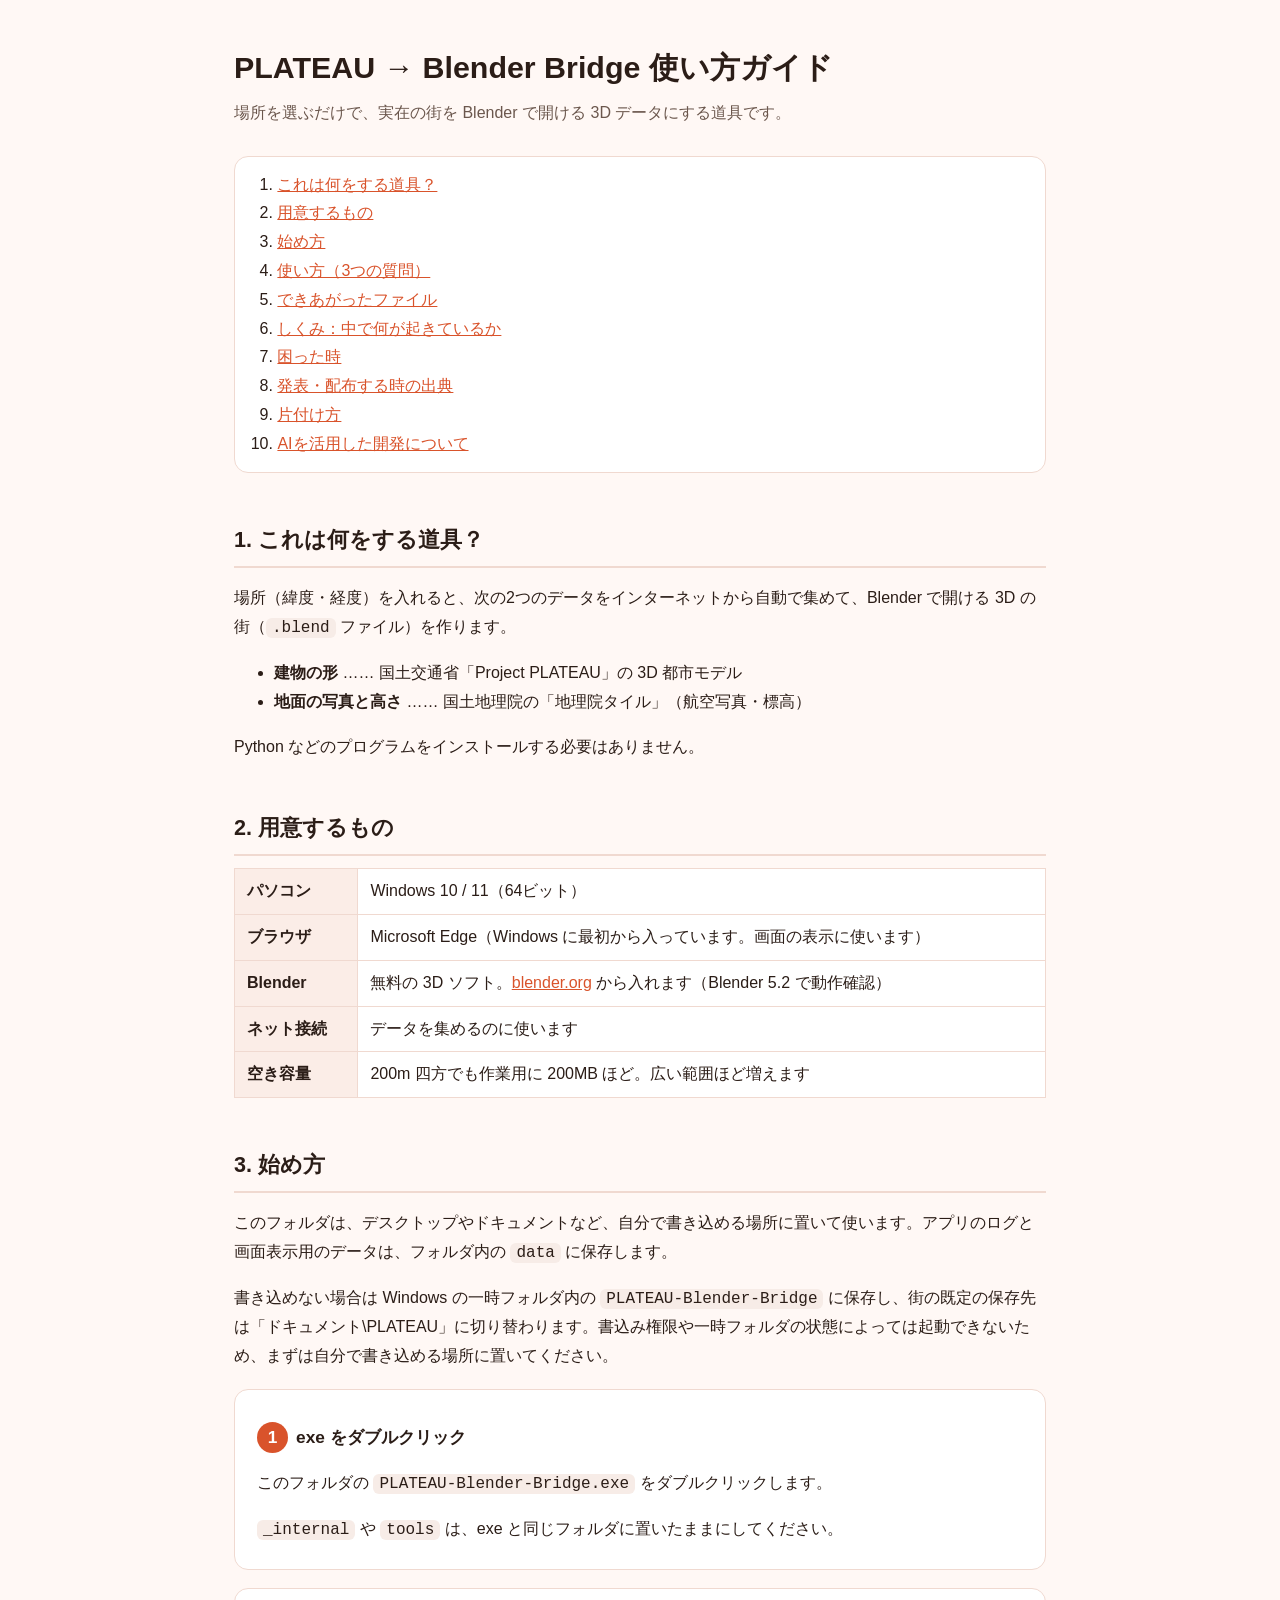
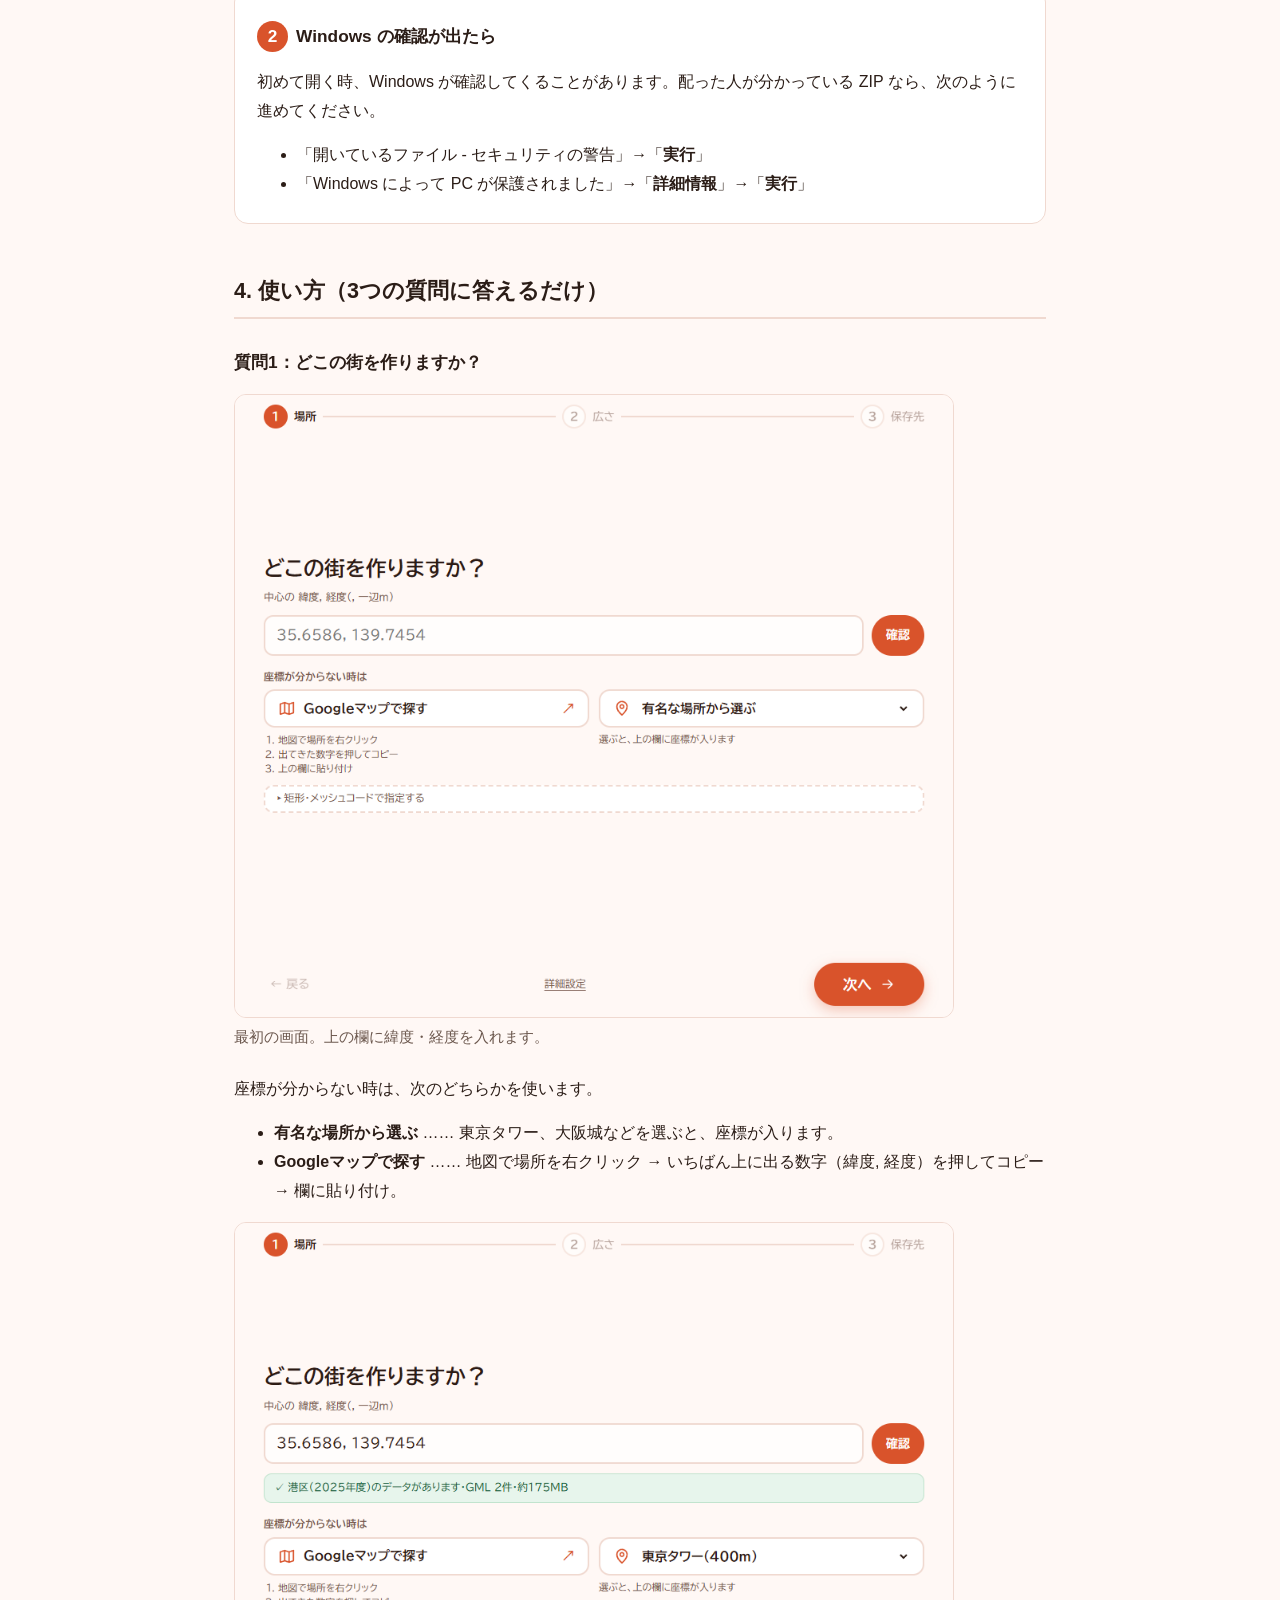
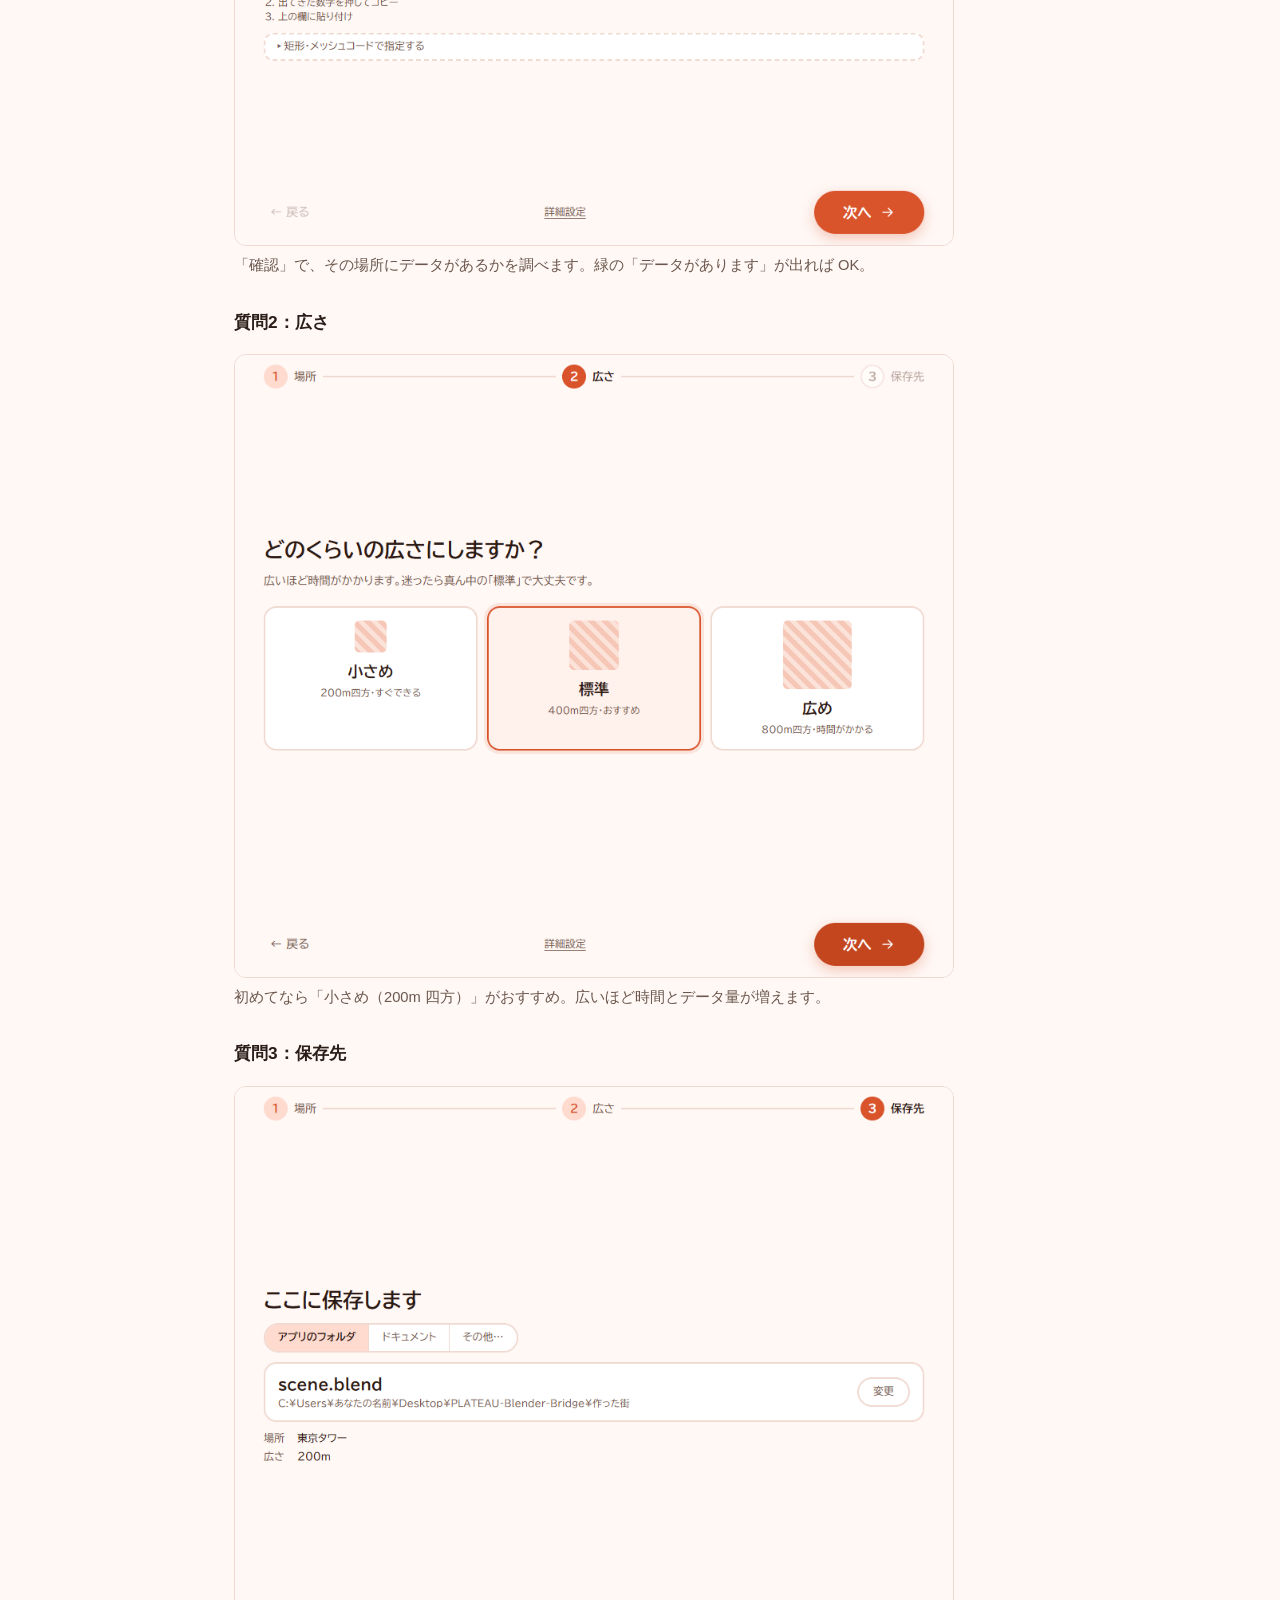
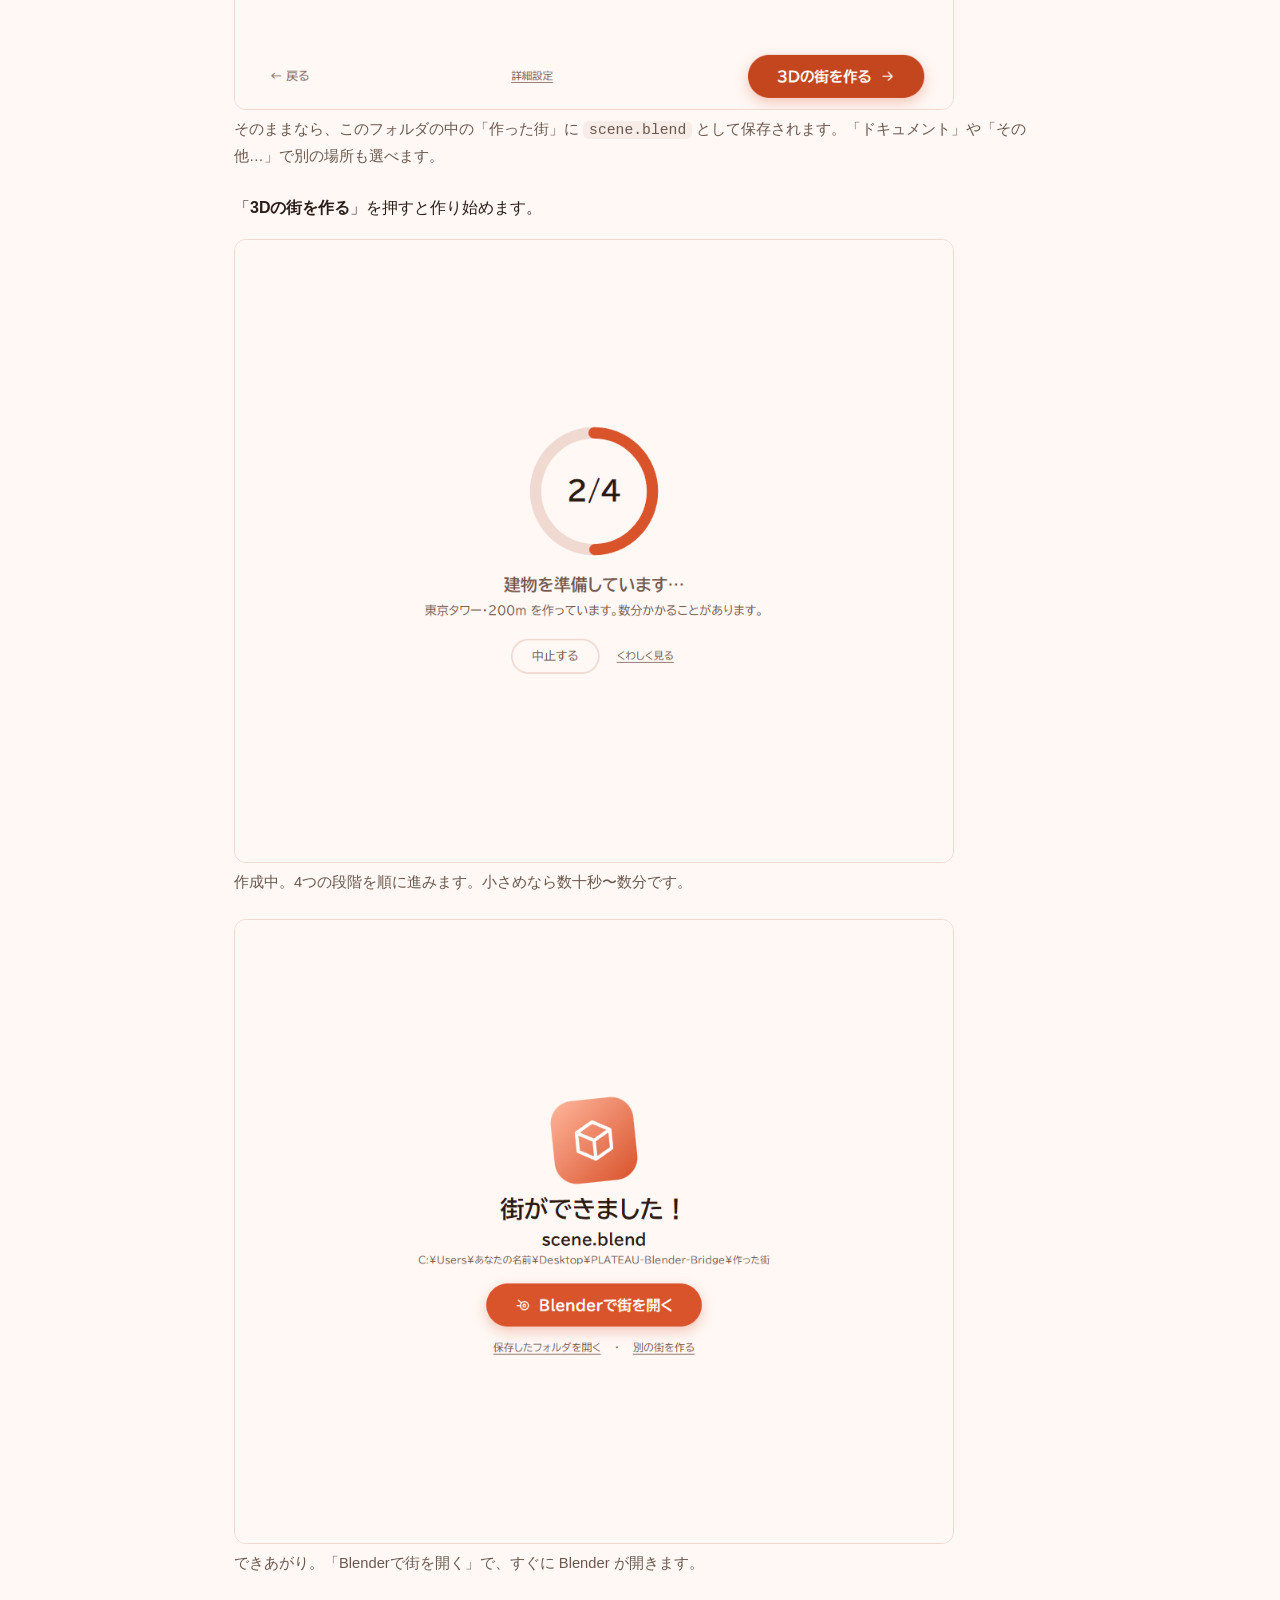
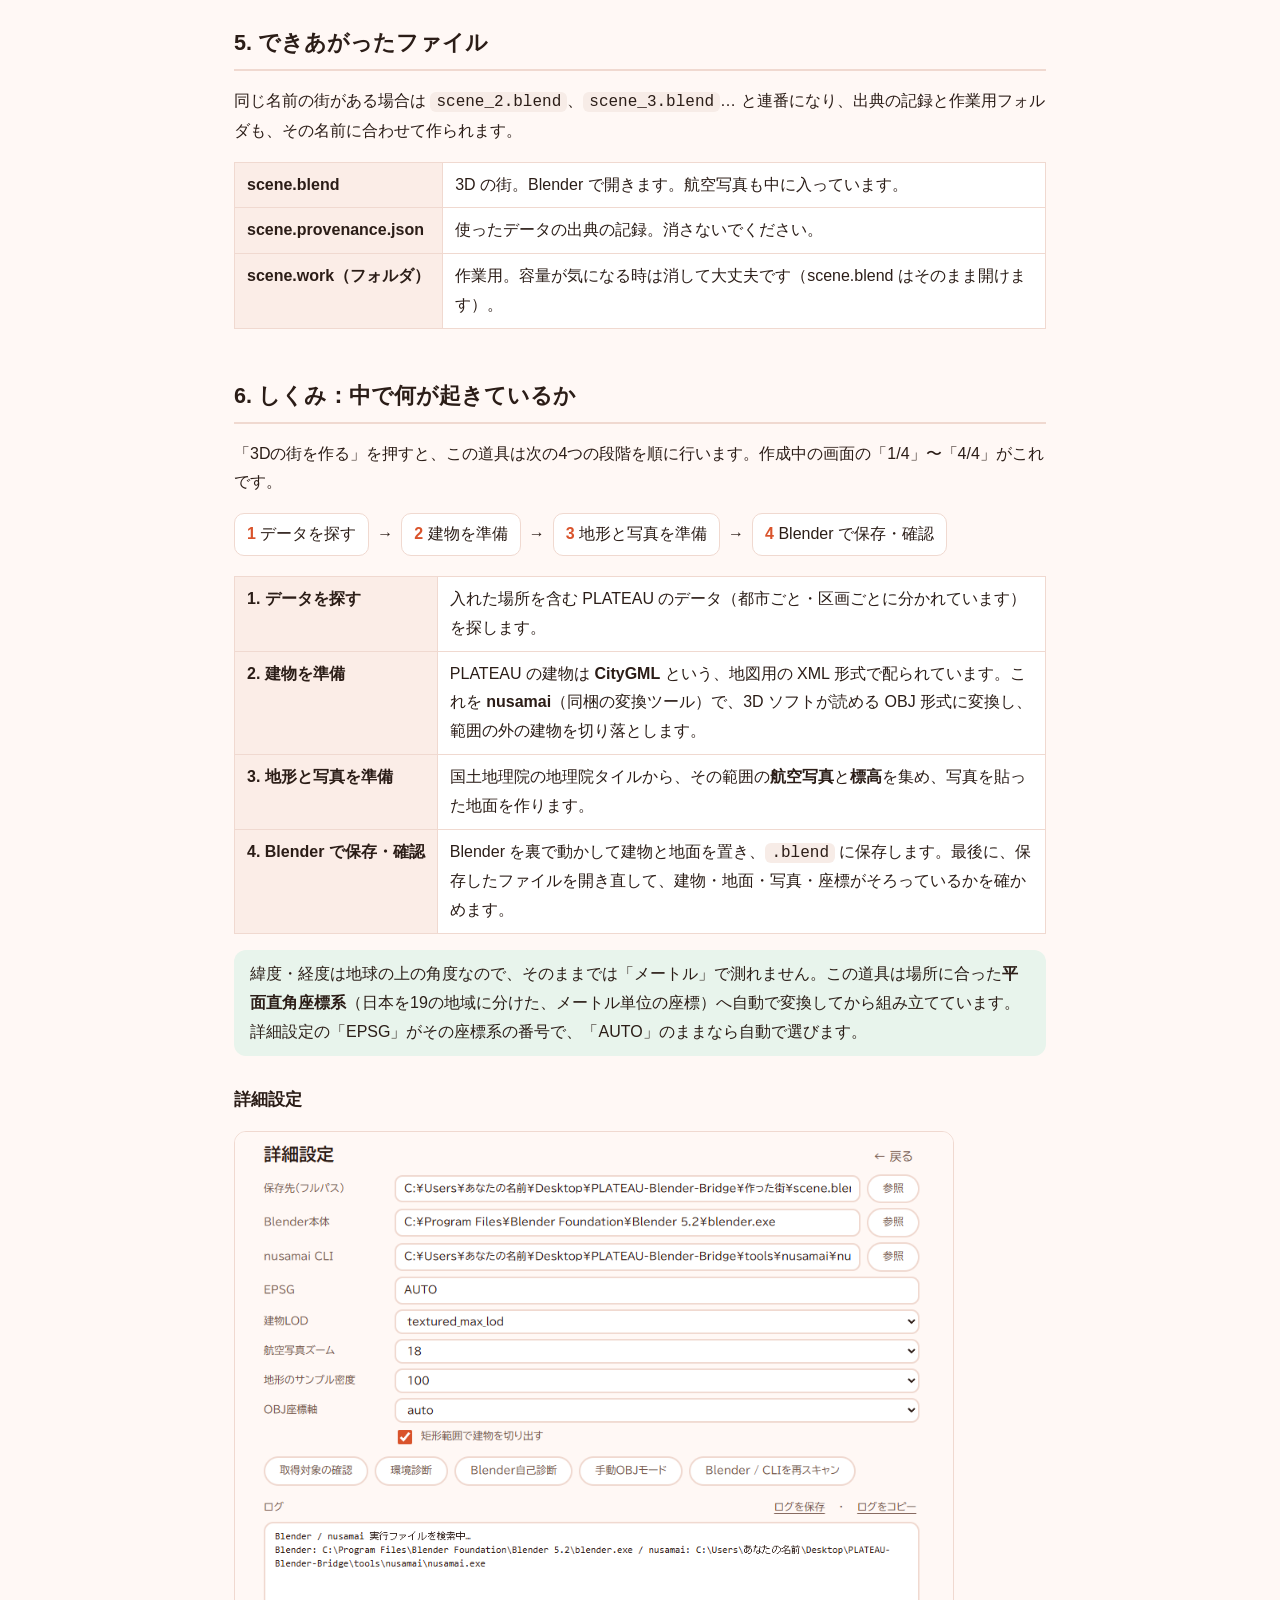
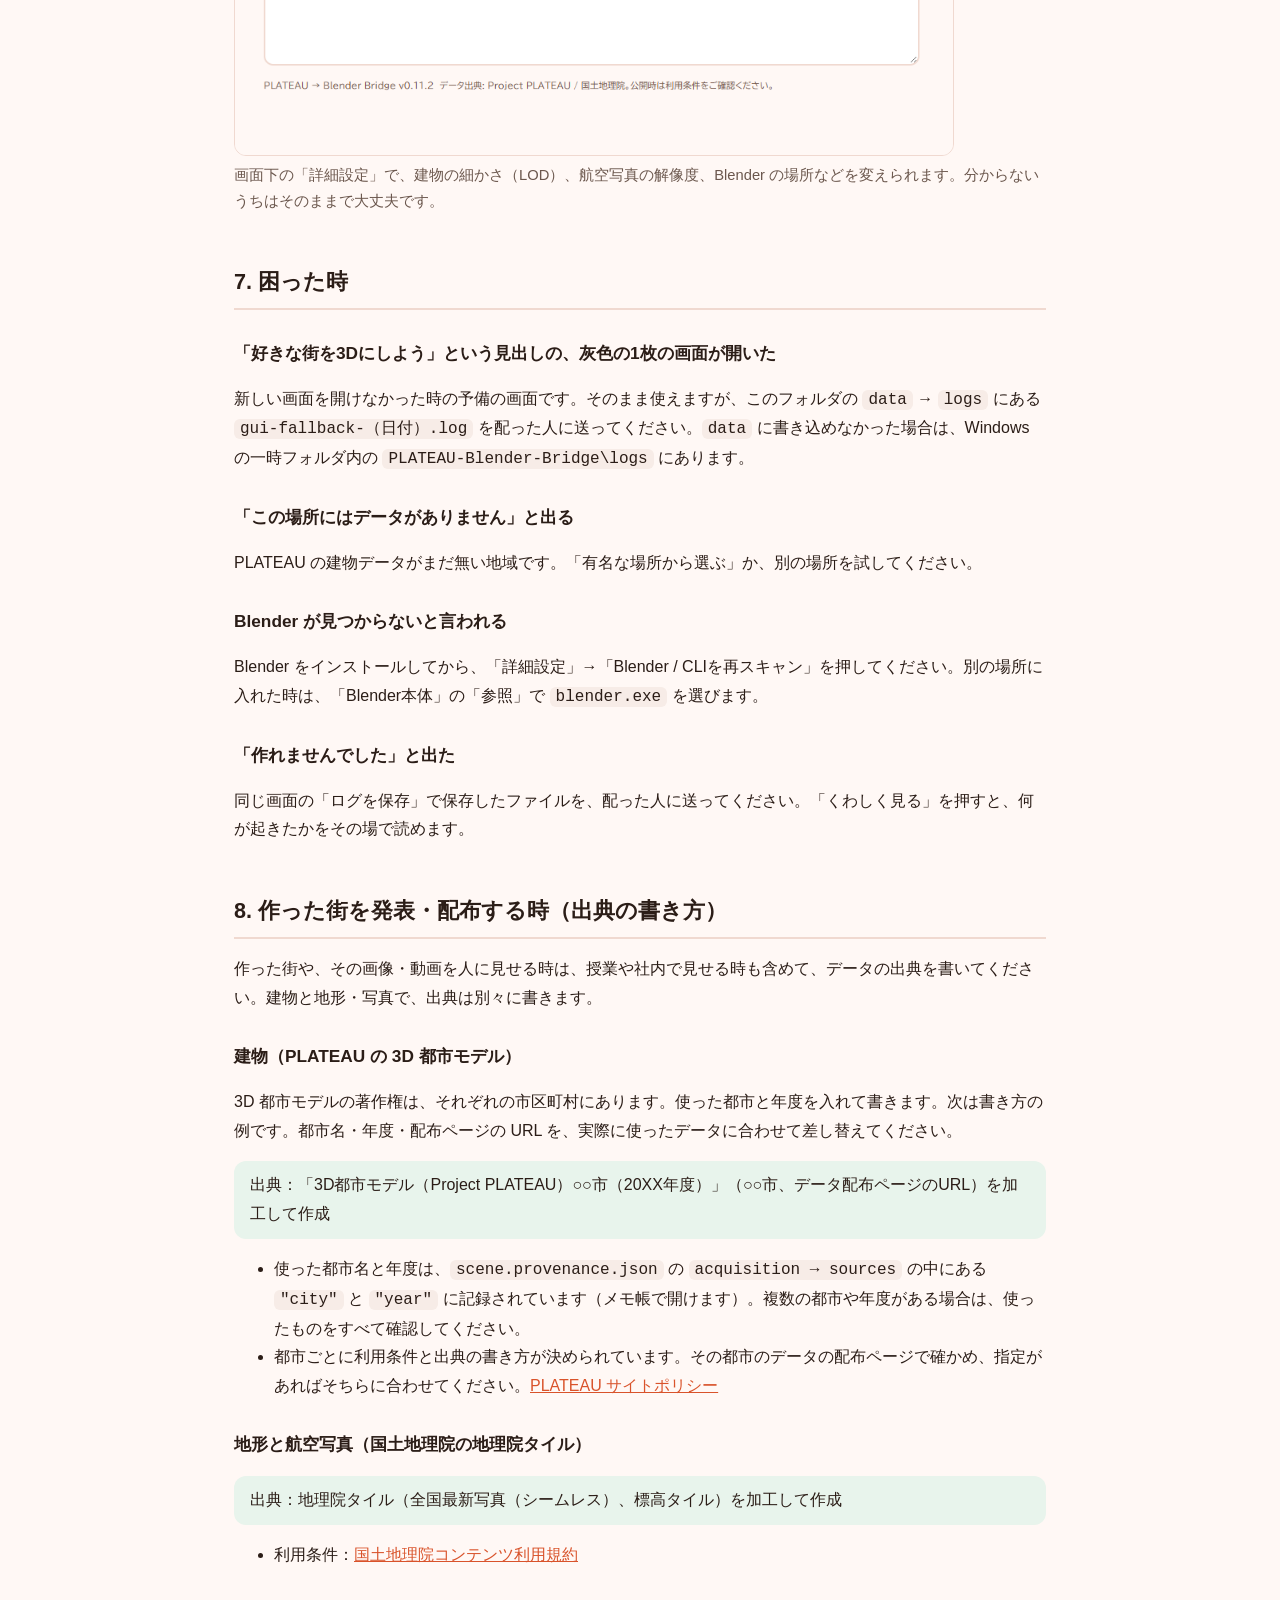
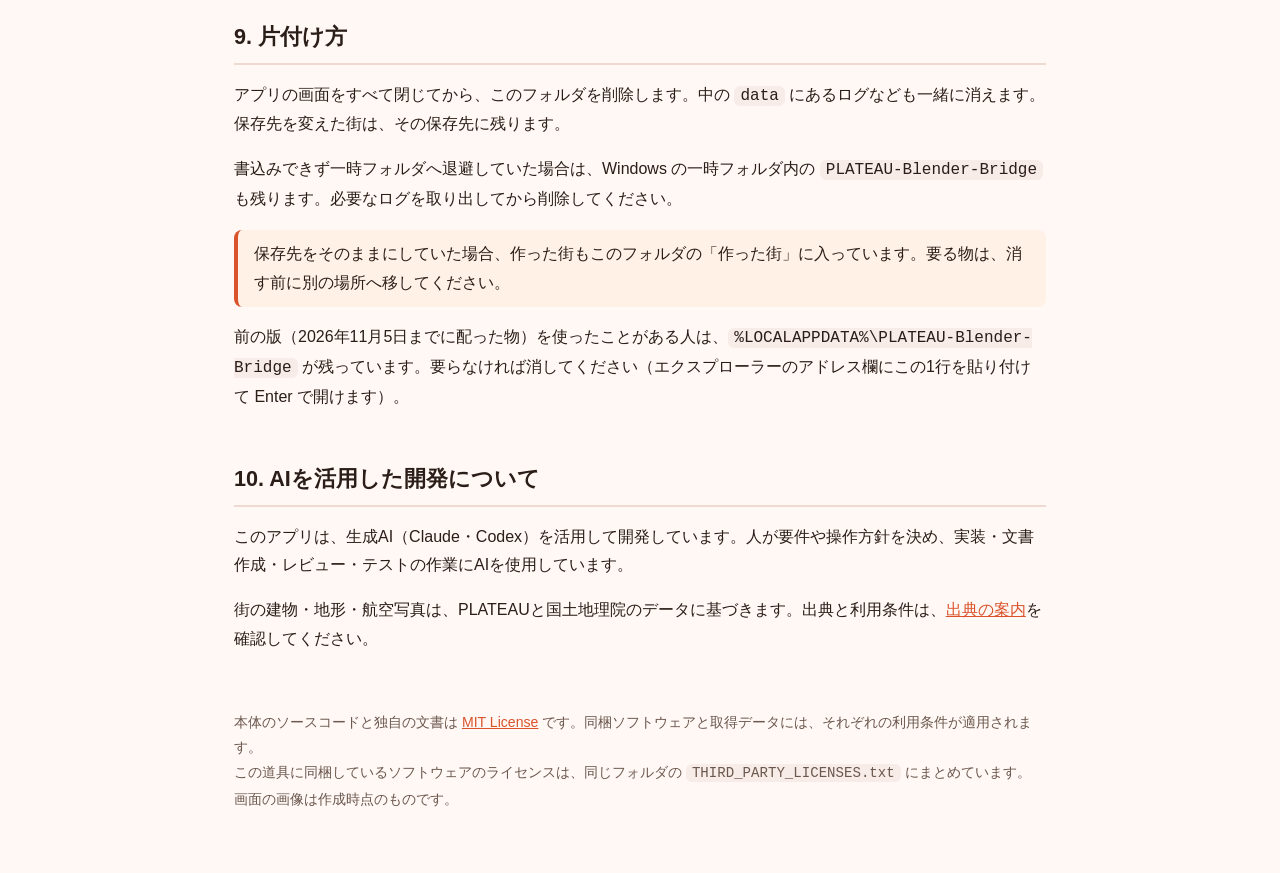
==== commit 9c863629: "MITライセンスと配布準備を整え、開発文書の呼称を整理する EXEのReleaseはnusamai依存物の再配布条件確認まで保留する。  Organ: codex" ====
--- a/packaging/user_docs/使い方ガイド.html
+++ b/packaging/user_docs/使い方ガイド.html
@@ -195,6 +195,7 @@
 <p>街の建物・地形・航空写真は、PLATEAUと国土地理院のデータに基づきます。出典と利用条件は、<a href="#credit">出典の案内</a>を確認してください。</p>
 
 <footer>
+  本体のソースコードと独自の文書は <a href="LICENSE">MIT License</a> です。同梱ソフトウェアと取得データには、それぞれの利用条件が適用されます。<br>
   この道具に同梱しているソフトウェアのライセンスは、同じフォルダの <code>THIRD_PARTY_LICENSES.txt</code> にまとめています。<br>
   画面の画像は作成時点のものです。
 </footer>
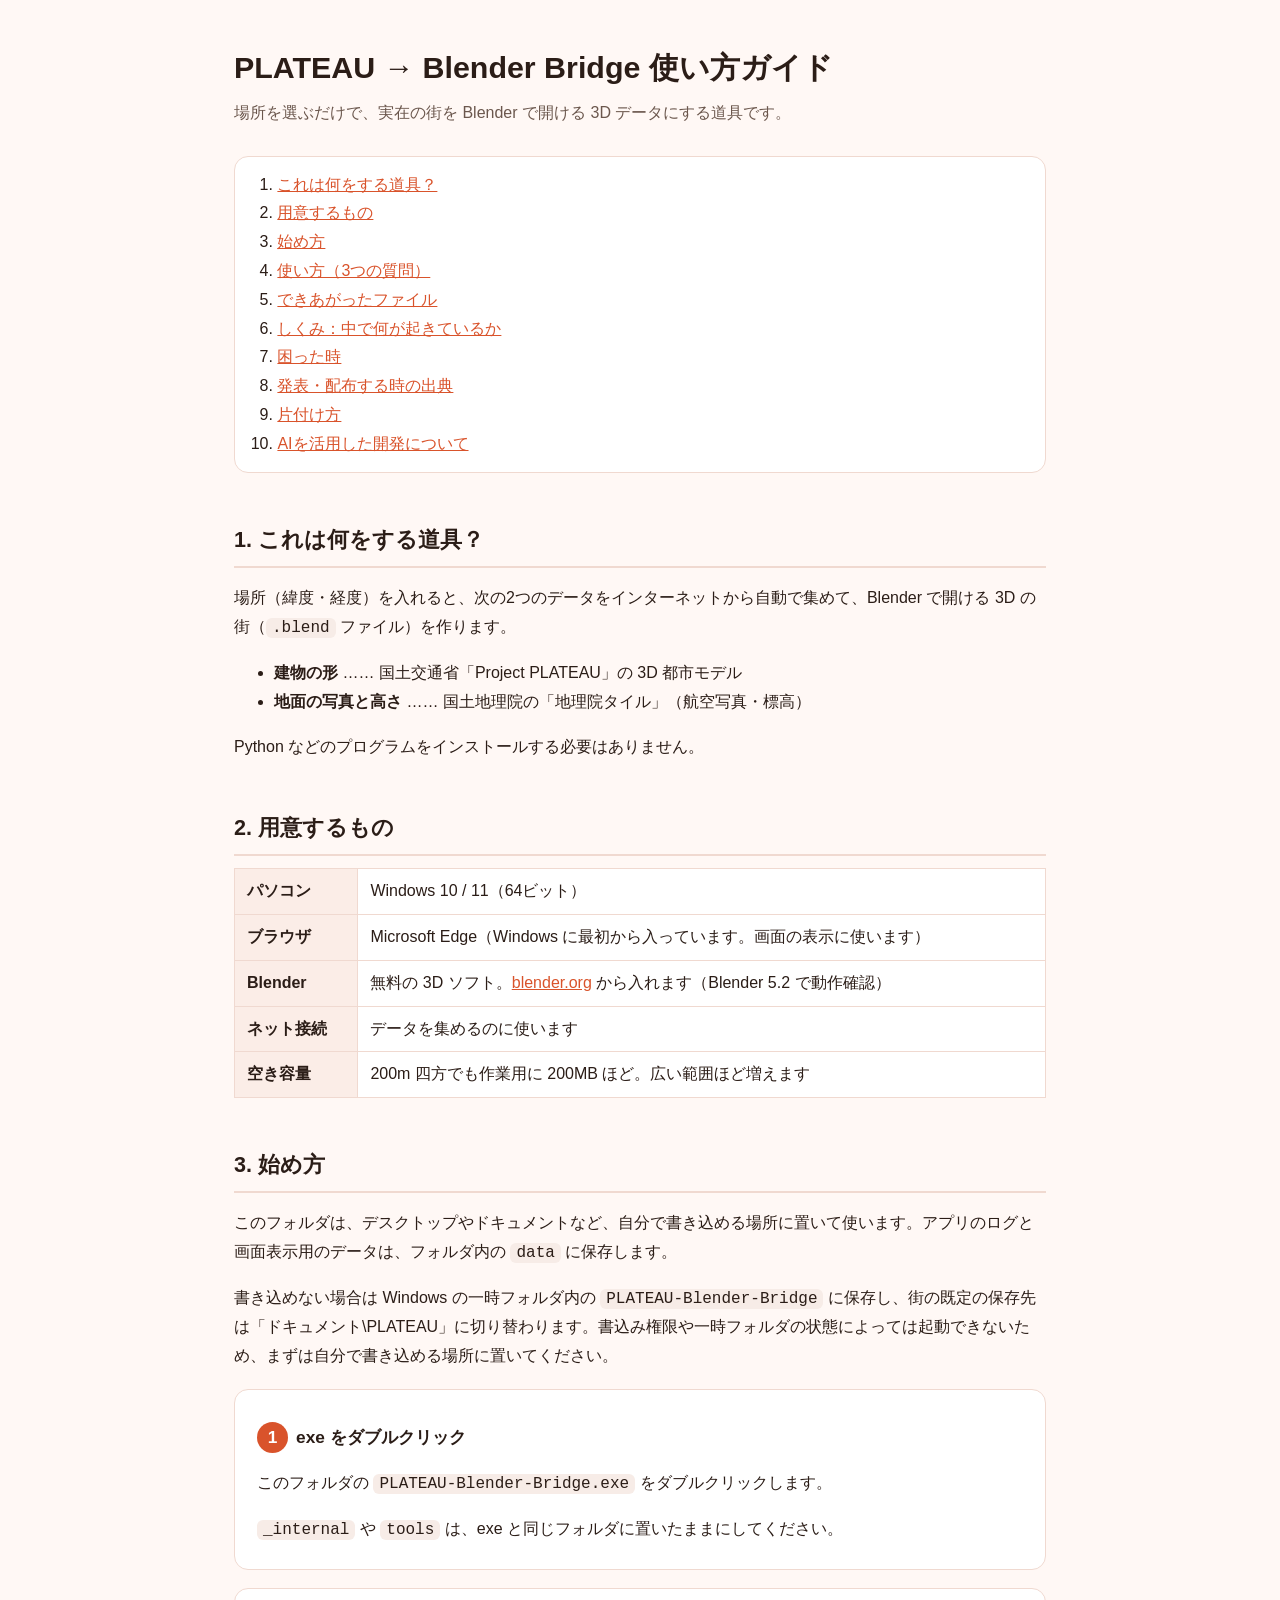
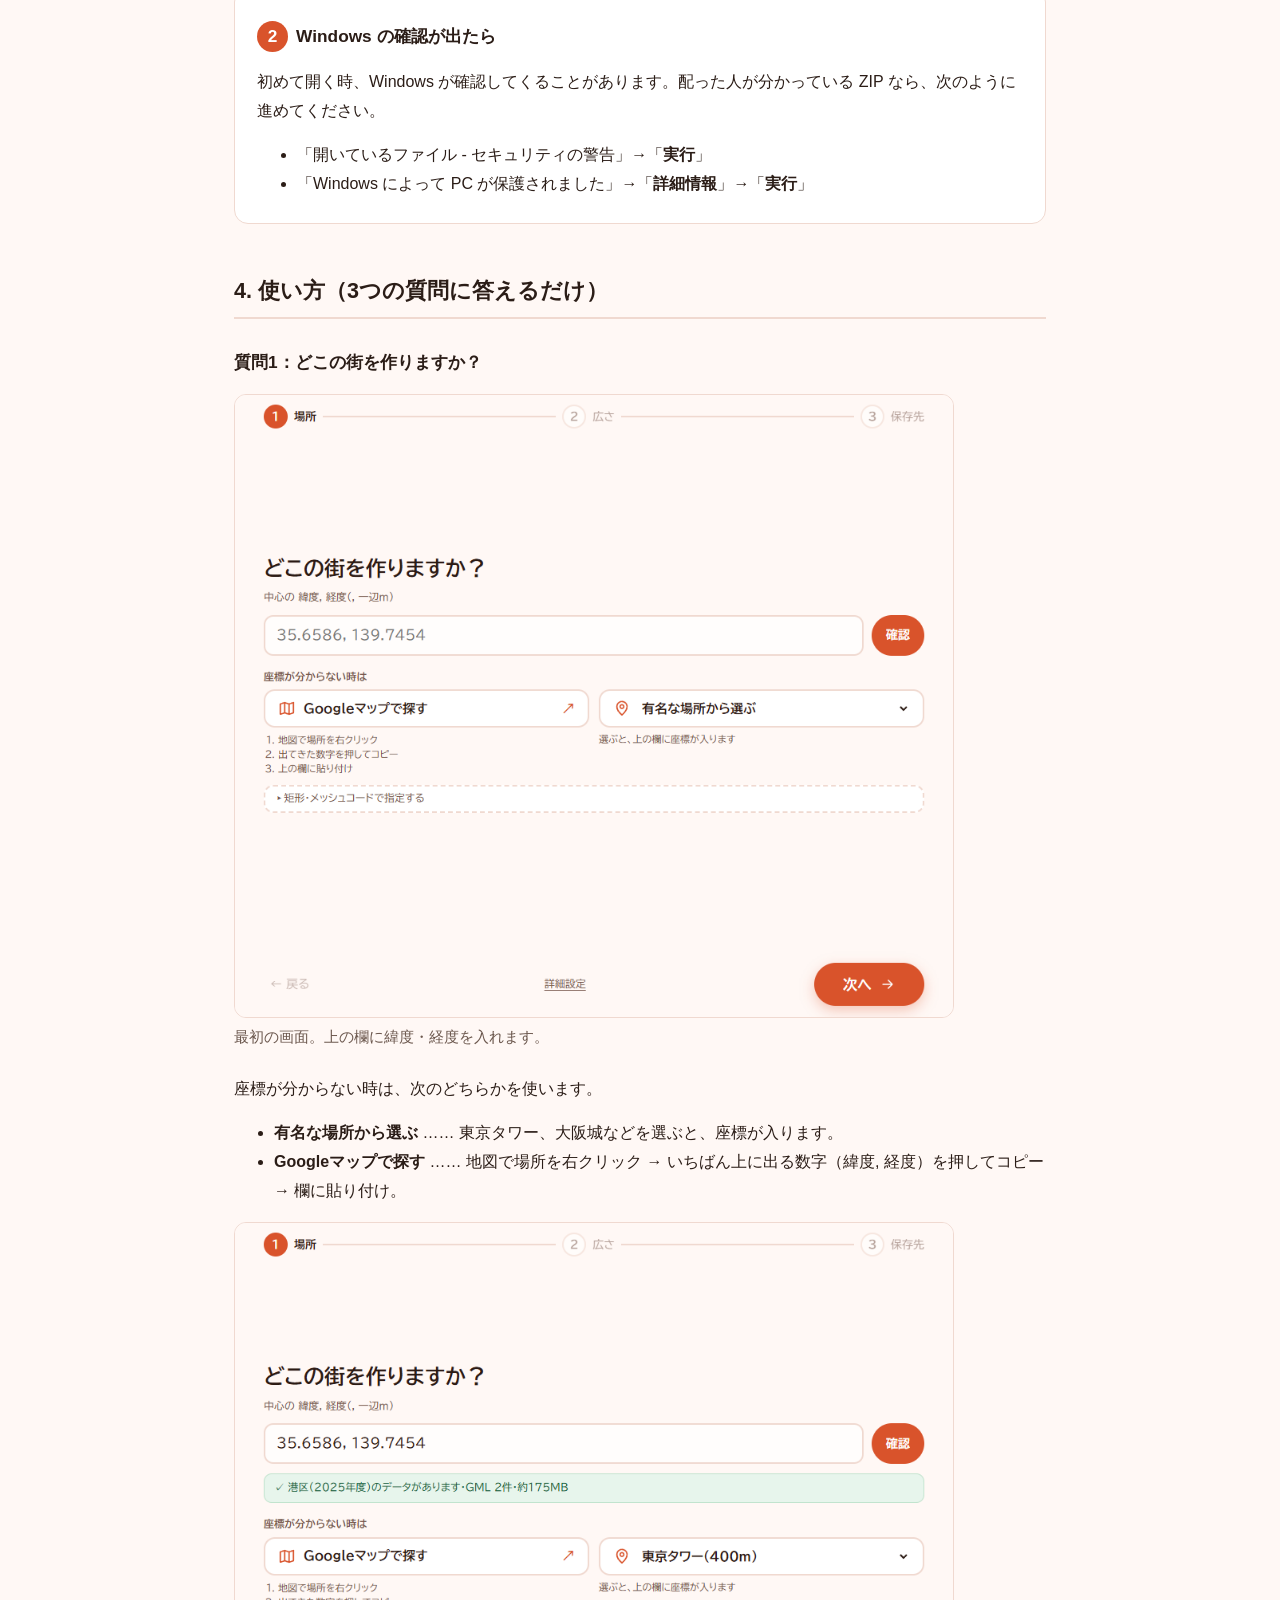
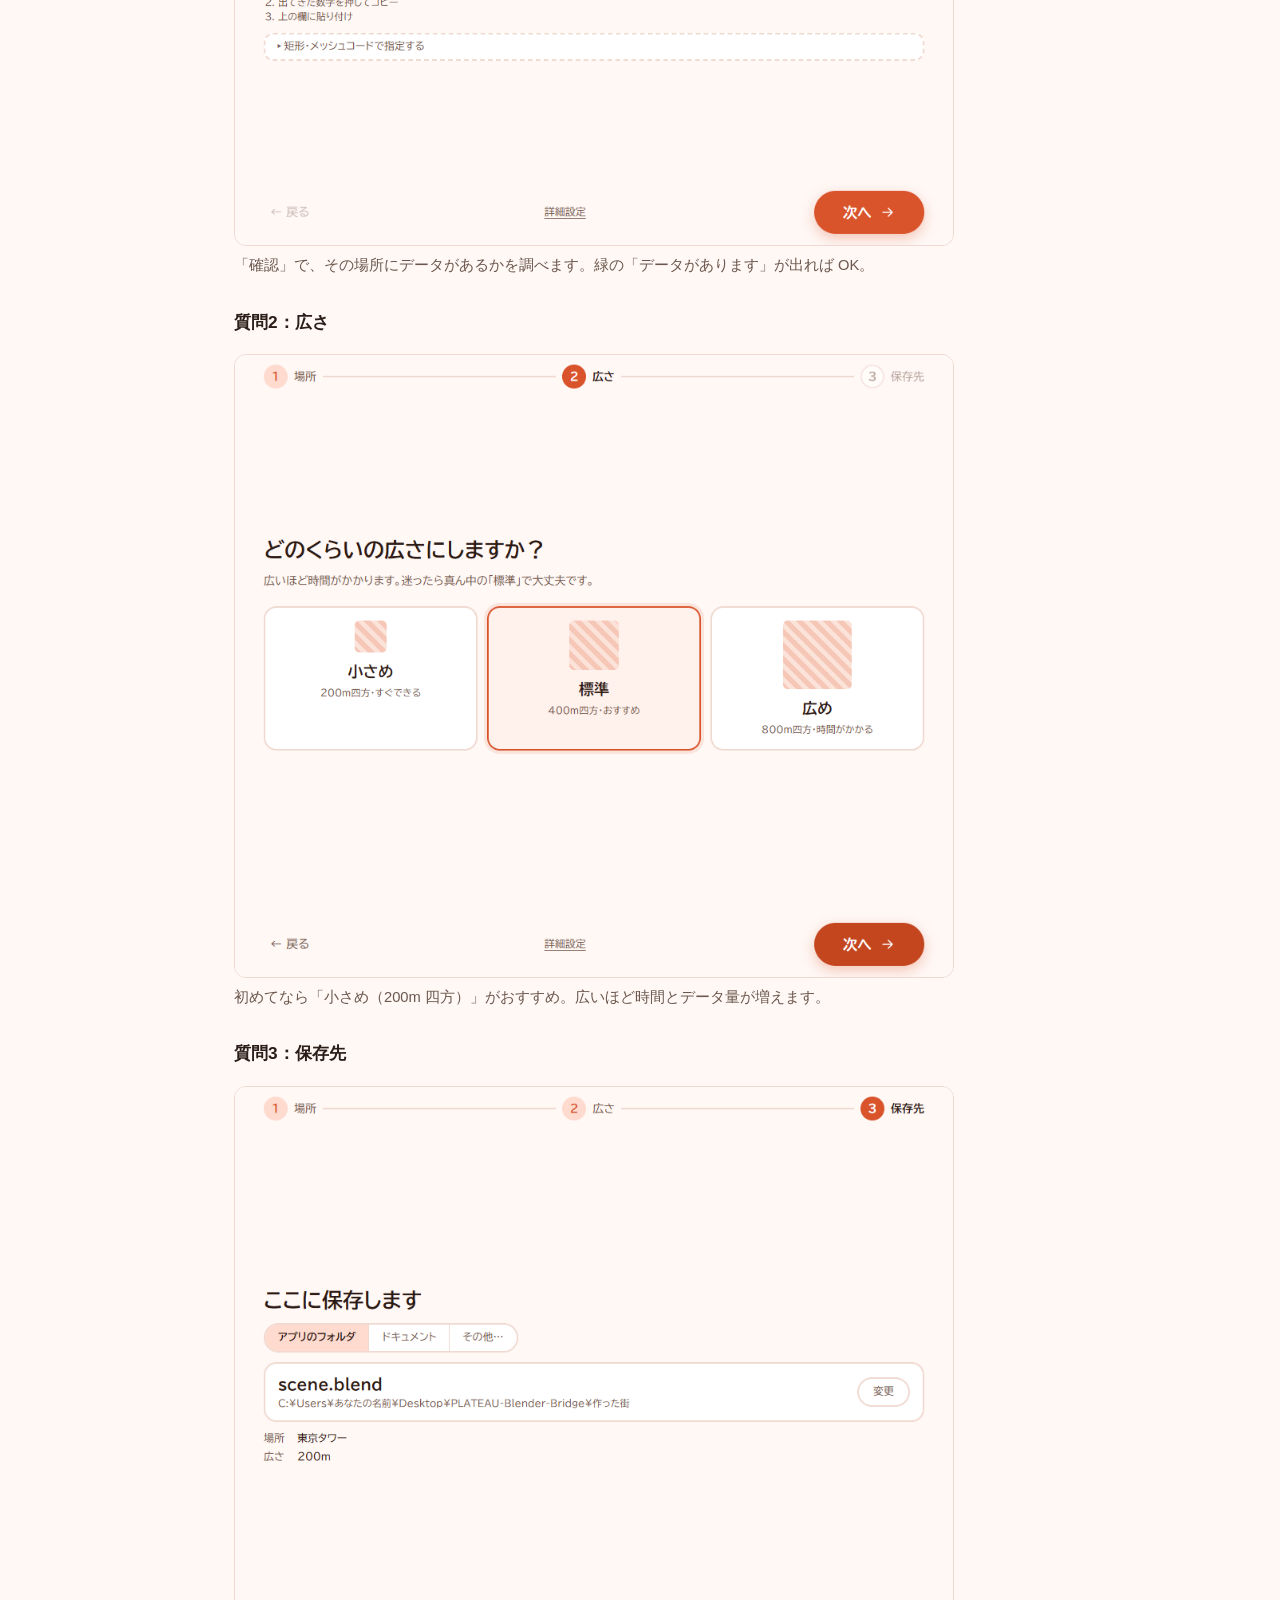
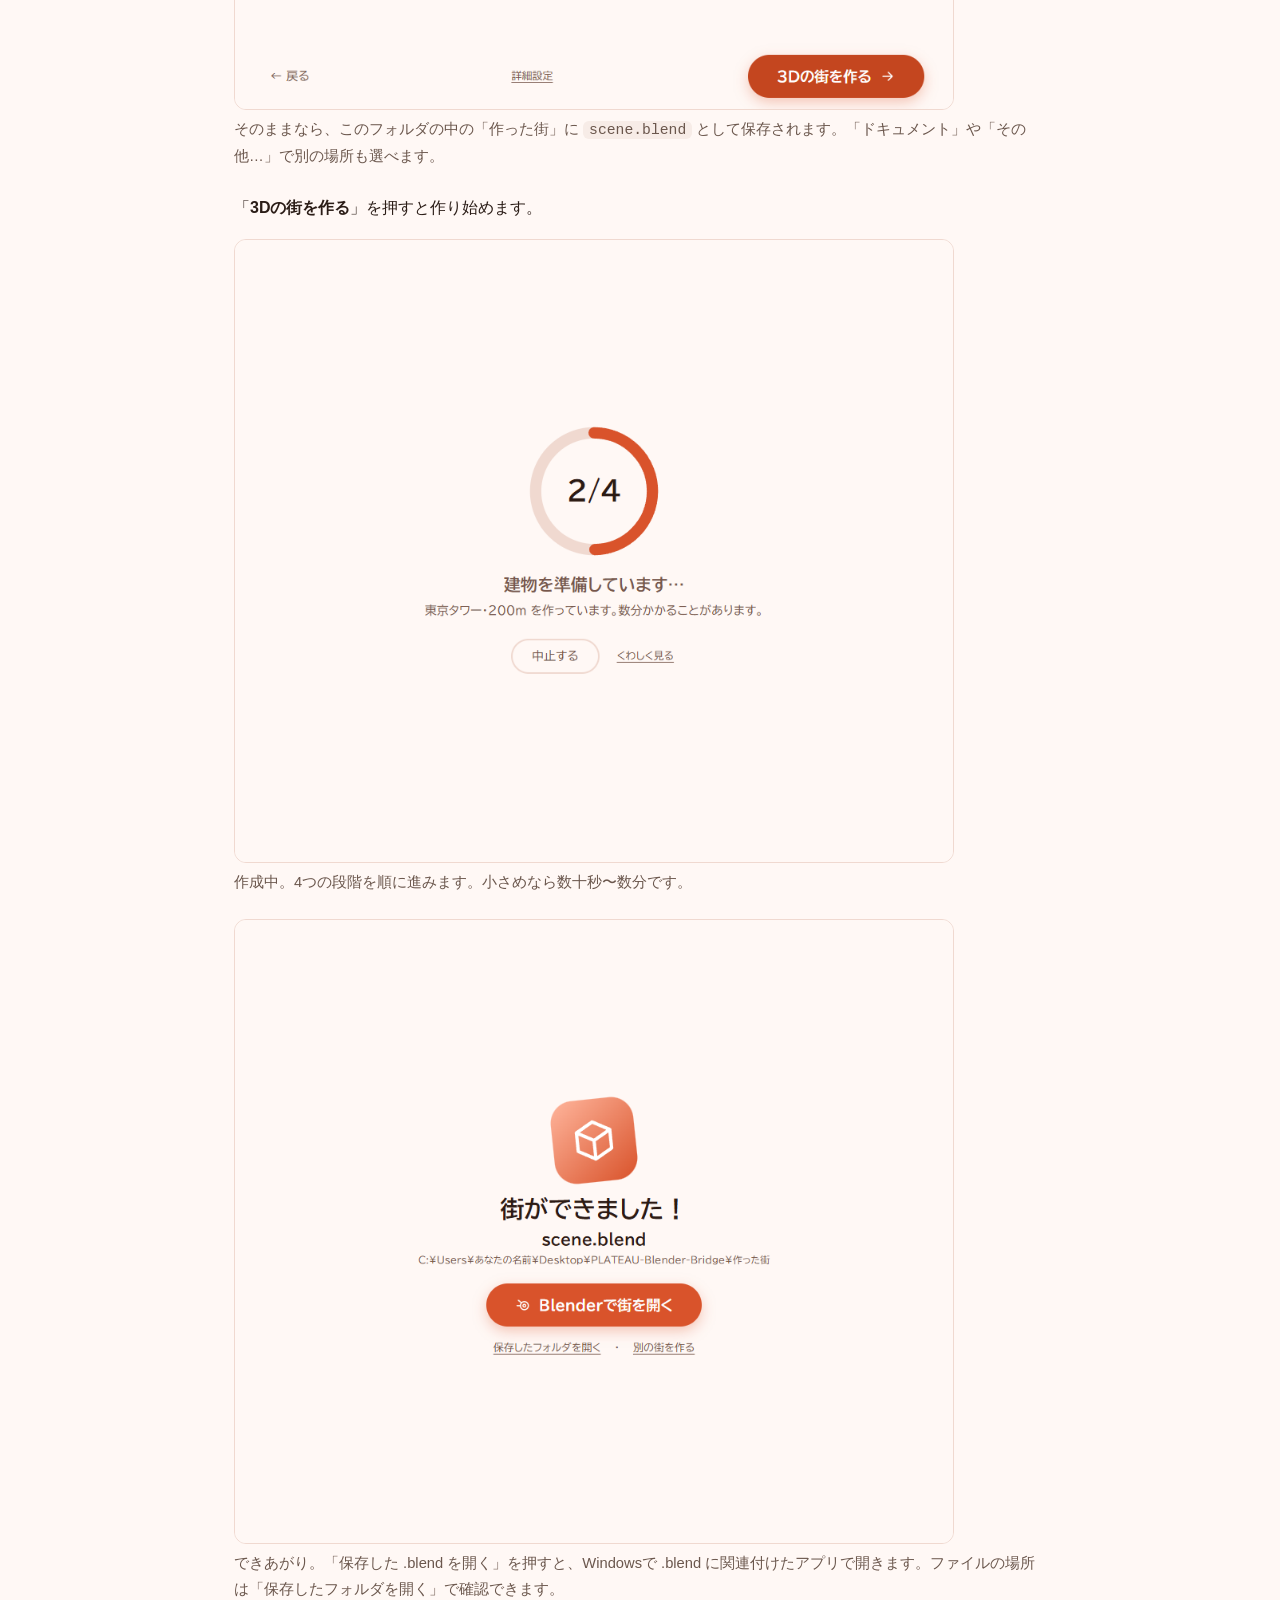
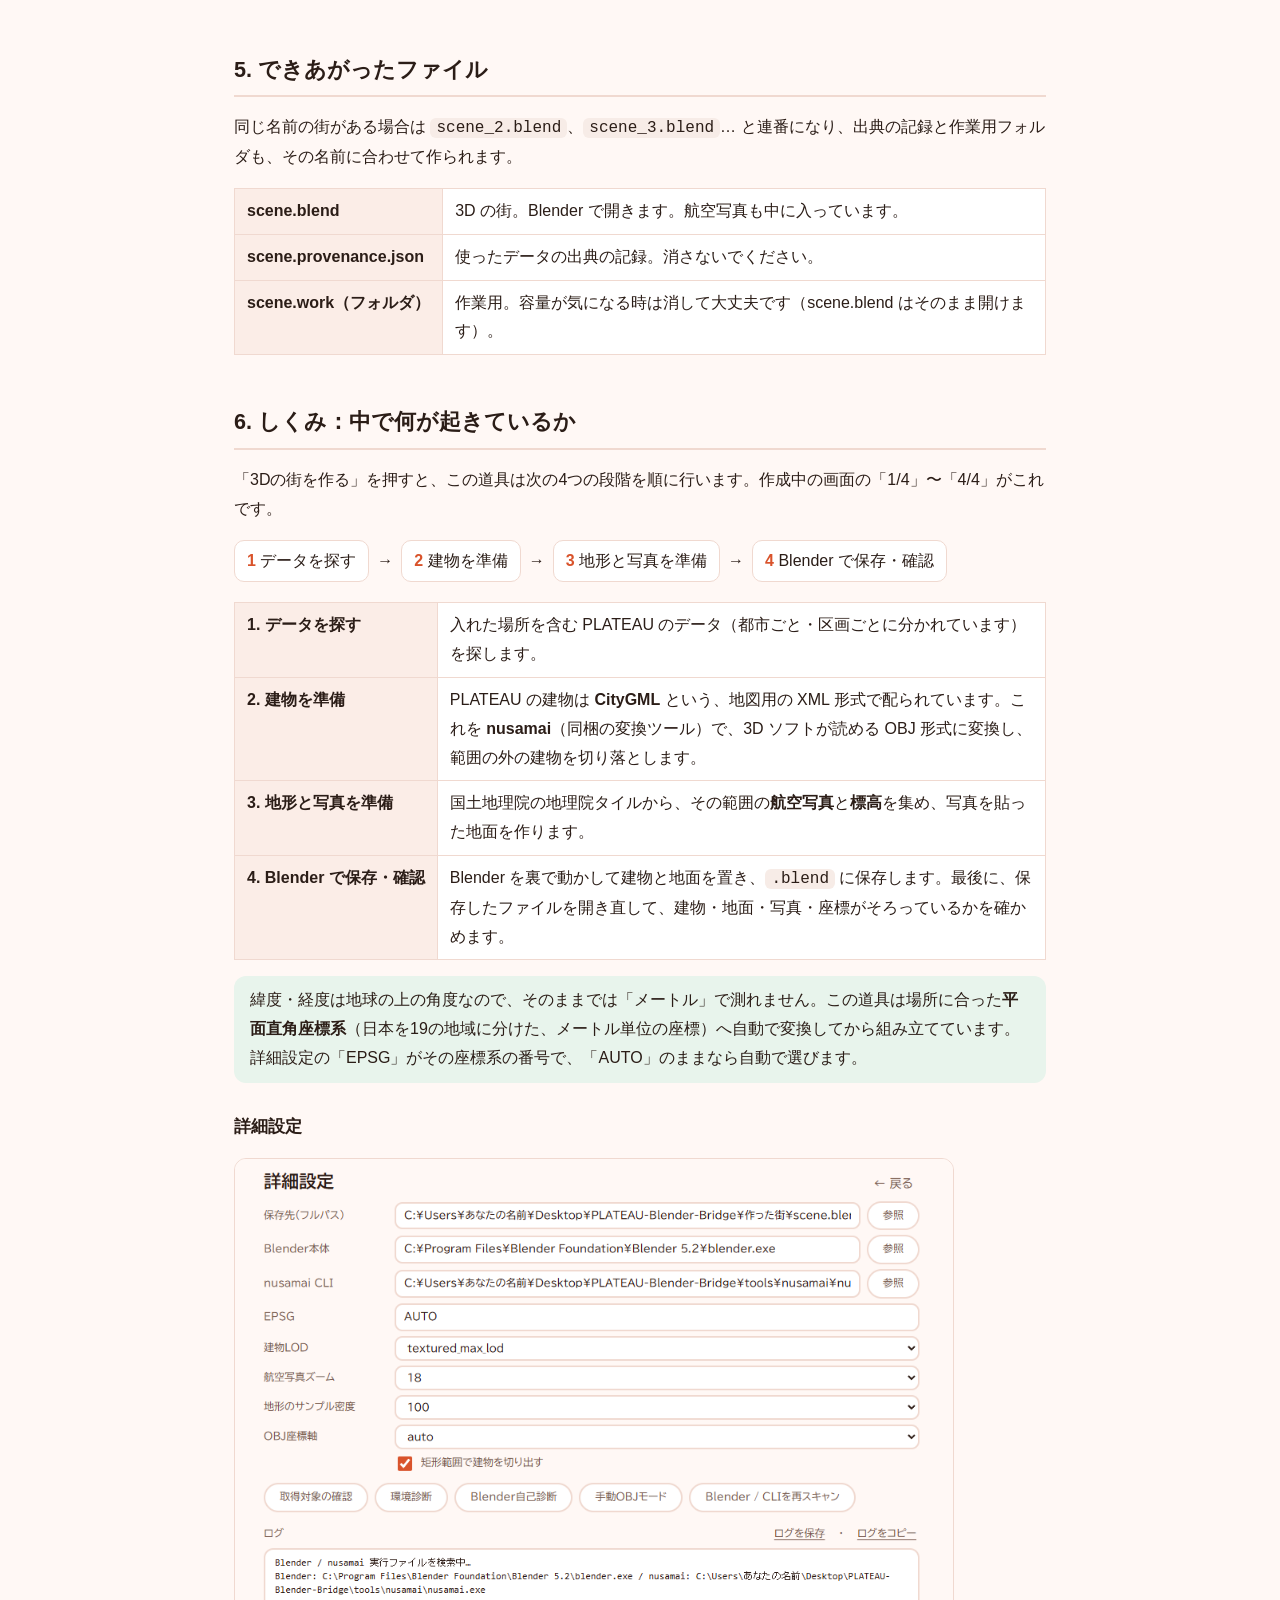
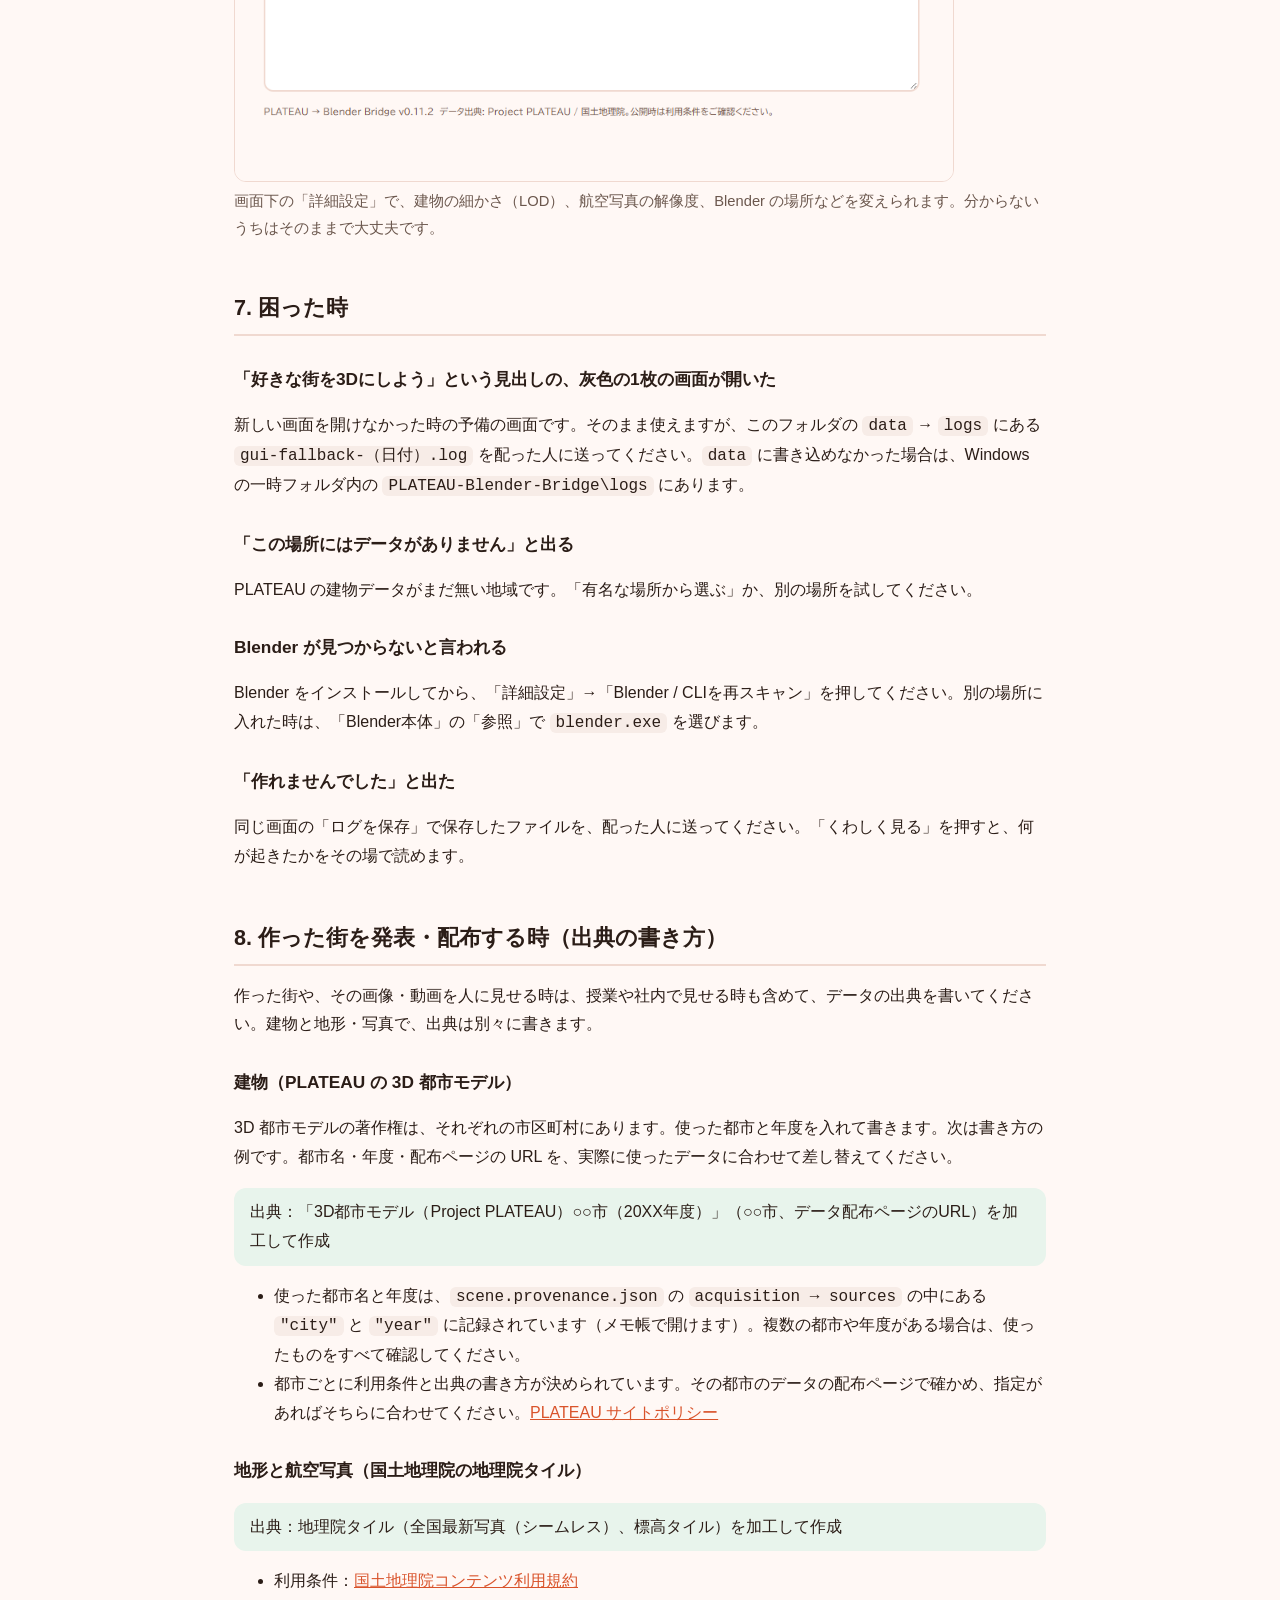
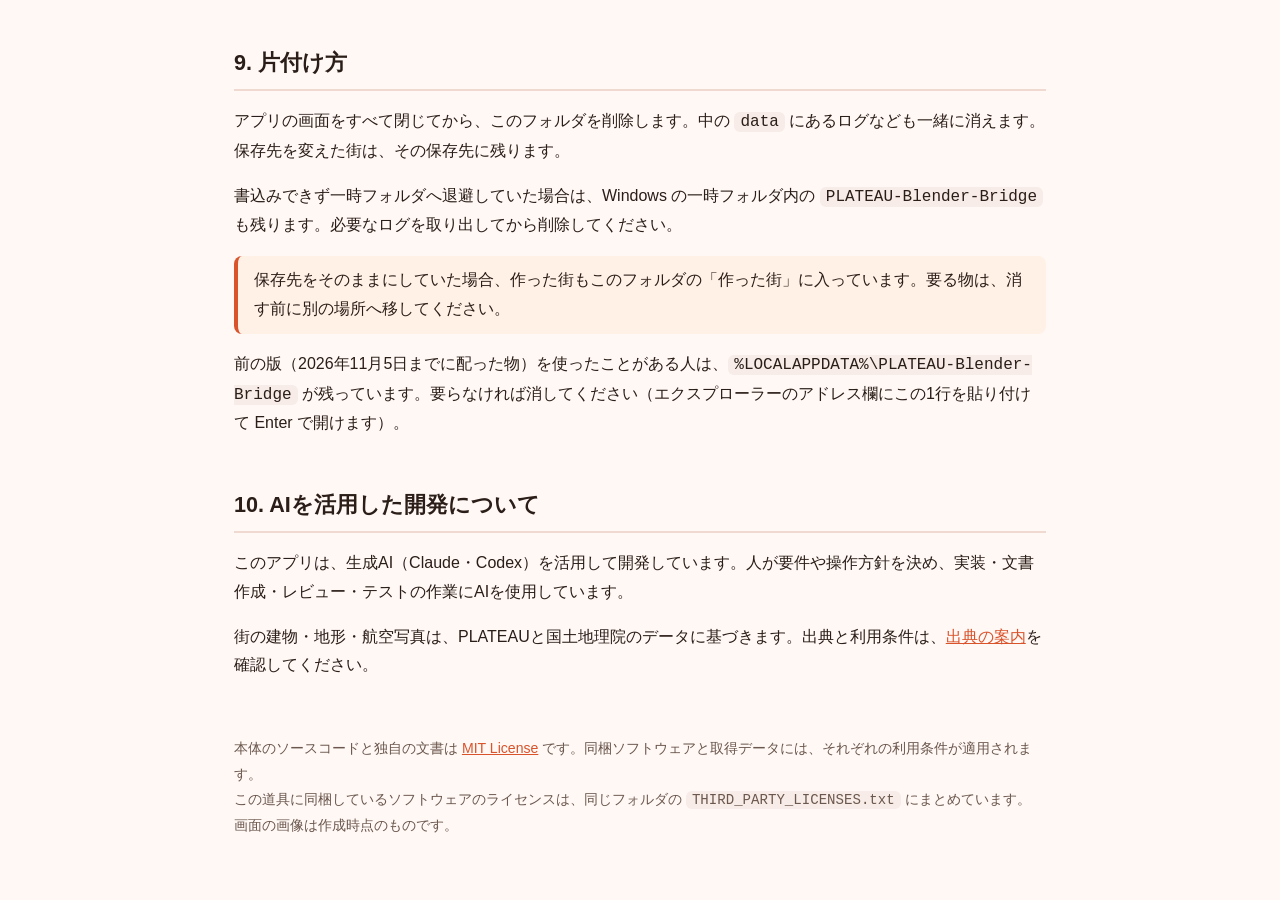
==== commit 4b10affc: "v0.11.5 範囲プレビューと保存・再試行の操作を改善 Organ: codex" ====
--- a/packaging/user_docs/使い方ガイド.html
+++ b/packaging/user_docs/使い方ガイド.html
@@ -126,7 +126,7 @@
 </figure>
 <figure>
   <img src="ガイドの画像/06-done.png" width="900" height="780" alt="街ができました！の画面">
-  <figcaption>できあがり。「Blenderで街を開く」で、すぐに Blender が開きます。</figcaption>
+  <figcaption>できあがり。「保存した .blend を開く」を押すと、Windowsで .blend に関連付けたアプリで開きます。ファイルの場所は「保存したフォルダを開く」で確認できます。</figcaption>
 </figure>
 
 <h2 id="files">5. できあがったファイル</h2>
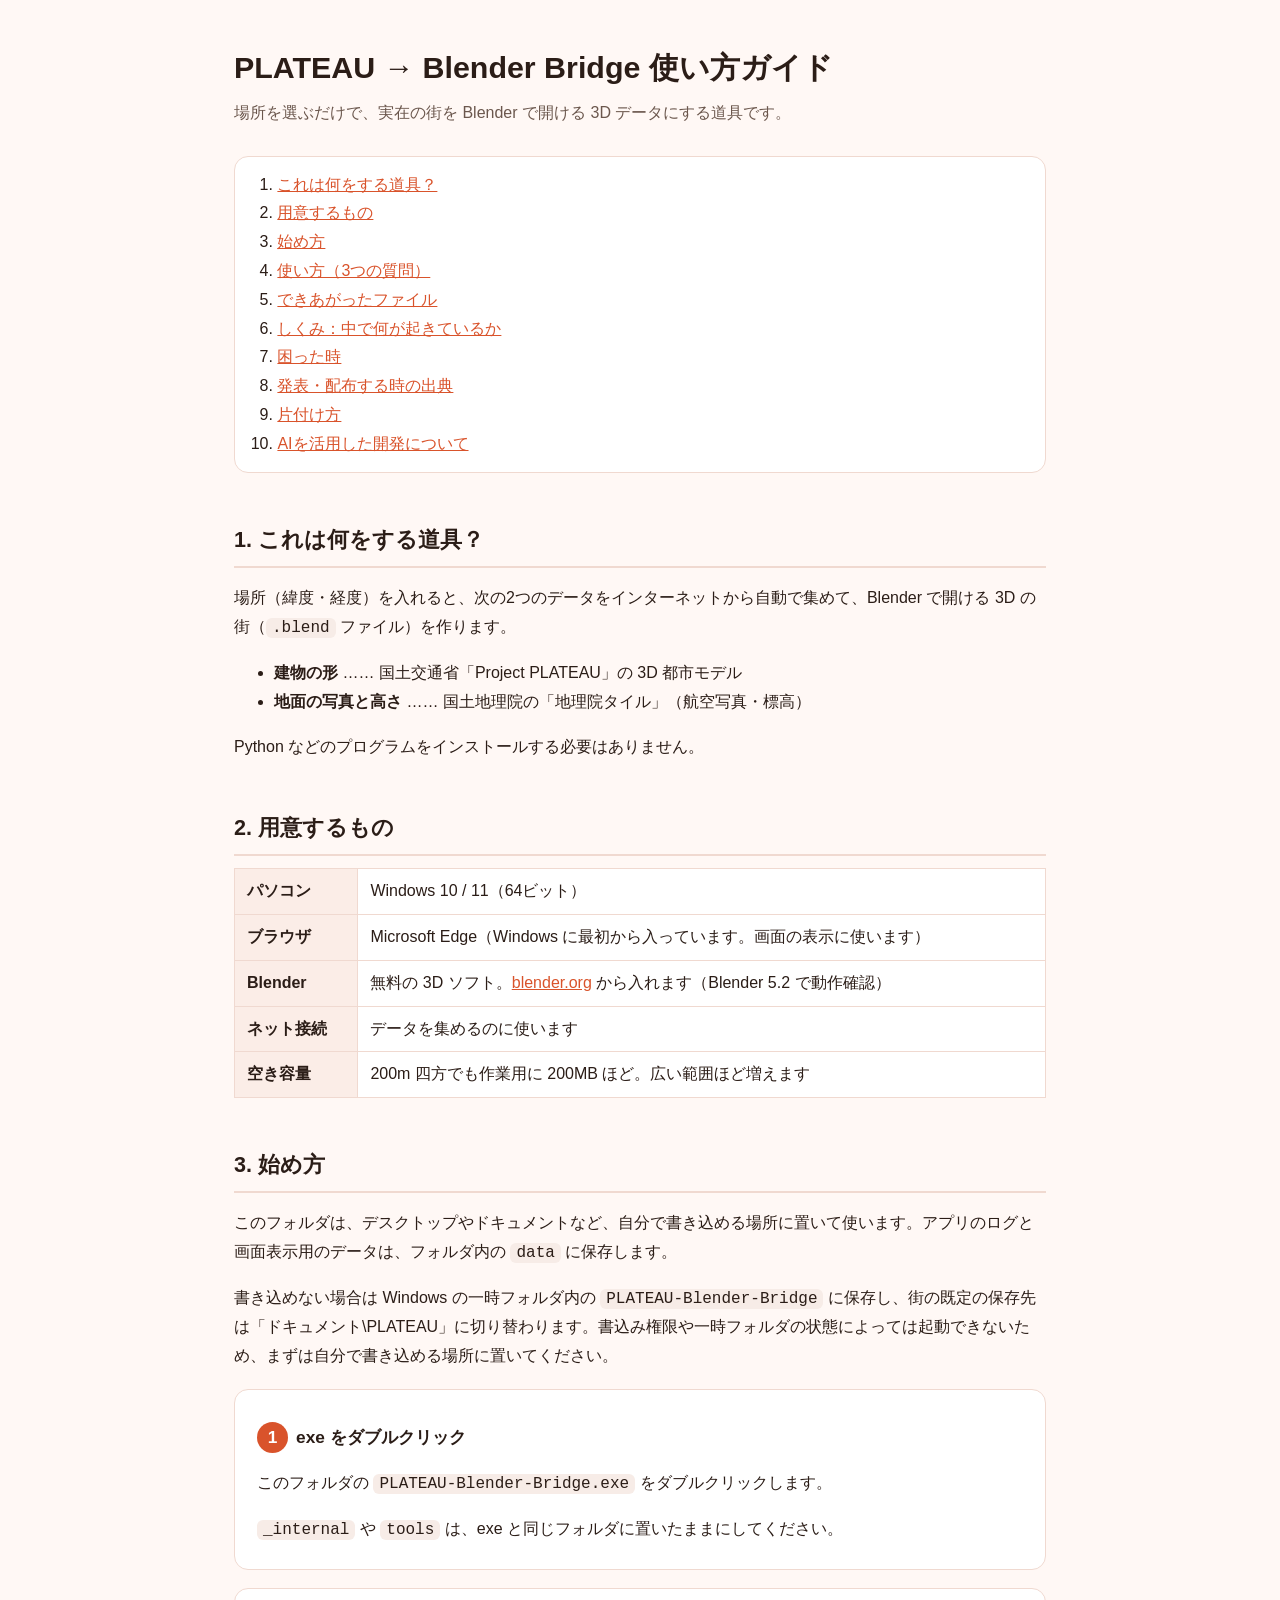
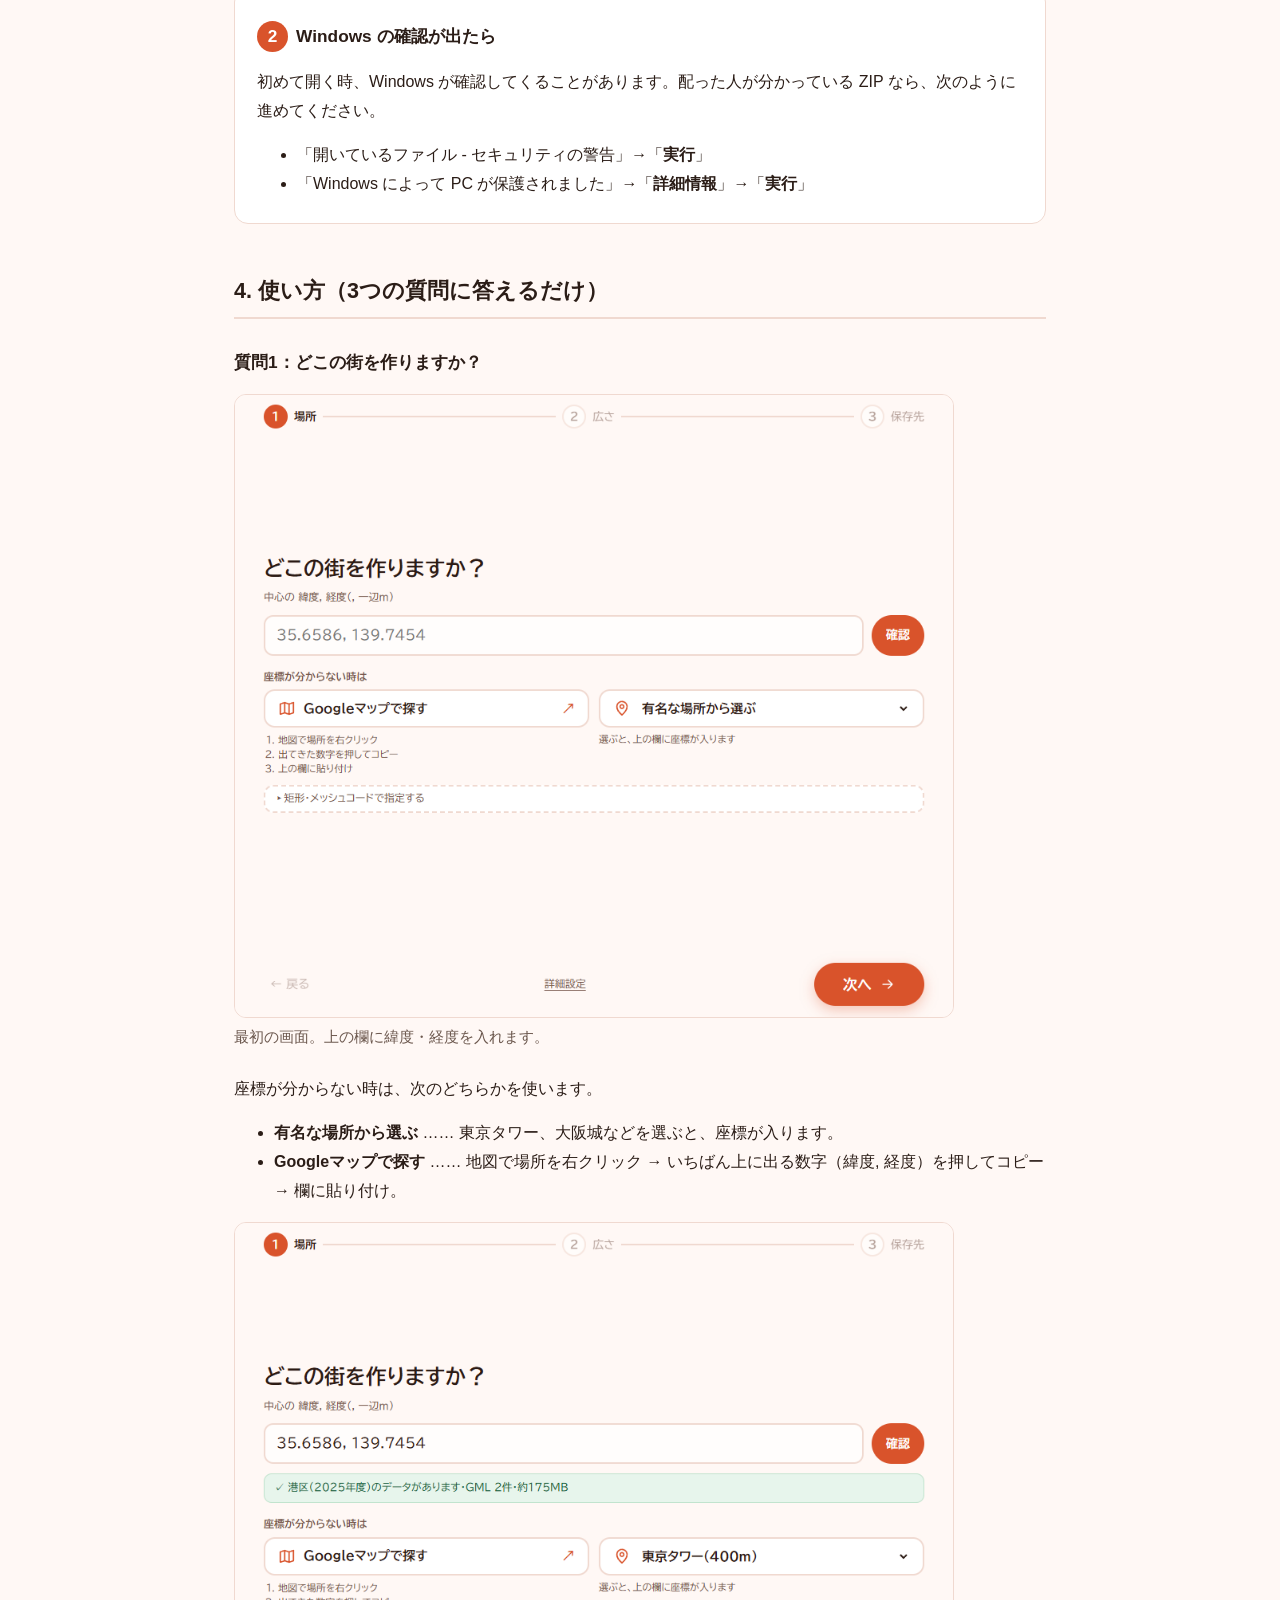
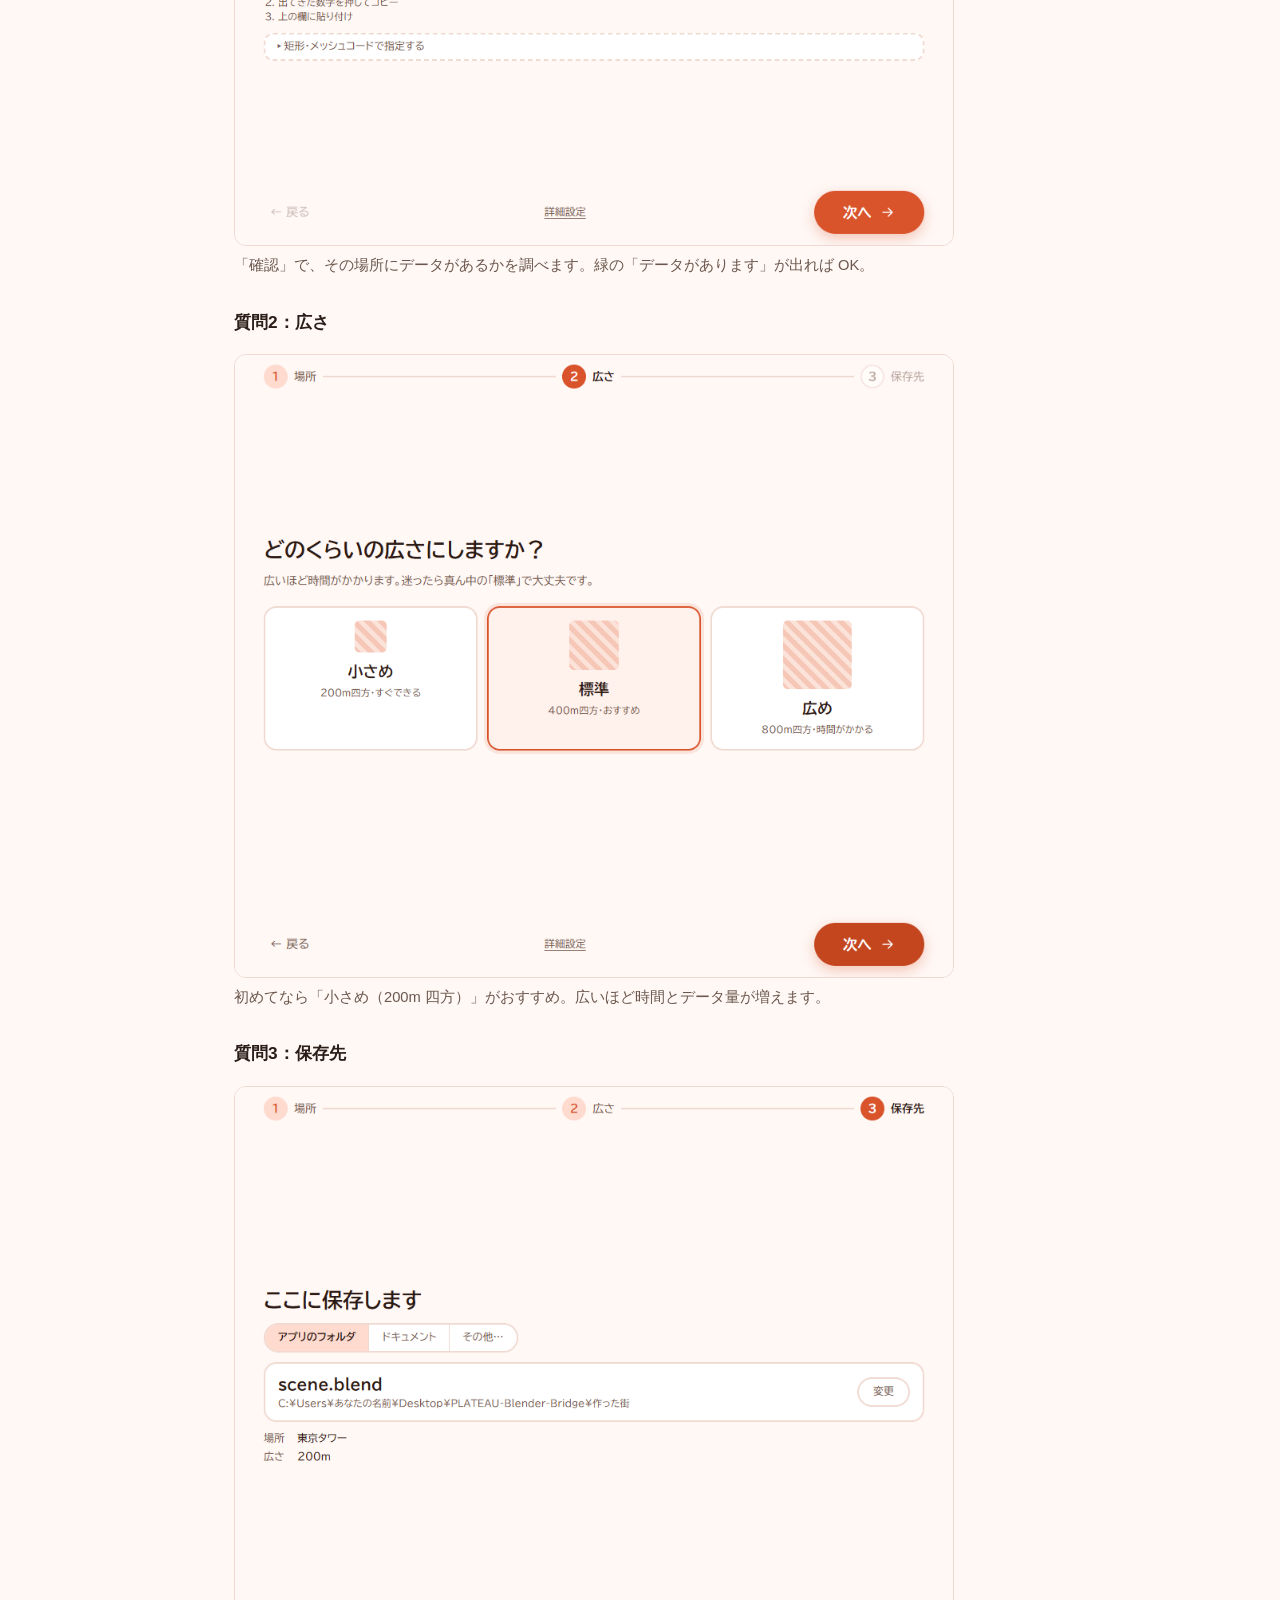
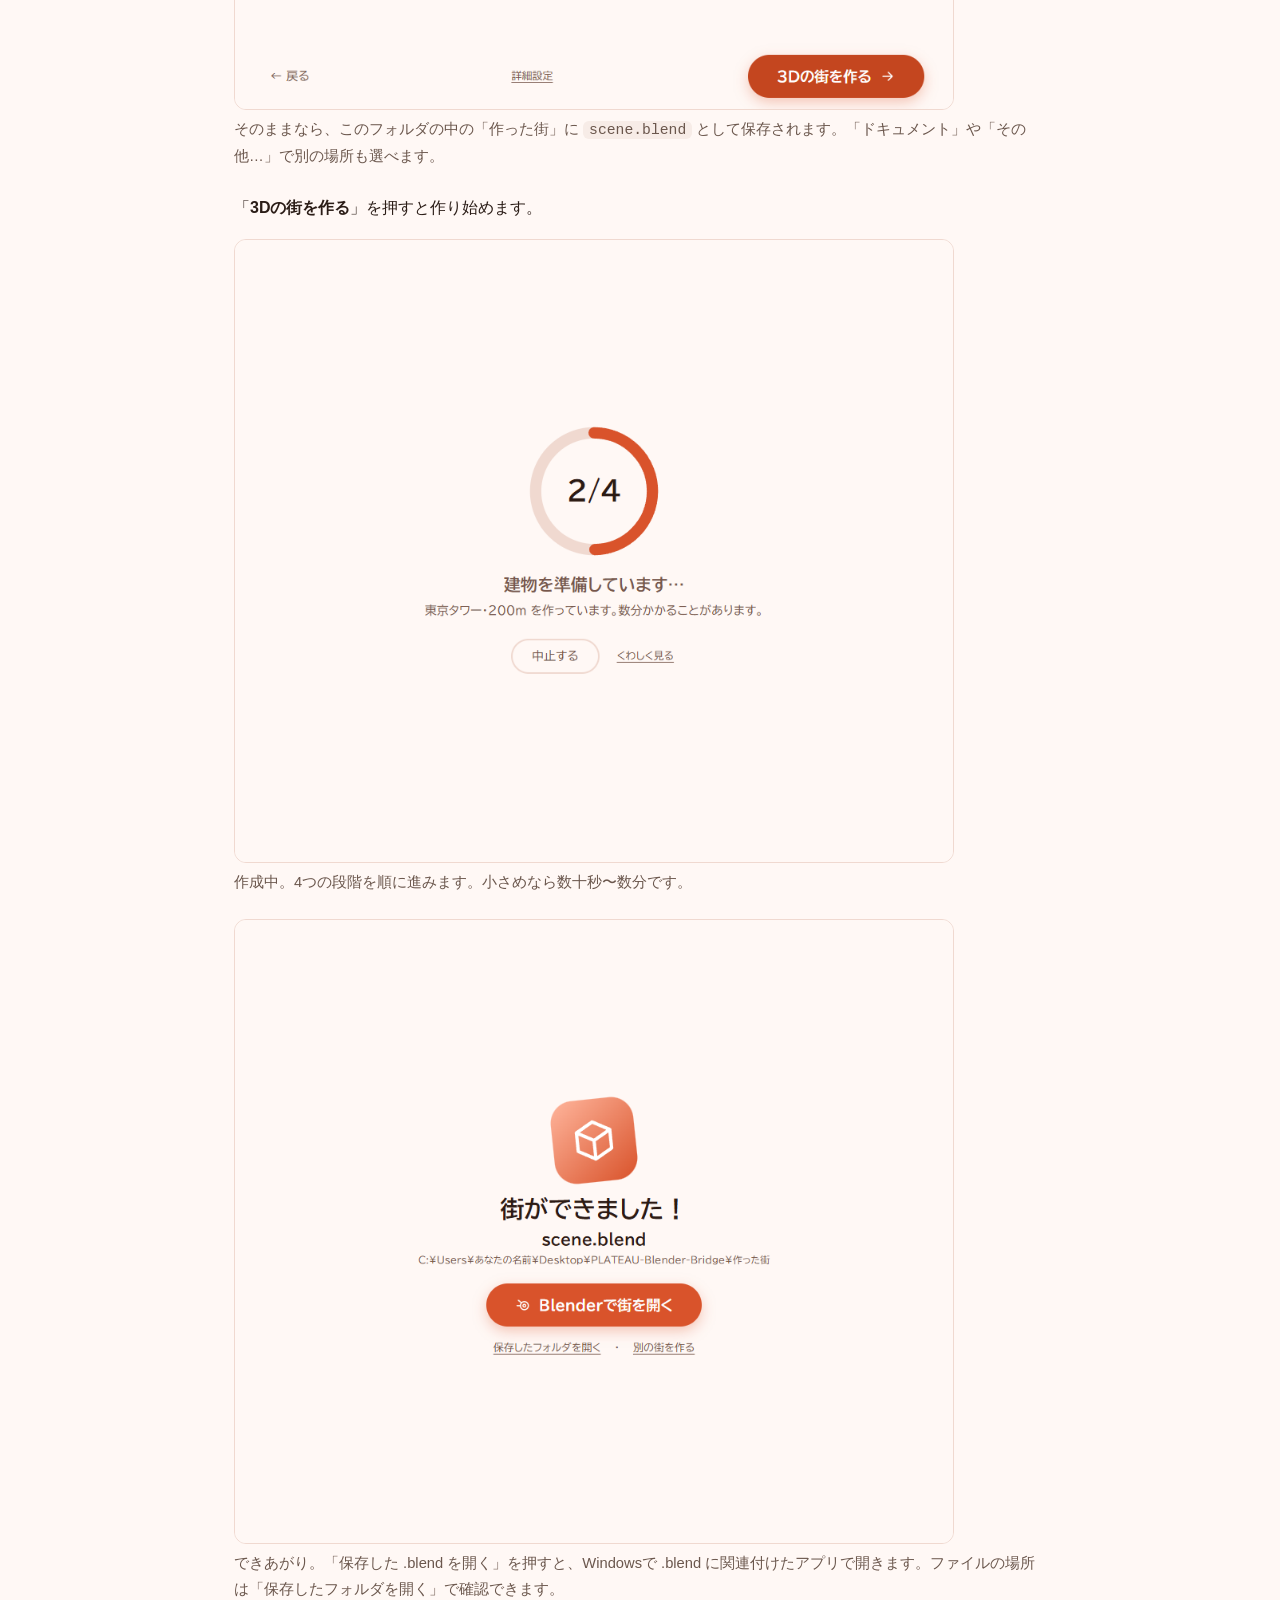
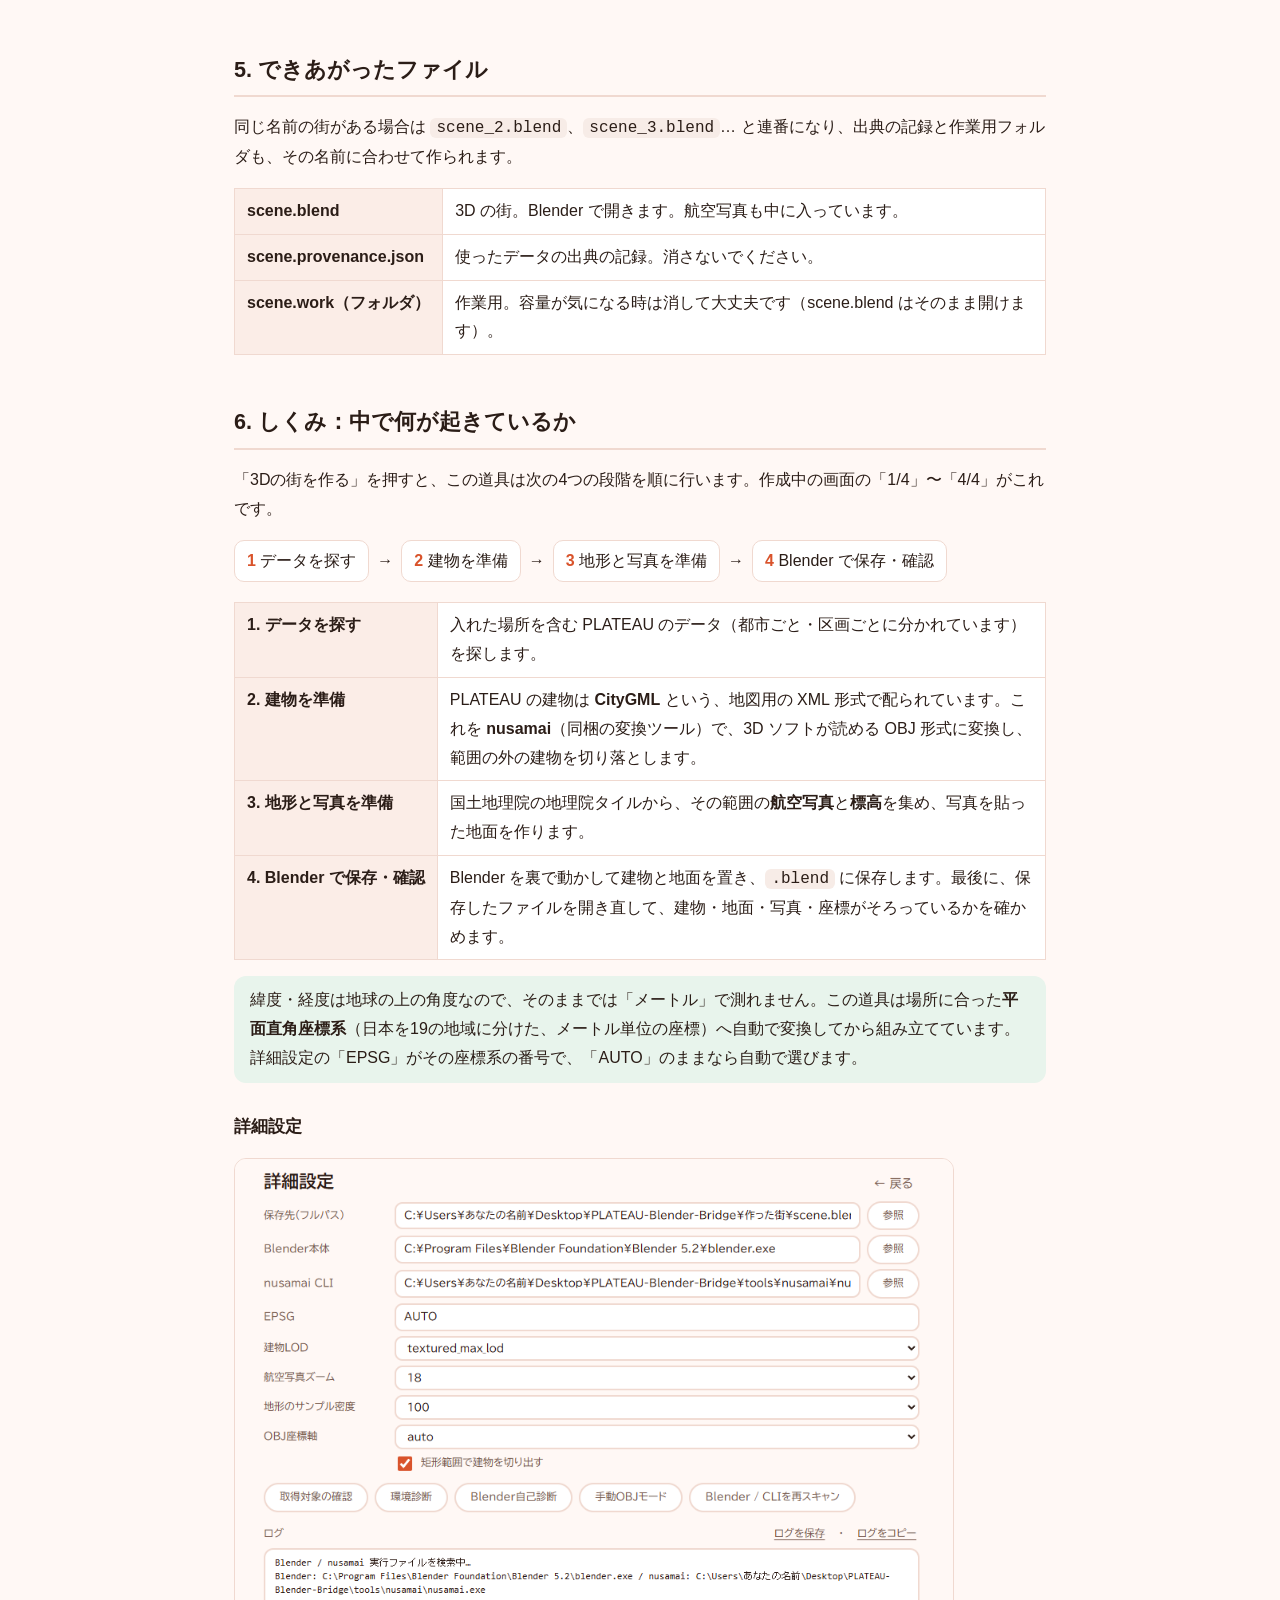
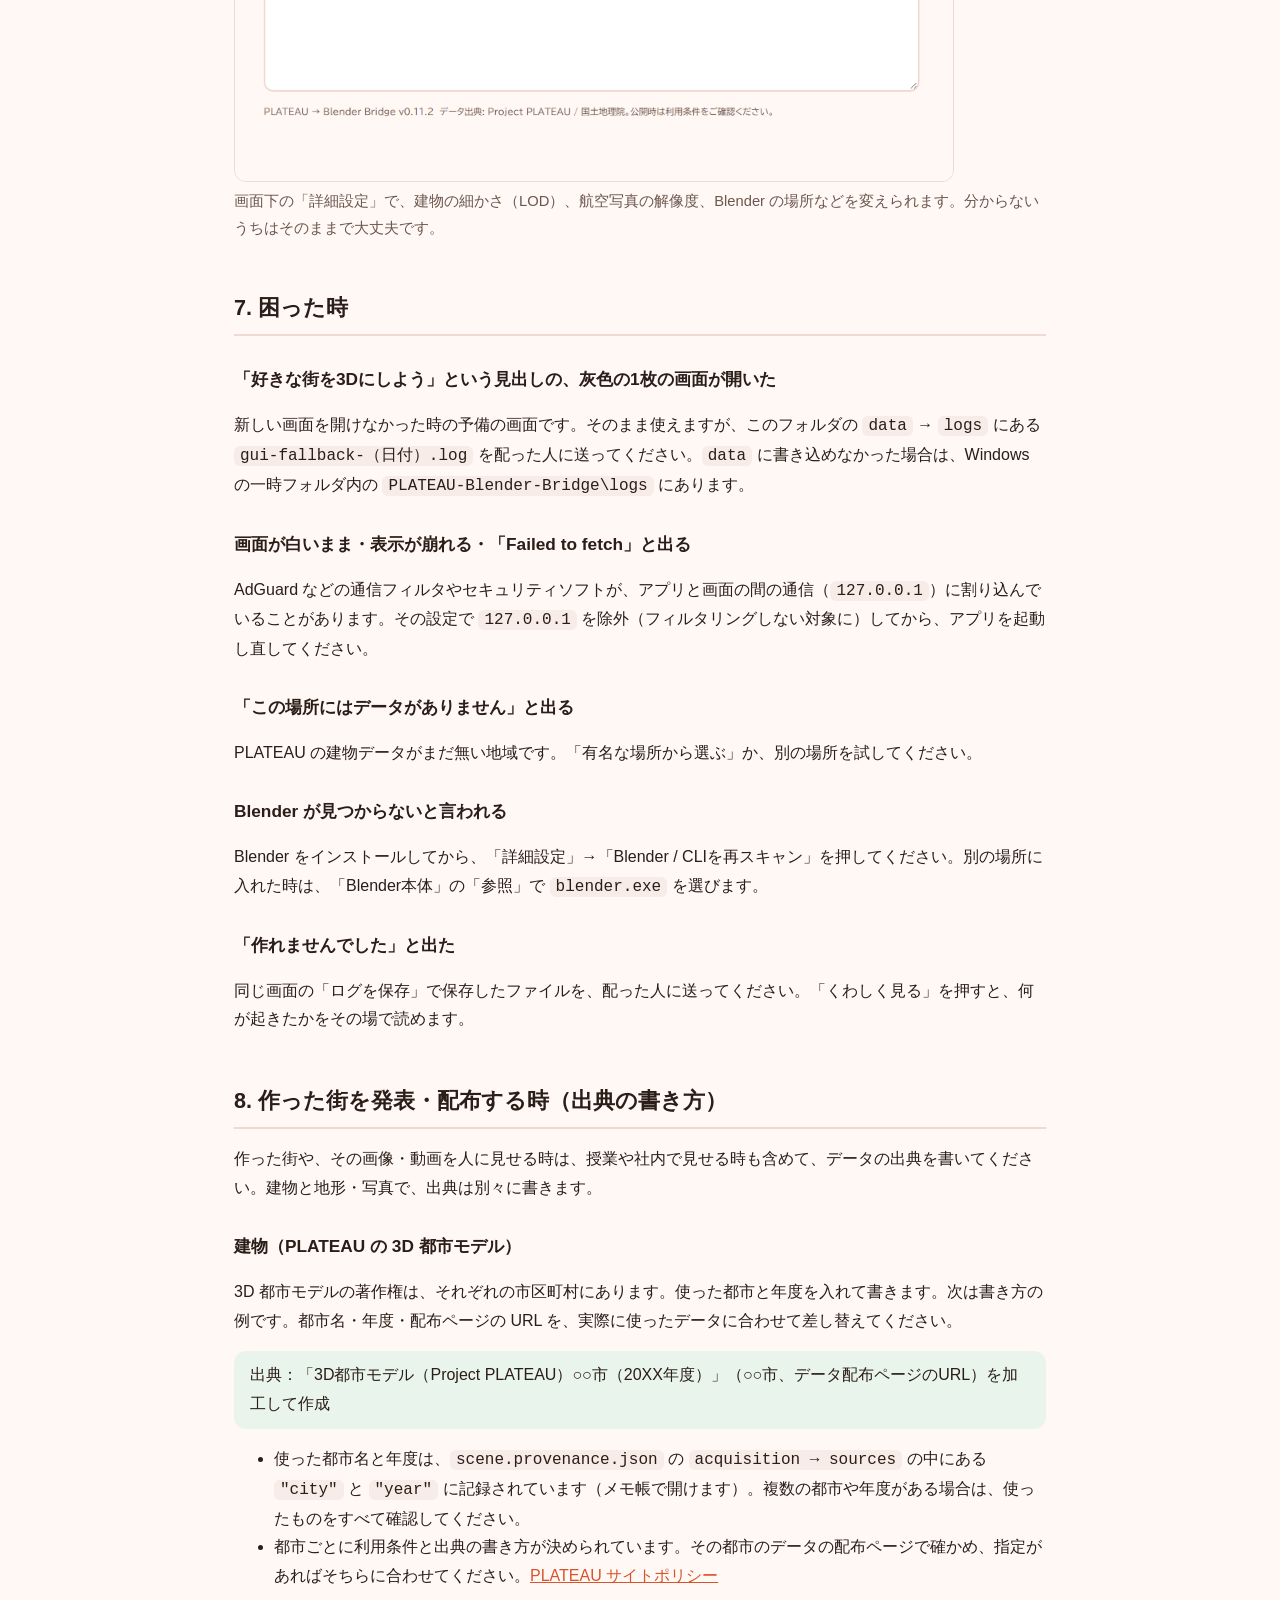
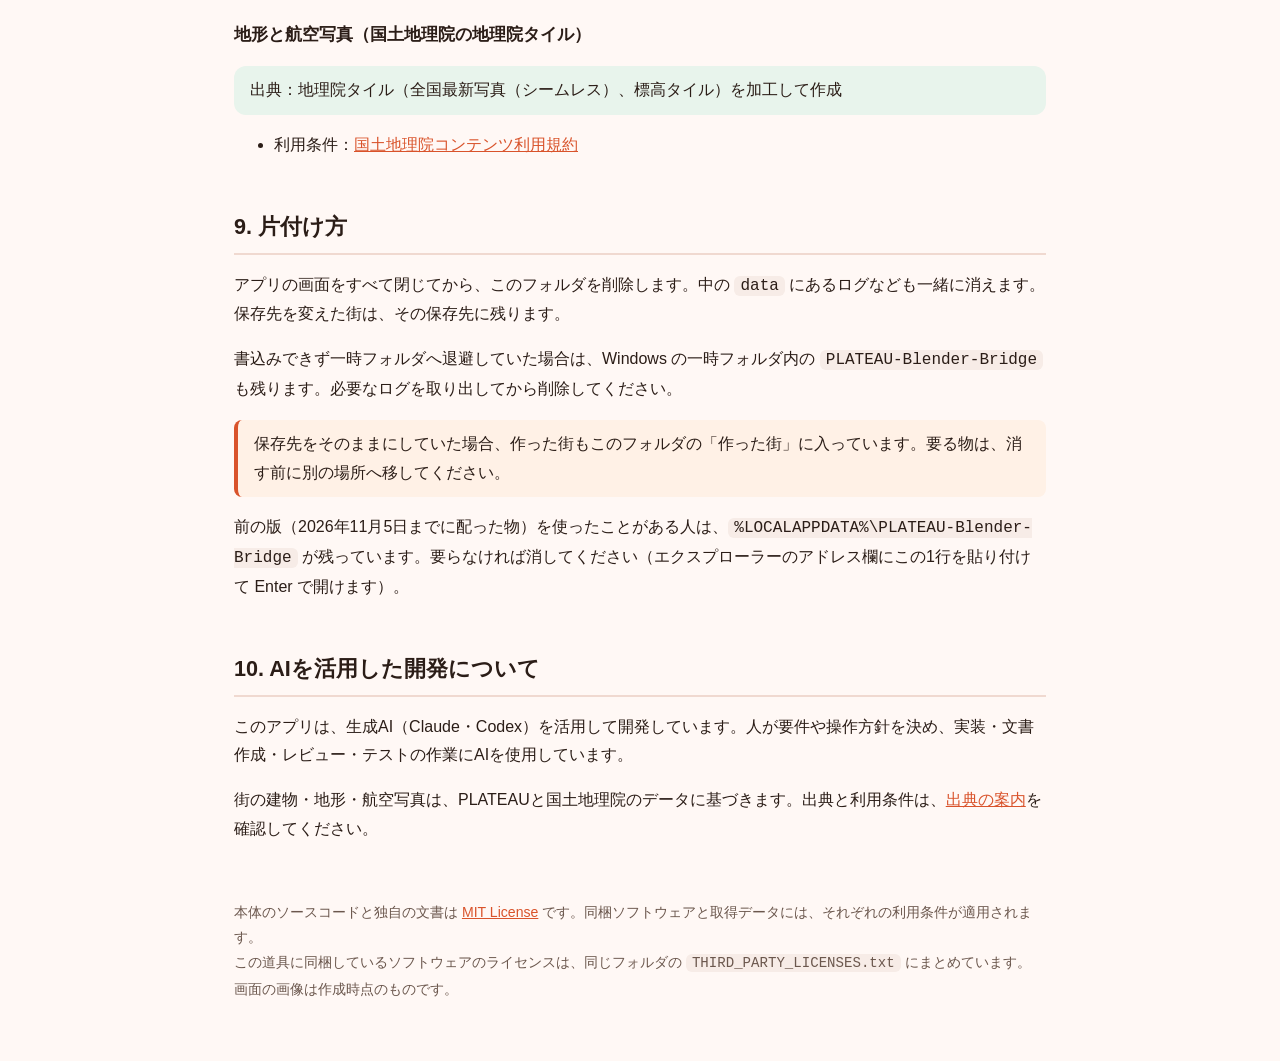
==== commit ce9fb006: "v0.11.8: 生成前に今回の設定を確認でき、通信の知らせを取りこぼさない - 3問目に「今回の設定をすべて見る」（変更の印・件数、設定をコピー、[SETTINGS]ログ） - 詳細設定の各項目に " ====
--- a/packaging/user_docs/使い方ガイド.html
+++ b/packaging/user_docs/使い方ガイド.html
@@ -162,6 +162,8 @@
 <h2 id="trouble">7. 困った時</h2>
 <h3>「好きな街を3Dにしよう」という見出しの、灰色の1枚の画面が開いた</h3>
 <p>新しい画面を開けなかった時の予備の画面です。そのまま使えますが、このフォルダの <code>data</code> → <code>logs</code> にある <code>gui-fallback-（日付）.log</code> を配った人に送ってください。<code>data</code> に書き込めなかった場合は、Windows の一時フォルダ内の <code>PLATEAU-Blender-Bridge\logs</code> にあります。</p>
+<h3>画面が白いまま・表示が崩れる・「Failed to fetch」と出る</h3>
+<p>AdGuard などの通信フィルタやセキュリティソフトが、アプリと画面の間の通信（<code>127.0.0.1</code>）に割り込んでいることがあります。その設定で <code>127.0.0.1</code> を除外（フィルタリングしない対象に）してから、アプリを起動し直してください。</p>
 <h3>「この場所にはデータがありません」と出る</h3>
 <p>PLATEAU の建物データがまだ無い地域です。「有名な場所から選ぶ」か、別の場所を試してください。</p>
 <h3>Blender が見つからないと言われる</h3>
